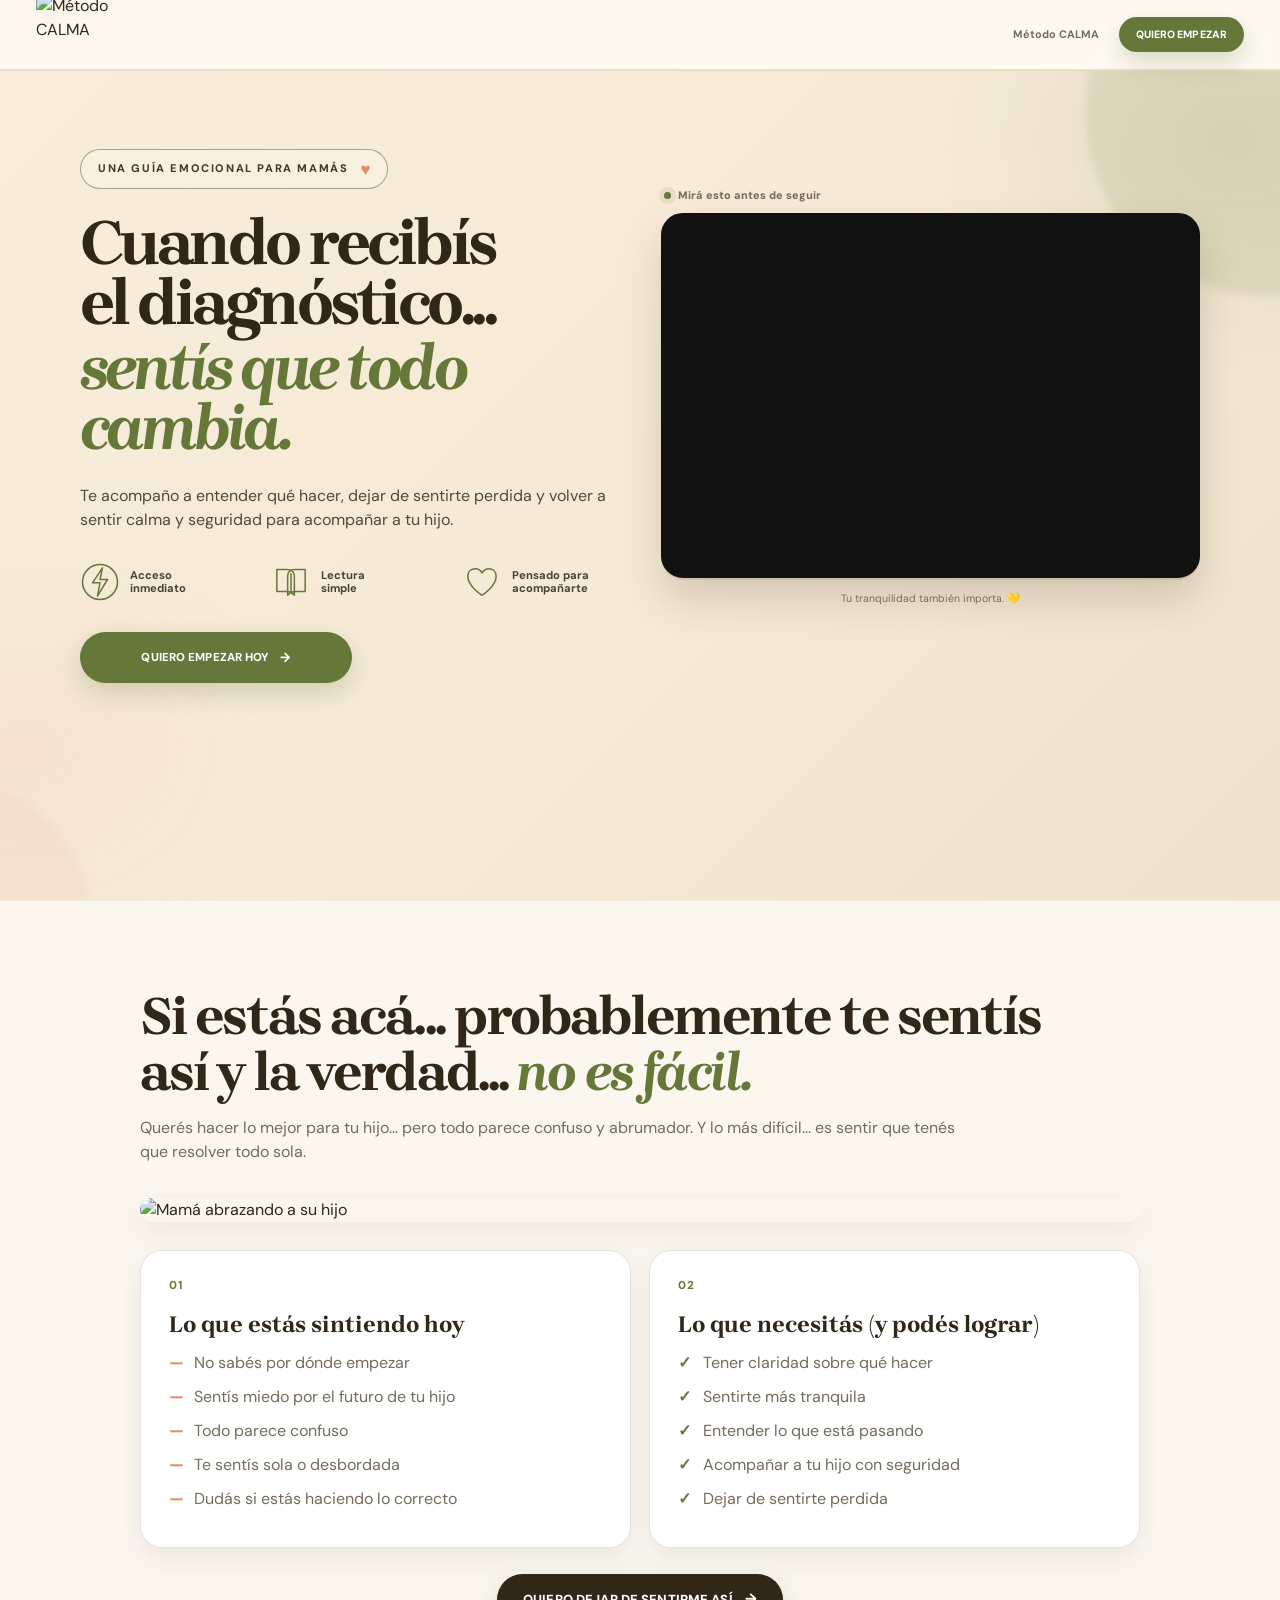
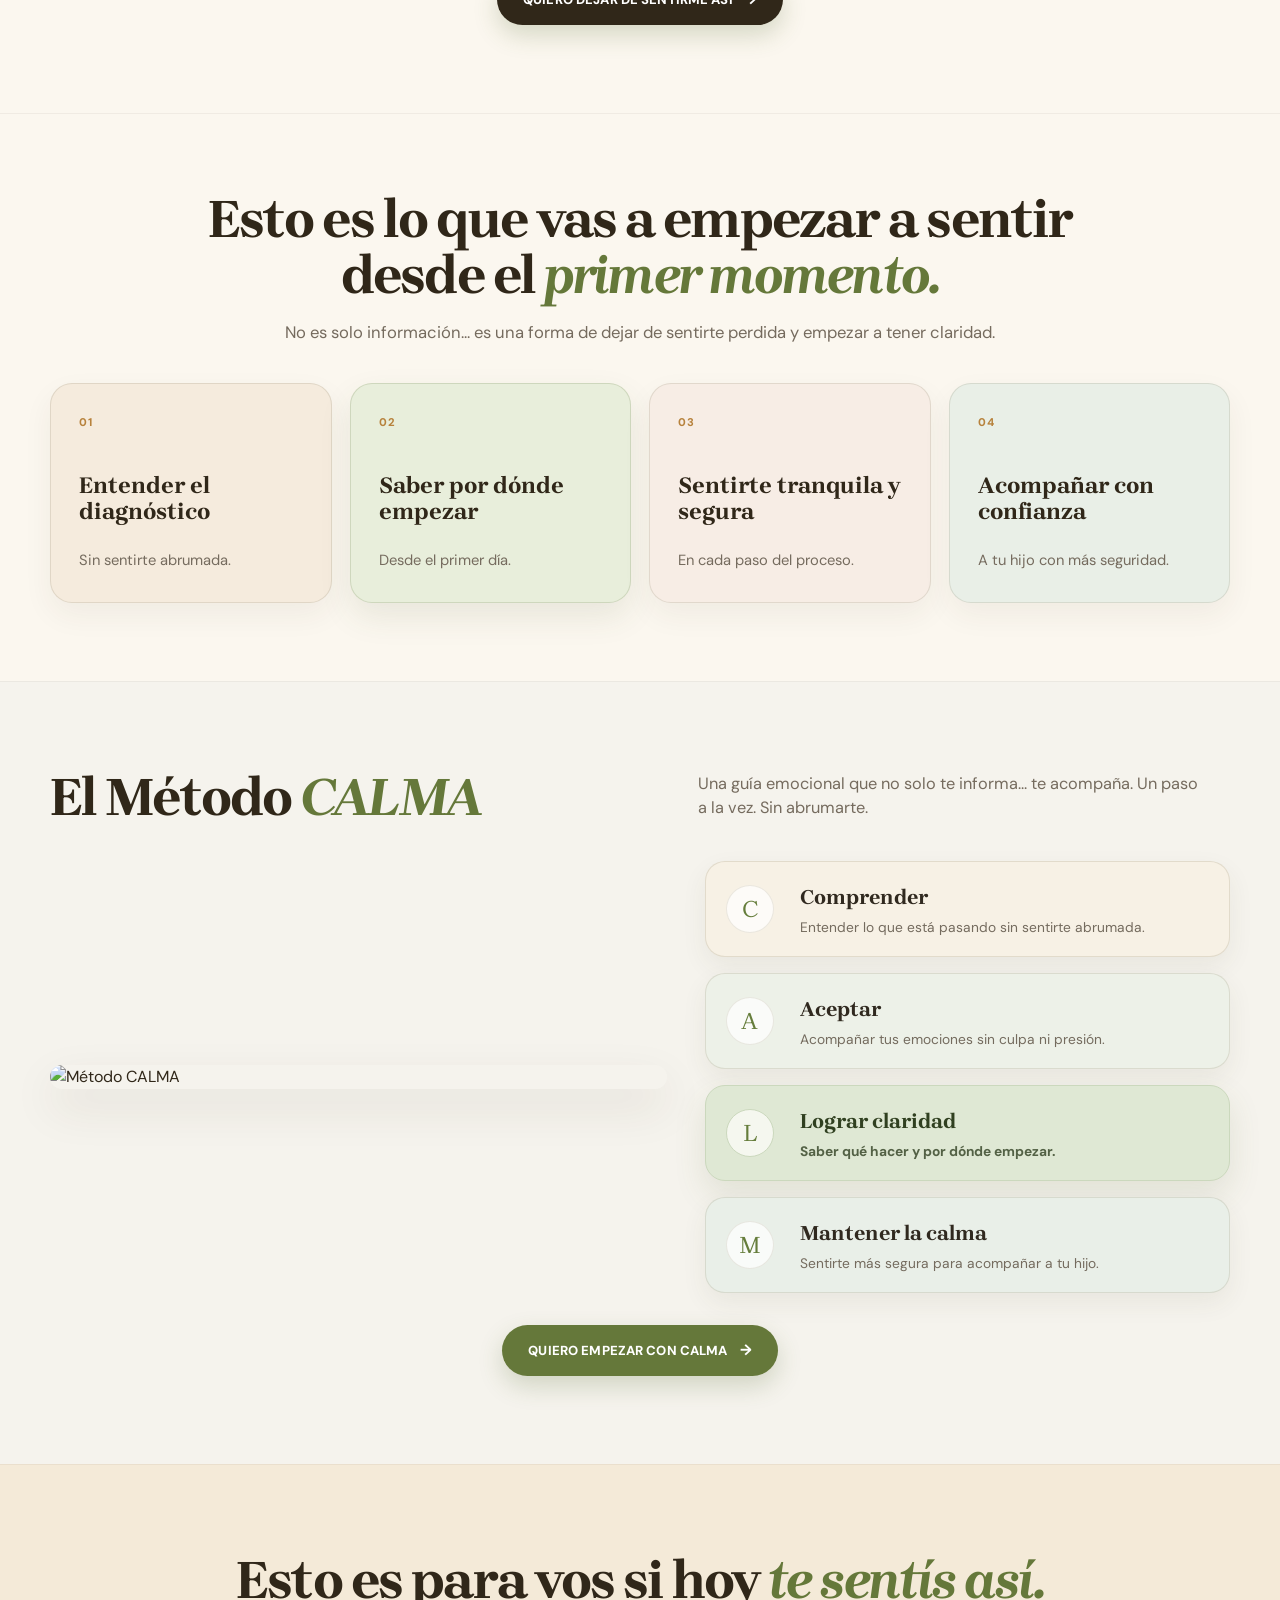
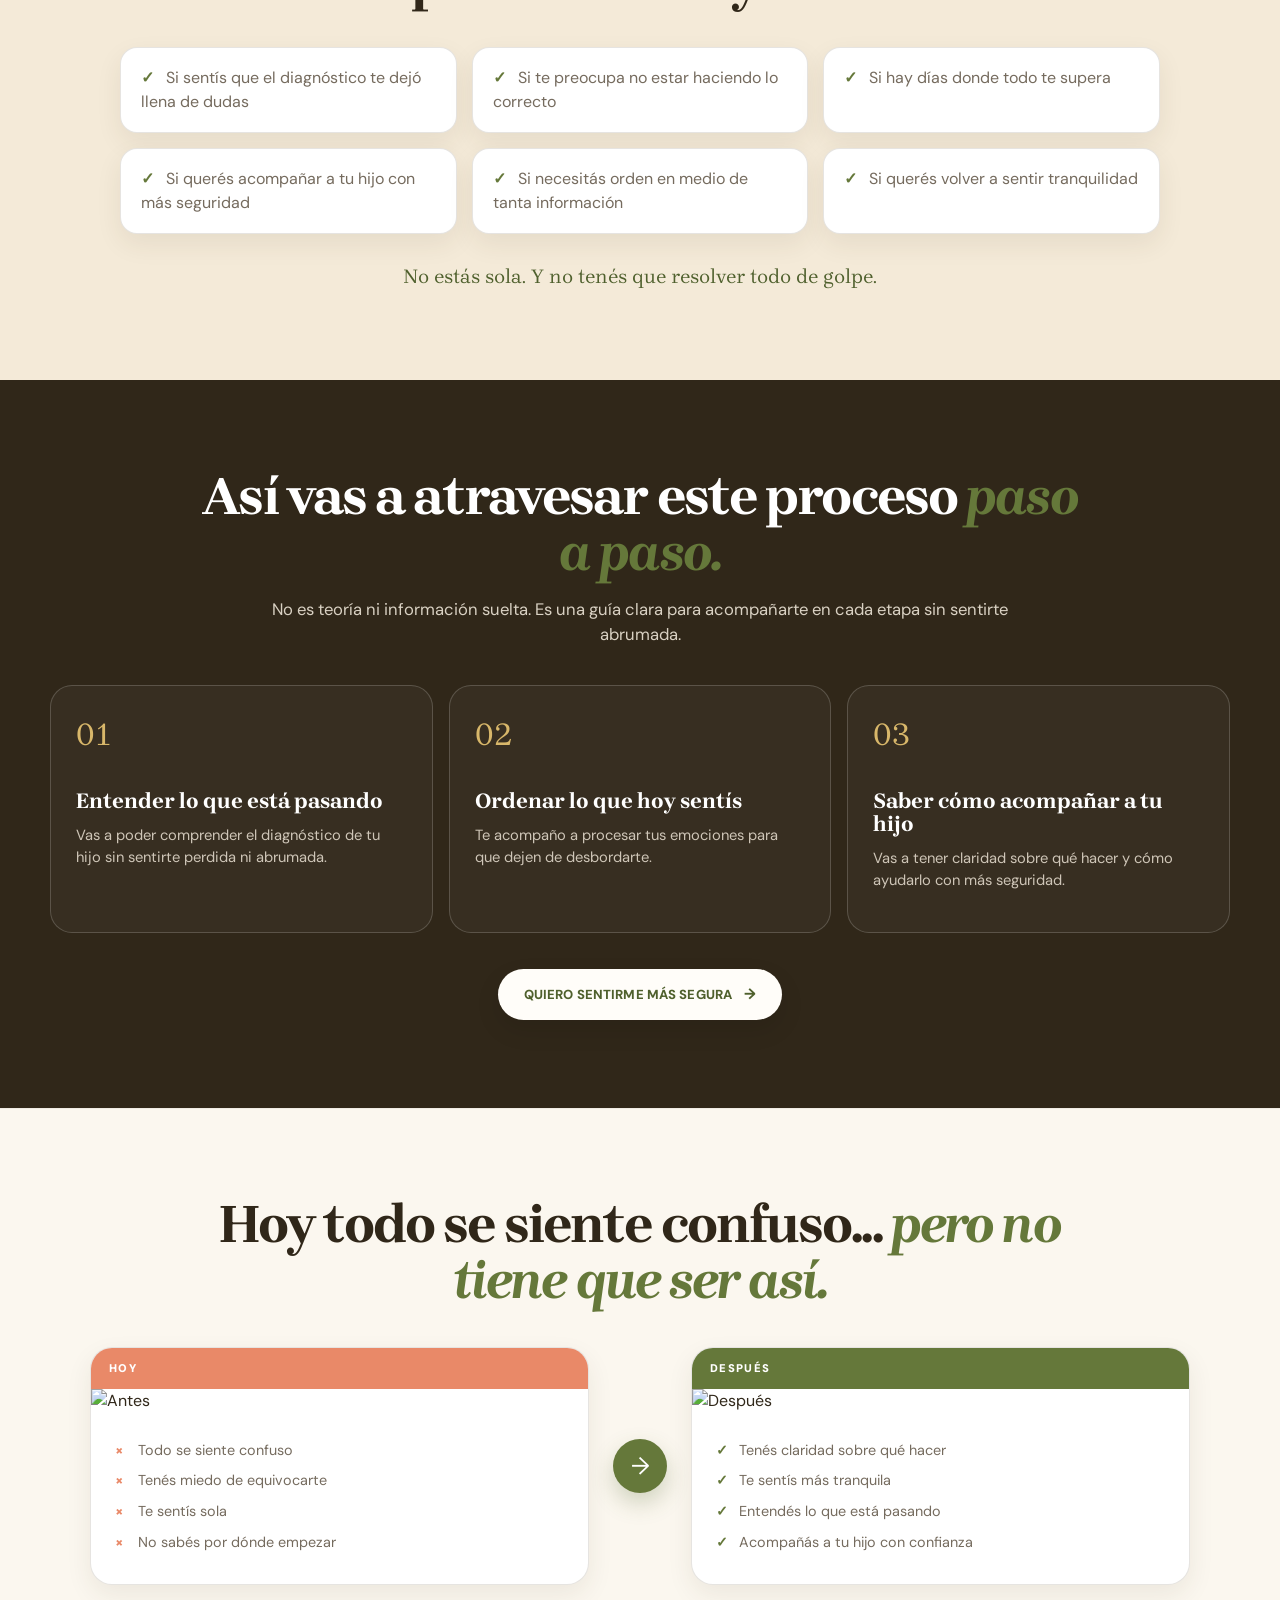
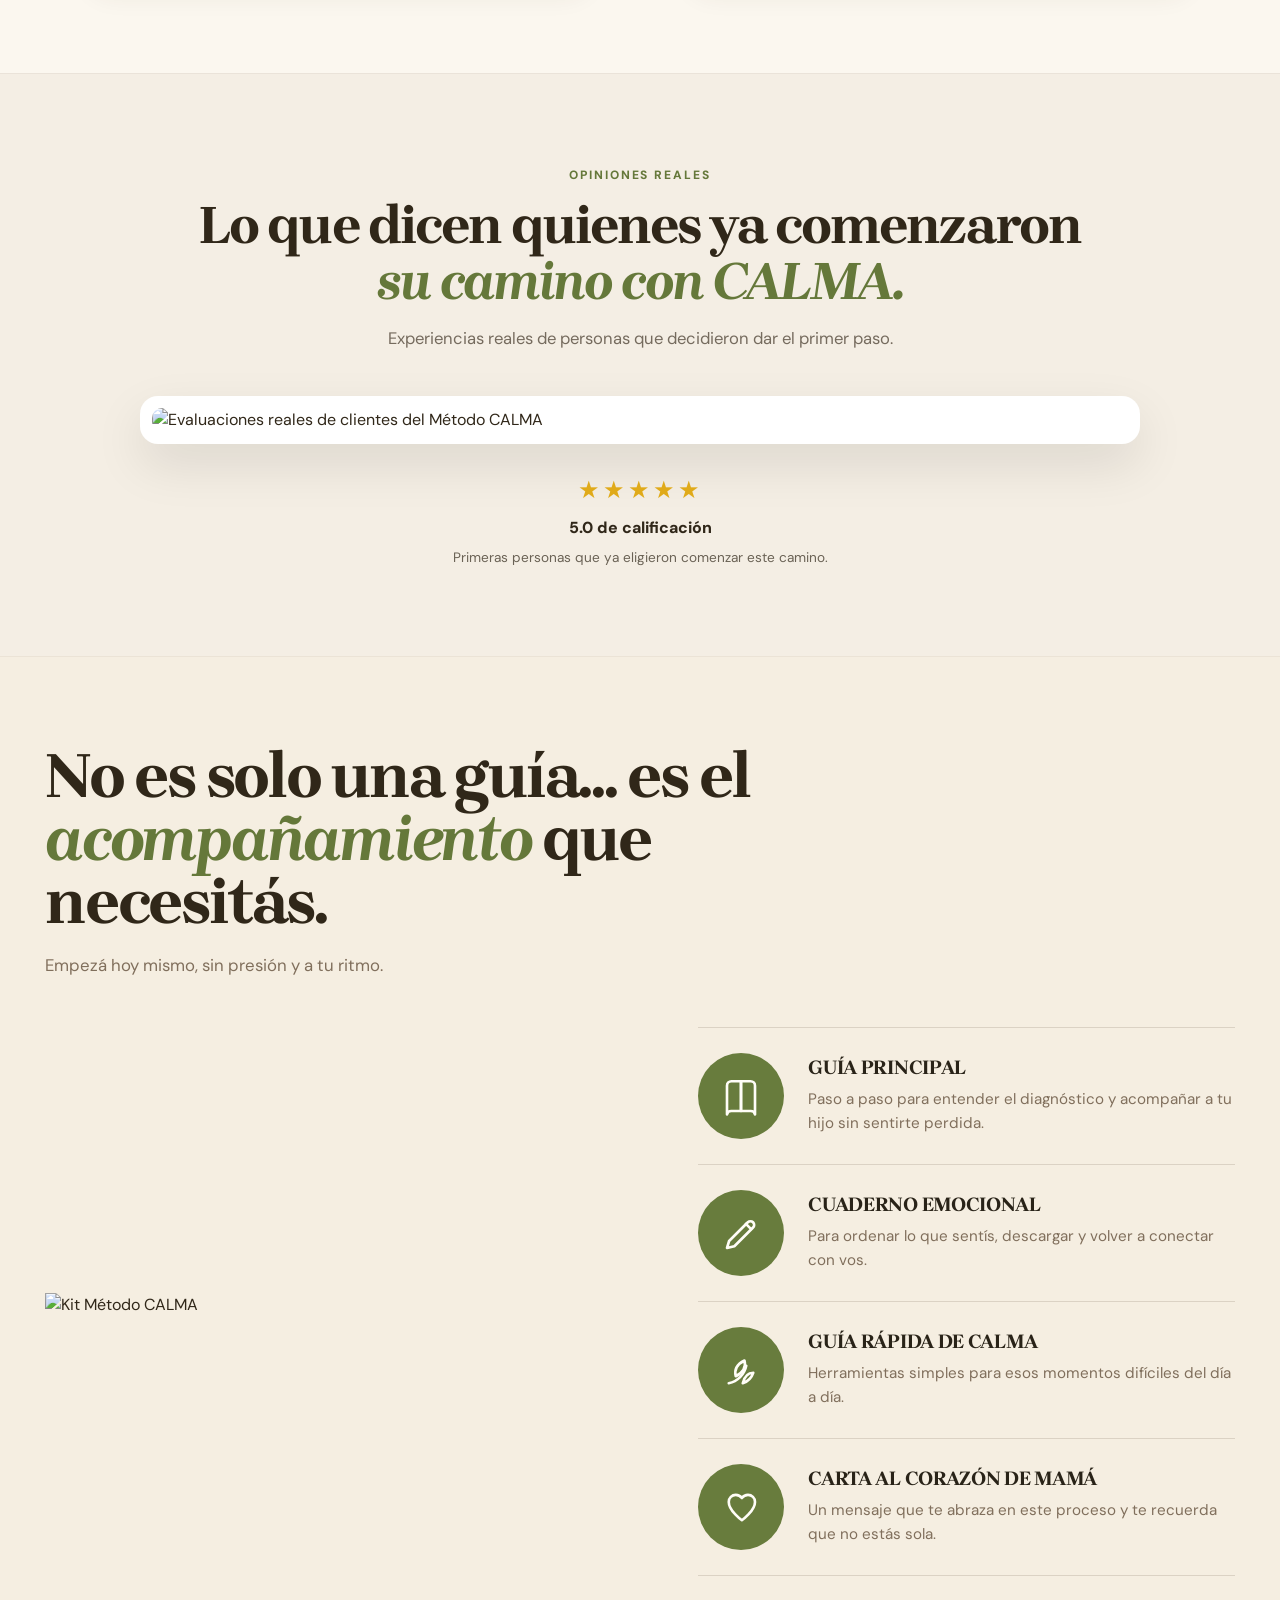
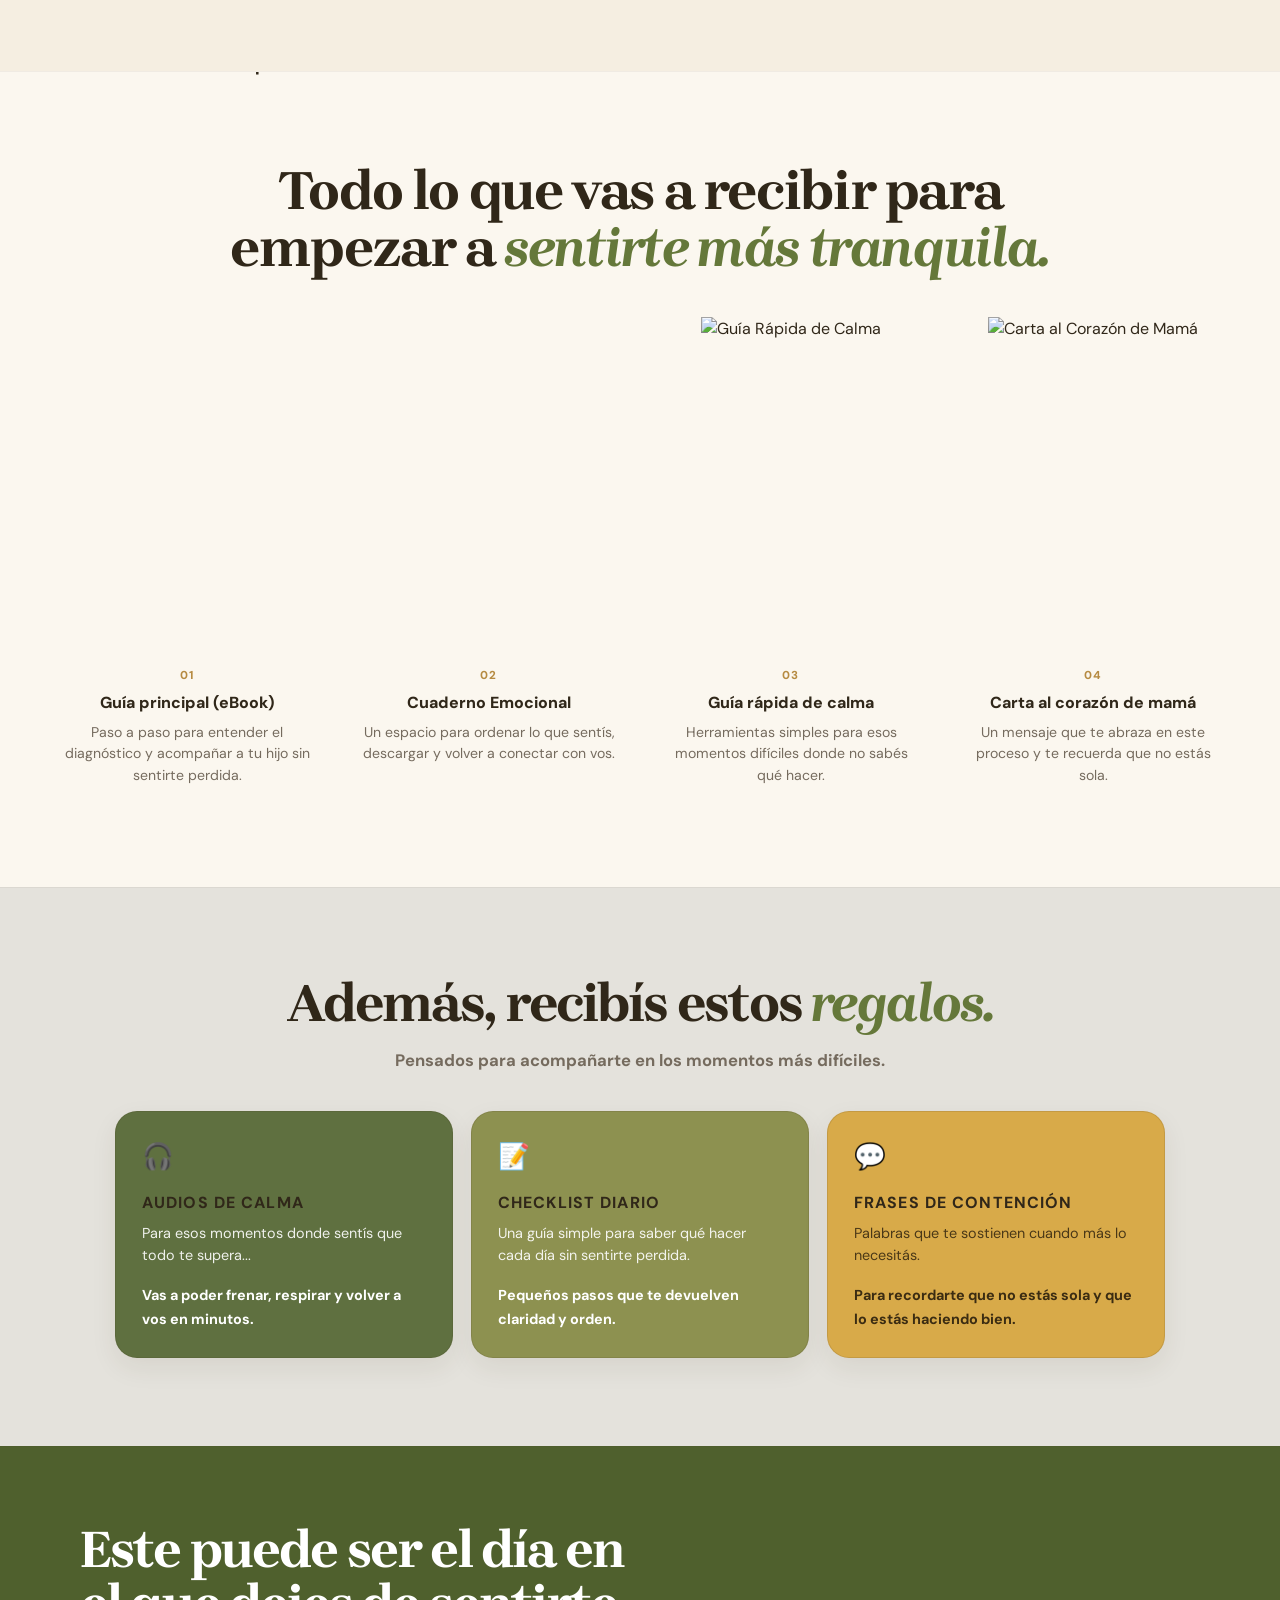
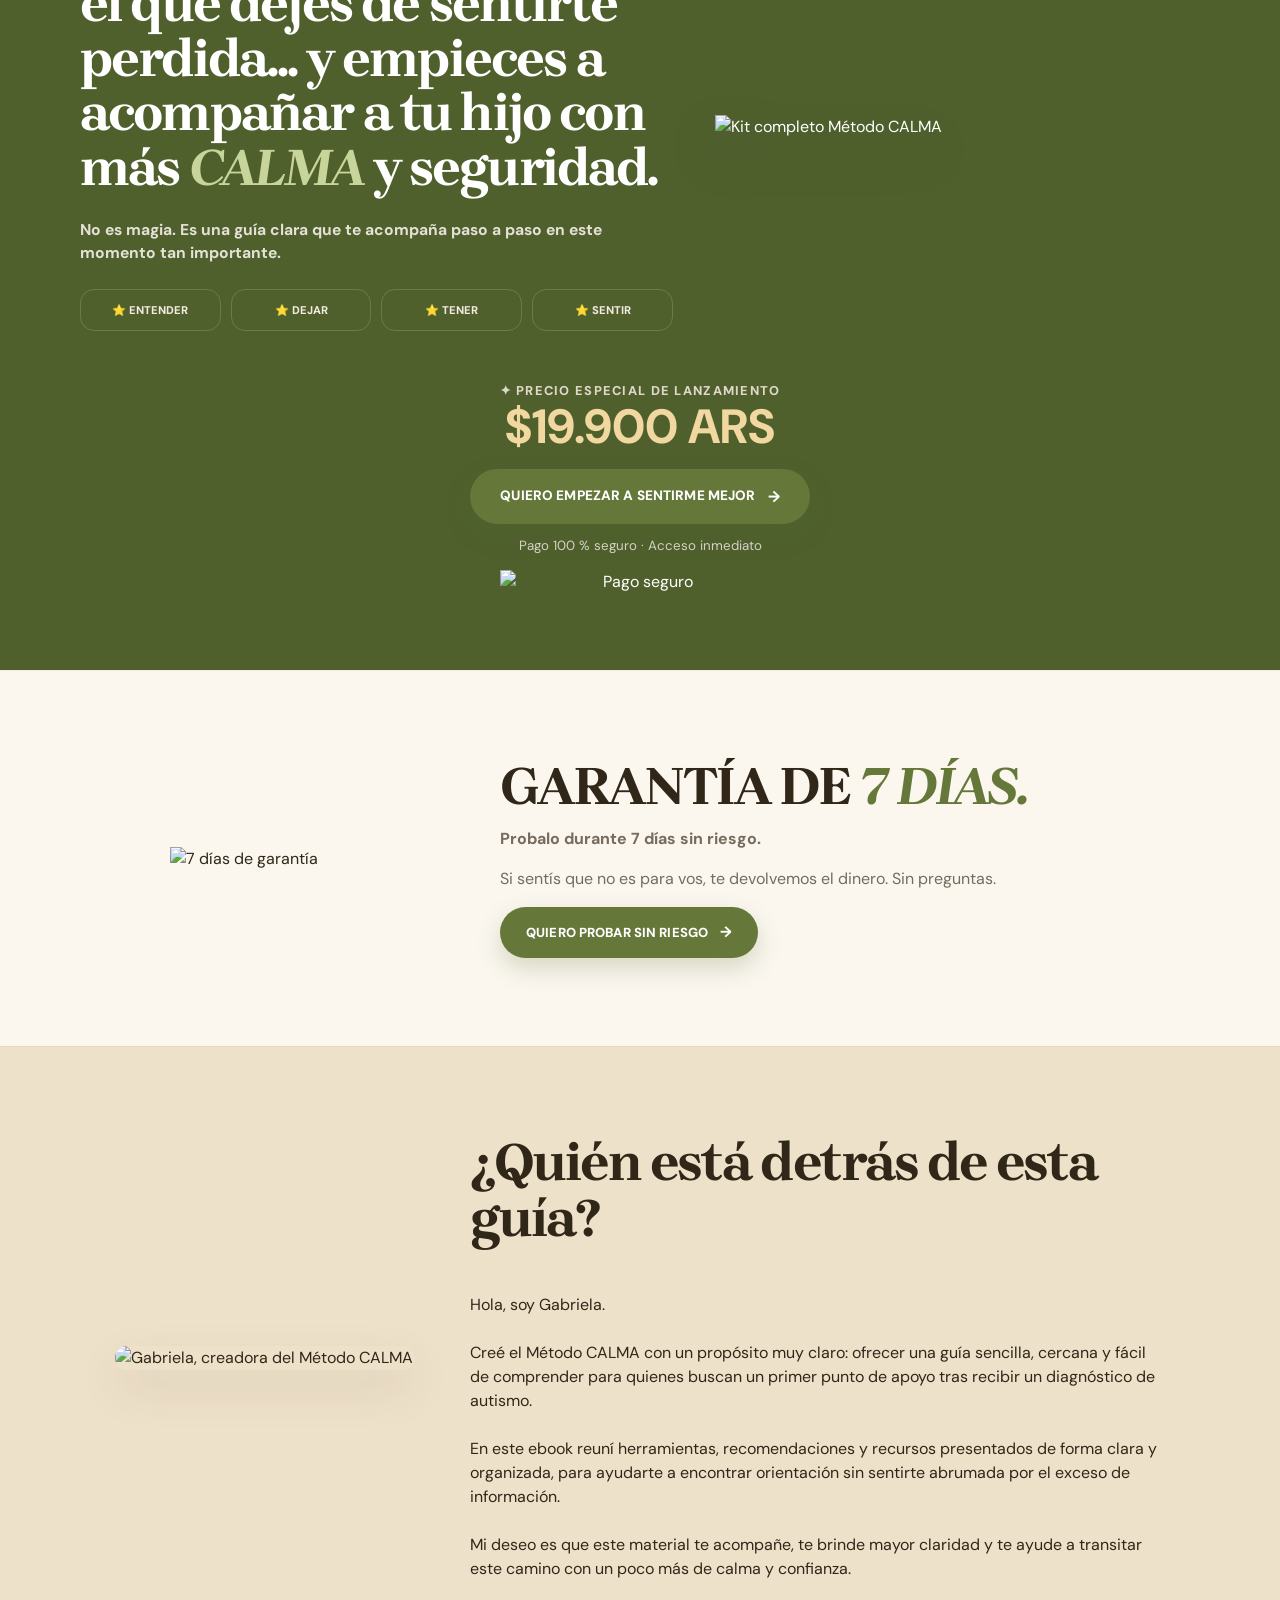
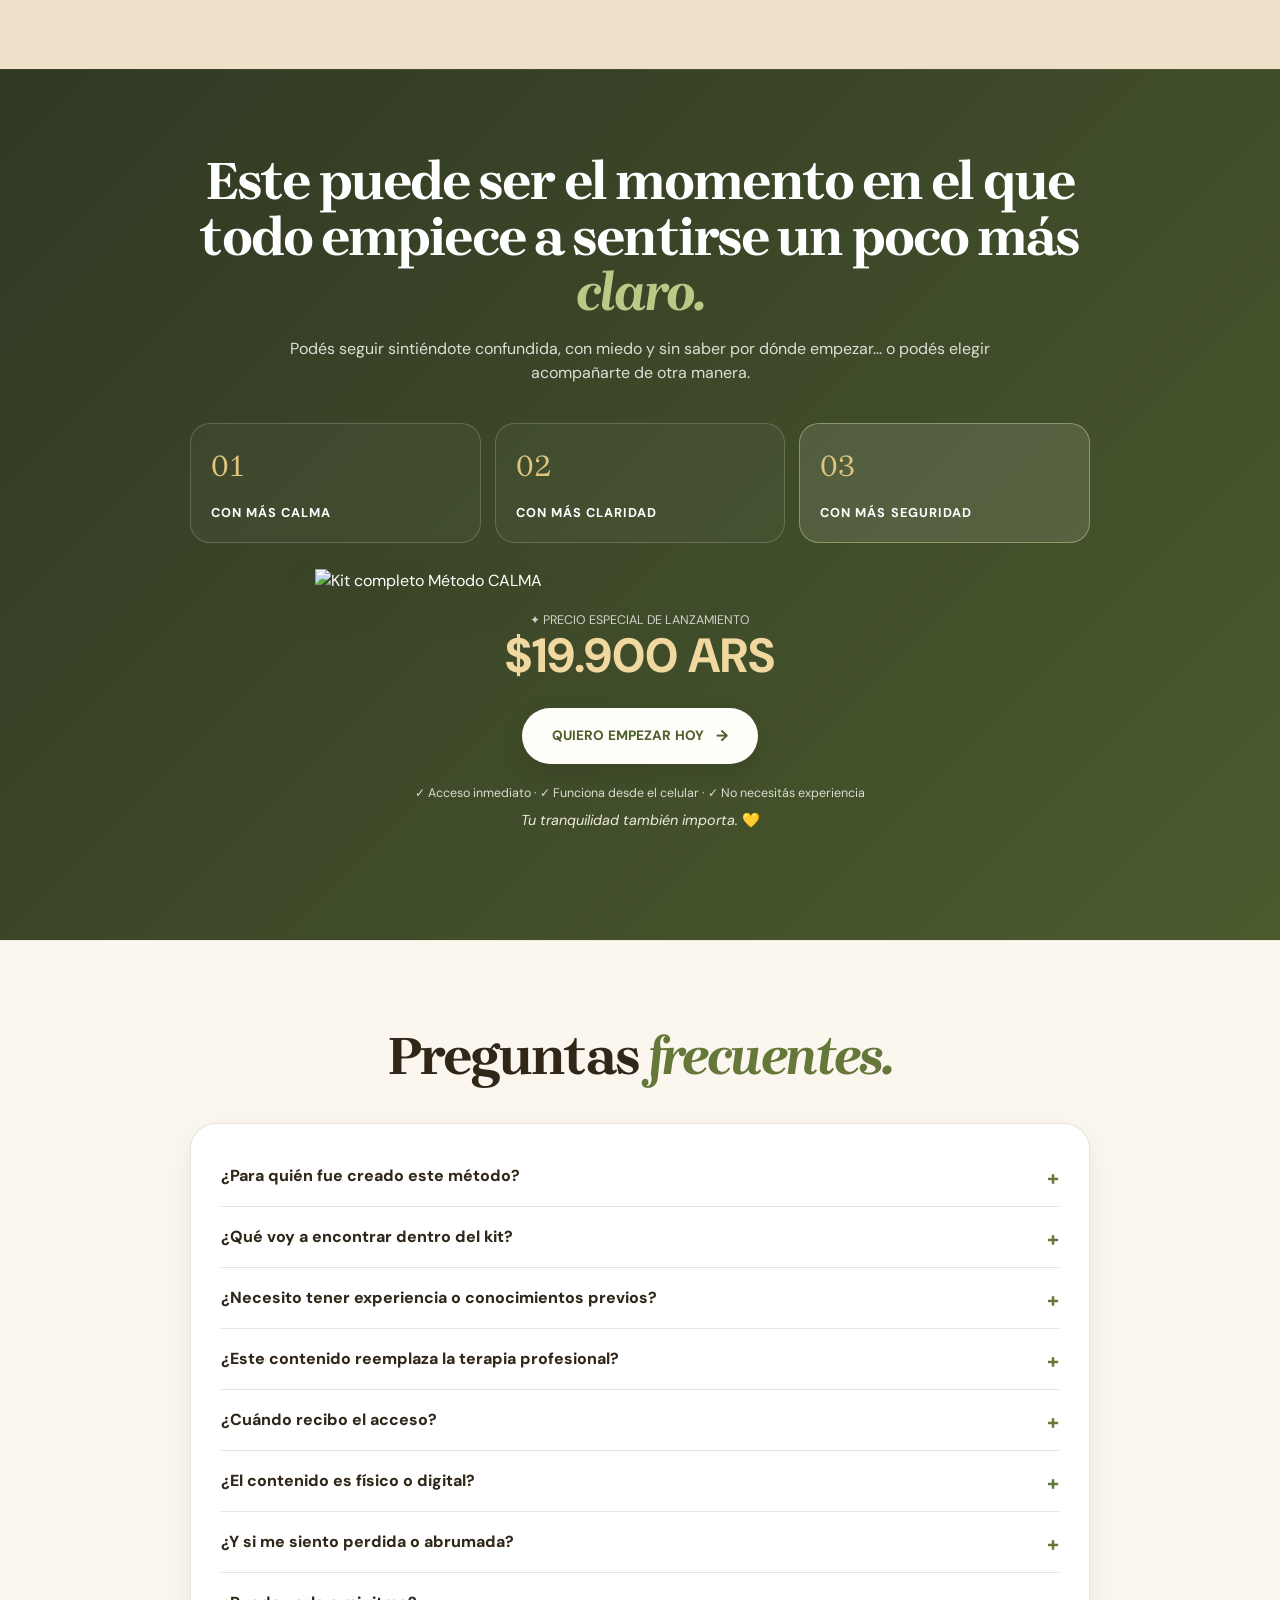
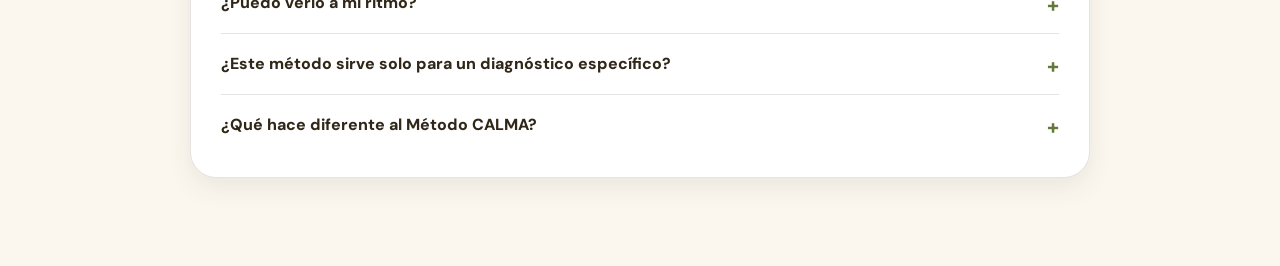
==== index.html @ 7794eeee "Add files via upload" ====
<!doctype html>
<html lang="es">
<head>
<meta charset="utf-8">
<meta name="viewport" content="width=device-width,initial-scale=1">
<title>Cuando recibís el diagnóstico... sentís que todo cambia</title>

<script>
try {
  if (localStorage.getItem('metodoCalmaCountry')) {
    document.documentElement.classList.add('market-saved');
  }
} catch (e) {}
</script>

<meta name="description" content="Una guía clara y emocional para ayudarte a entender qué hacer, acompañar a tu hijo y dejar de sentirte perdida.">
<link rel="preconnect" href="https://fonts.googleapis.com">
<link rel="preconnect" href="https://fonts.gstatic.com" crossorigin>
<link href="https://fonts.googleapis.com/css2?family=Brygada+1918:ital,wght@0,400;0,500;0,600;0,700;1,400&family=DM+Sans:wght@400;500;600;700;800&display=swap" rel="stylesheet">
<link rel="stylesheet" href="css/styles.css">
<meta name="facebook-domain-verification" content="cskvje4bgt85empkuwn9i5ybemoyxc" />
<meta name="color-scheme" content="light">
<meta name="supported-color-schemes" content="light">

<script>
!function(f,b,e,v,n,t,s)
{if(f.fbq)return;n=f.fbq=function(){n.callMethod?
n.callMethod.apply(n,arguments):n.queue.push(arguments)};
if(!f._fbq)f._fbq=n;
n.push=n;n.loaded=!0;n.version='2.0';n.queue=[];
t=b.createElement(e);t.async=!0;t.src=v;
s=b.getElementsByTagName(e)[0];s.parentNode.insertBefore(t,s)}
(window, document,'script','https://connect.facebook.net/en_US/fbevents.js');
fbq('init', '1498173521900198');
fbq('track', 'PageView');
</script>
<noscript>
<img height="1" width="1" style="display:none"
src="https://www.facebook.com/tr?id=1498173521900198&ev=PageView&noscript=1" alt="">
</noscript>

<script src="https://player.vimeo.com/api/player.js"></script>
</head>

<body>

<header class="topbar">
  <div class="shell bar-inner">
    <a href="#panel-01-portada" class="logo-link">
      <img src="assets/images/logo.png" alt="Método CALMA">
    </a>

    <div class="header-actions">
      <a class="header-market" href="#panel-01-portada">Método CALMA</a>

      <a class="btn btn-small checkout-link" href="#">
        QUIERO EMPEZAR
      </a>
    </div>
  </div>
</header>

<main>

<section id="panel-01-portada" class="panel hero-panel" data-panel="01" aria-label="Portada y video">
  <div class="hero-glow hero-glow-one"></div>
  <div class="hero-glow hero-glow-two"></div>

  <div class="hero-botanical hero-botanical-left" aria-hidden="true"></div>
  <div class="hero-botanical hero-botanical-right" aria-hidden="true"></div>

  <div class="shell hero-shell">
    <div class="hero-grid">
      <div class="hero-copy-block">
        <div class="hero-badge">UNA GUÍA EMOCIONAL PARA MAMÁS <span>♥</span></div>

        <h1>Cuando recibís<br>el diagnóstico... <em>sentís que todo cambia.</em></h1>

        <p class="hero-lead">
          Te acompaño a entender qué hacer, dejar de sentirte perdida
          y volver a sentir calma y seguridad para acompañar a tu hijo.
        </p>

        <div class="hero-features" aria-label="Beneficios">
          <div class="hero-feature">
            <span class="hero-feature-icon" aria-hidden="true">
              <svg viewBox="0 0 48 48">
                <circle cx="24" cy="24" r="21"></circle>
                <path d="M27 7 15 25h9l-3 16 12-20h-9z"></path>
              </svg>
            </span>
            <strong>Acceso<br>inmediato</strong>
          </div>

          <div class="hero-feature">
            <span class="hero-feature-icon" aria-hidden="true">
              <svg viewBox="0 0 48 48">
                <path d="M7 9h12c6 0 9 3 9 8v23c-2.5-3-5.5-4.5-9-4.5H7z"></path>
                <path d="M41 9H29c-6 0-9 3-9 8v23c2.5-3 5.5-4.5 9-4.5h12z"></path>
                <path d="M24 14v23"></path>
              </svg>
            </span>
            <strong>Lectura<br>simple</strong>
          </div>

          <div class="hero-feature">
            <span class="hero-feature-icon" aria-hidden="true">
              <svg viewBox="0 0 48 48">
                <path d="M24 40S7 29 7 17c0-5.5 3.8-9 9-9 3.7 0 6.4 2.1 8 5 1.6-2.9 4.3-5 8-5 5.2 0 9 3.5 9 9 0 12-17 23-17 23z"></path>
              </svg>
            </span>
            <strong>Pensado para<br>acompañarte</strong>
          </div>
        </div>

        <a class="btn btn-xl hero-main-cta" href="https://pay.hotmart.com/S105475830S?checkoutMode=10&amp;bid=1779497014909" target="_blank" rel="noopener">
          QUIERO EMPEZAR HOY <span>→</span>
        </a>
      </div>

      <div class="hero-video-column">
        <div class="video-label"><span class="pulse-dot"></span> Mirá esto antes de seguir</div>

        <div class="video-stage">
          <div class="video-wrap" id="calma-video-wrap">
            <iframe
            id="calma-vimeo"
            src="https://player.vimeo.com/video/1203959106?badge=0&autopause=0&player_id=0&app_id=58479&autoplay=1&muted=1&controls=1&playsinline=1"
            width="1920"
            height="1080"
            frameborder="0"
            allow="autoplay; fullscreen; picture-in-picture; clipboard-write; encrypted-media; web-share"
            referrerpolicy="strict-origin-when-cross-origin"
            title="Cuando recibís el diagnóstico... sentís que todo cambia">
          </iframe>
          </div>
        </div>

        <div class="hero-cta">
          <small>Tu tranquilidad también importa. 💛</small>
        </div>
      </div>
    </div>
  </div>

  <div class="hero-bottom-note">Deslizá para conocer el método <span>↓</span></div>
</section>

<section id="panel-02-situacion" class="panel situation-panel" data-panel="02" aria-label="Situación actual">
  <div class="shell section-shell">
    <div class="section-intro">
      <span class="section-number"></span>
      <div>
        <h2>Si estás acá... probablemente te sentís así y la verdad... <em>no es fácil.</em></h2>
        <p class="intro">Querés hacer lo mejor para tu hijo... pero todo parece confuso y abrumador. Y lo más difícil... es sentir que tenés que resolver todo sola.</p>
      </div>
    </div>
    <div class="feature-image"><img class="wide-photo" src="assets/images/image_Pippit_202606271815(1).png" alt="Mamá abrazando a su hijo"></div>
    <div class="split-cards">
      <article class="story-card story-negative">
        <div class="story-icon">01</div><h3>Lo que estás sintiendo hoy</h3>
        <ul><li>No sabés por dónde empezar</li><li>Sentís miedo por el futuro de tu hijo</li><li>Todo parece confuso</li><li>Te sentís sola o desbordada</li><li>Dudás si estás haciendo lo correcto</li></ul>
      </article>
      <article class="story-card story-positive">
        <div class="story-icon">02</div><h3>Lo que necesitás (y podés lograr)</h3>
        <ul><li>Tener claridad sobre qué hacer</li><li>Sentirte más tranquila</li><li>Entender lo que está pasando</li><li>Acompañar a tu hijo con seguridad</li><li>Dejar de sentirte perdida</li></ul>
      </article>
    </div>
    <a class="btn btn-dark" href="https://pay.hotmart.com/S105475830S?checkoutMode=10&bid=1779497014909" target="_blank" rel="noopener">QUIERO DEJAR DE SENTIRME ASÍ <span>→</span></a>
  </div>
</section>

<section id="panel-03-beneficios" class="panel benefits-panel" data-panel="03" aria-label="Beneficios inmediatos">
  <div class="shell section-shell">
    <div class="center-head">
      <h2>Esto es lo que vas a empezar a sentir desde el <em>primer momento.</em></h2>
      <p class="intro">No es solo información... es una forma de dejar de sentirte perdida y empezar a tener claridad.</p>
    </div>
    <div class="feelings-grid">
      <article class="benefit-card"><span class="benefit-index">01</span><h3>Entender el diagnóstico</h3><p>Sin sentirte abrumada.</p></article>
      <article class="benefit-card featured"><span class="benefit-index">02</span><h3>Saber por dónde empezar</h3><p>Desde el primer día.</p></article>
      <article class="benefit-card"><span class="benefit-index">03</span><h3>Sentirte tranquila y segura</h3><p>En cada paso del proceso.</p></article>
      <article class="benefit-card"><span class="benefit-index">04</span><h3>Acompañar con confianza</h3><p>A tu hijo con más seguridad.</p></article>
    </div>
  </div>
</section>

<section id="panel-04-metodo-calma" class="panel method-panel" data-panel="04" aria-label="Método CALMA">
  <div class="shell section-shell">
    <div class="method-heading">
      <div>
        <h2>El Método <em>CALMA</em></h2>
      </div>
      <p>Una guía emocional que no solo te informa... te acompaña. Un paso a la vez. Sin abrumarte.</p>
    </div>
    <div class="method-layout">
      <div class="method-visual"><img class="method-photo" src="assets/images/f8834f13-3ac8-489e-8813-bc1e7c52f89b(1).png" alt="Método CALMA"></div>
      <div class="calma-grid">
        <article class="calma-card"><span>C</span><div><strong>Comprender</strong><p>Entender lo que está pasando sin sentirte abrumada.</p></div></article>
        <article class="calma-card"><span>A</span><div><strong>Aceptar</strong><p>Acompañar tus emociones sin culpa ni presión.</p></div></article>
        <article class="calma-card featured"><span>L</span><div><strong>Lograr claridad</strong><p><b>Saber qué hacer y por dónde empezar.</b></p></div></article>
        <article class="calma-card"><span>M</span><div><strong>Mantener la calma</strong><p>Sentirte más segura para acompañar a tu hijo.</p></div></article>
      </div>
    </div>
    <div class="center-action"><a class="btn" href="https://pay.hotmart.com/S105475830S?checkoutMode=10&bid=1779497014909" target="_blank" rel="noopener">QUIERO EMPEZAR CON CALMA <span>→</span></a></div>
  </div>
</section>

<section id="panel-05-para-quien" class="panel audience-panel" data-panel="05" aria-label="Para quién es esta guía">
  <div class="shell section-shell narrow-content">
    <div class="center-head">
      <h2>Esto es para vos si hoy <em>te sentís así.</em></h2>
    </div>
    <div class="reasons-grid">
      <p><b>✓</b> Si sentís que el diagnóstico te dejó llena de dudas</p>
      <p><b>✓</b> Si te preocupa no estar haciendo lo correcto</p>
      <p><b>✓</b> Si hay días donde todo te supera</p>
      <p><b>✓</b> Si querés acompañar a tu hijo con más seguridad</p>
      <p><b>✓</b> Si necesitás orden en medio de tanta información</p>
      <p><b>✓</b> Si querés volver a sentir tranquilidad</p>
    </div>
    <p class="reassurance">No estás sola. Y no tenés que resolver todo de golpe.</p>
  </div>
</section>

<section id="panel-06-proceso" class="panel process-panel" data-panel="06" aria-label="Proceso paso a paso">
  <div class="shell section-shell">
    <div class="center-head light">
      <h2>Así vas a atravesar este proceso <em>paso a paso.</em></h2>
      <p class="intro">No es teoría ni información suelta. Es una guía clara para acompañarte en cada etapa sin sentirte abrumada.</p>
    </div>
    <div class="process-grid">
      <article><span>01</span><h3>Entender lo que está pasando</h3><p>Vas a poder comprender el diagnóstico de tu hijo sin sentirte perdida ni abrumada.</p></article>
      <article><span>02</span><h3>Ordenar lo que hoy sentís</h3><p>Te acompaño a procesar tus emociones para que dejen de desbordarte.</p></article>
      <article><span>03</span><h3>Saber cómo acompañar a tu hijo</h3><p>Vas a tener claridad sobre qué hacer y cómo ayudarlo con más seguridad.</p></article>
    </div>
    <div class="center-action"><a class="btn btn-light" href="https://pay.hotmart.com/S105475830S?checkoutMode=10&bid=1779497014909" target="_blank" rel="noopener">QUIERO SENTIRME MÁS SEGURA <span>→</span></a></div>
  </div>
</section>

<section id="panel-07-antes-despues" class="panel transformation-panel" data-panel="07" aria-label="Antes y después">
  <div class="shell section-shell">
    <div class="center-head">
      <h2>Hoy todo se siente confuso... <em>pero no tiene que ser así.</em></h2>
    </div>
    <div class="before-after">
      <article class="before-card">
        <div class="ba-label">HOY</div>
        <img src="assets/images/PAGINA WEB-DOWNSELL (1536 x 1024 px) (3).jpg" alt="Antes">
        <ul><li>Todo se siente confuso</li><li>Tenés miedo de equivocarte</li><li>Te sentís sola</li><li>No sabés por dónde empezar</li></ul>
      </article>
      <div class="ba-arrow">→</div>
      <article class="after-card">
        <div class="ba-label">DESPUÉS</div>
        <img src="assets/images/0537c935-81eb-4eed-925c-daee722ab3d7(1).png" alt="Después">
        <ul><li>Tenés claridad sobre qué hacer</li><li>Te sentís más tranquila</li><li>Entendés lo que está pasando</li><li>Acompañás a tu hijo con confianza</li></ul>
      </article>
    </div>
  </div>
</section>

<section id="panel-08-testimonios" class="panel testimonials-panel" data-panel="08" aria-label="Evaluaciones reales">

  <div class="shell section-shell">

    <div class="center-head">

      <span class="reviews-eyebrow">
        OPINIONES REALES
      </span>

      <h2>
        Lo que dicen quienes ya comenzaron
        <em>su camino con CALMA.</em>
      </h2>

      <p class="intro">
        Experiencias reales de personas que decidieron dar el primer paso.
      </p>

    </div>


    <div class="reviews-real-card">

      <img
        src="assets/images/evaluaciones-reales.jpg"
        alt="Evaluaciones reales de clientes del Método CALMA"
      >

    </div>


    <div class="reviews-bottom">

      <div class="reviews-stars">
        ★★★★★
      </div>

      <strong>
        5.0 de calificación
      </strong>

      <span>
        Primeras personas que ya eligieron comenzar este camino.
      </span>

    </div>

  </div>

</section>

<section id="panel-09-kit" class="panel kit-panel" data-panel="09" aria-label="Kit principal">

  <div class="shell section-shell">

    <div class="kit-heading">

      <h2>
        No es solo una guía... es el
        <em>acompañamiento</em>
        que necesitás.
      </h2>

      <p>
        Empezá hoy mismo, sin presión y a tu ritmo.
      </p>
    </div>


    <div class="kit-showcase">

      <!-- IMAGEN DEL KIT -->
      <div class="kit-image-box">
        <img
          class="kit-photo"
          src="assets/images/kitcarta.png"
          alt="Kit Método CALMA"
        >
      </div>


      <!-- CONTENIDO DEL KIT -->
      <div class="kit-includes">

        <div class="kit-item">
          <span class="kit-icon">
            <svg viewBox="0 0 24 24" aria-hidden="true">
              <path d="M4 5.5A2.5 2.5 0 0 1 6.5 3H12v17H6.5A2.5 2.5 0 0 0 4 22V5.5Z"/>
              <path d="M20 5.5A2.5 2.5 0 0 0 17.5 3H12v17h5.5A2.5 2.5 0 0 1 20 22V5.5Z"/>
            </svg>
          </span>

          <div>
            <h3>GUÍA PRINCIPAL</h3>
            <p>
              Paso a paso para entender el diagnóstico
              y acompañar a tu hijo sin sentirte perdida.
            </p>
          </div>
        </div>


        <div class="kit-item">
          <span class="kit-icon">
            <svg viewBox="0 0 24 24" aria-hidden="true">
              <path d="M4 20l4.2-1 10.7-10.7a2.1 2.1 0 0 0-3-3L5.2 16 4 20Z"/>
              <path d="M14.8 6.2l3 3"/>
            </svg>
          </span>

          <div>
            <h3>CUADERNO EMOCIONAL</h3>
            <p>
              Para ordenar lo que sentís,
              descargar y volver a conectar con vos.
            </p>
          </div>
        </div>


        <div class="kit-item">
          <span class="kit-icon">
            <svg viewBox="0 0 24 24" aria-hidden="true">
              <path d="M5 19c5-1 9-5 10-10"/>
              <path d="M9 15c-1-4 1-7 5-9 1 4-1 7-5 9Z"/>
              <path d="M13 19c3-1 5-3 6-6-3 0-5 2-6 6Z"/>
            </svg>
          </span>

          <div>
            <h3>GUÍA RÁPIDA DE CALMA</h3>
            <p>
              Herramientas simples para esos momentos
              difíciles del día a día.
            </p>
          </div>
        </div>


        <div class="kit-item">
          <span class="kit-icon">
            <svg viewBox="0 0 24 24" aria-hidden="true">
              <path d="M20 8.5c0-2.2-1.8-4-4-4-1.4 0-2.7.7-3.5 1.8C11.7 5.2 10.4 4.5 9 4.5c-2.2 0-4 1.8-4 4 0 5.1 7.5 10.5 7.5 10.5S20 13.6 20 8.5Z"/>
            </svg>
          </span>

          <div>
            <h3>CARTA AL CORAZÓN DE MAMÁ</h3>
            <p>
              Un mensaje que te abraza en este proceso
              y te recuerda que no estás sola.
            </p>
          </div>
        </div>

      </div>

    </div>

  </div>

</section>

<section id="panel-10-contenido" class="panel products-panel" data-panel="10" aria-label="Contenido del kit">
  <div class="shell section-shell">
    <div class="center-head">
      <h2>Todo lo que vas a recibir para empezar a <em>sentirte más tranquila.</em></h2>
    </div>
    <div class="products-grid">
      <article class="product-card"><div class="product-visual"><img src="assets/images/producto-1.png" alt="Guía Principal"></div><span>01</span><h3>Guía principal (eBook)</h3><p>Paso a paso para entender el diagnóstico y acompañar a tu hijo sin sentirte perdida.</p></article>
      <article class="product-card"><div class="product-visual"><img src="assets/images/producto-2.png" alt="Cuaderno Emocional"></div><span>02</span><h3>Cuaderno Emocional</h3><p>Un espacio para ordenar lo que sentís, descargar y volver a conectar con vos.</p></article>
      <article class="product-card"><div class="product-visual"><img src="assets/images/producto-3.png" alt="Guía Rápida de Calma"></div><span>03</span><h3>Guía rápida de calma</h3><p>Herramientas simples para esos momentos difíciles donde no sabés qué hacer.</p></article>
      <article class="product-card"><div class="product-visual"><img src="assets/images/producto-4.png" alt="Carta al Corazón de Mamá"></div><span>04</span><h3>Carta al corazón de mamá</h3><p>Un mensaje que te abraza en este proceso y te recuerda que no estás sola.</p></article>
    </div>
  </div>
</section>

<section id="panel-11-regalos" class="panel gifts-panel" data-panel="11" aria-label="Regalos adicionales">
  <div class="shell section-shell">
    <div class="center-head">
      <h2>Además, recibís estos <em>regalos.</em></h2>
      <p class="intro"><strong>Pensados para acompañarte en los momentos más difíciles.</strong></p>
    </div>
    <div class="gifts-grid">
      <article><span>🎧</span><h3>AUDIOS DE CALMA</h3><p>Para esos momentos donde sentís que todo te supera...</p><strong>Vas a poder frenar, respirar y volver a vos en minutos.</strong></article>
      <article><span>📝</span><h3>CHECKLIST DIARIO</h3><p>Una guía simple para saber qué hacer cada día sin sentirte perdida.</p><strong>Pequeños pasos que te devuelven claridad y orden.</strong></article>
      <article><span>💬</span><h3>FRASES DE CONTENCIÓN</h3><p>Palabras que te sostienen cuando más lo necesitás.</p><strong>Para recordarte que no estás sola y que lo estás haciendo bien.</strong></article>
    </div>
  </div>
</section>

<section id="panel-12-oferta" class="panel offer-panel" data-panel="12" aria-label="Oferta principal">
  <div class="shell section-shell">
    <div class="offer-card">
      <div class="offer-copy">
        <h2>Este puede ser el día en el que dejes de sentirte perdida... y empieces a acompañar a tu hijo con más <em>CALMA</em> y seguridad.</h2>
        <p class="offer-sub"><strong>No es magia. Es una guía clara que te acompaña paso a paso en este momento tan importante.</strong></p>
        <div class="benefit-strip"><span>⭐ ENTENDER</span><span>⭐ DEJAR</span><span>⭐ TENER</span><span>⭐ SENTIR</span></div>
      </div>
      <div class="offer-product"><img src="assets/images/libroskit-transparente.png" alt="Kit completo Método CALMA"></div>
      <div class="price-box">
        <p class="launch-price-label"> ✦ PRECIO ESPECIAL DE LANZAMIENTO </p> <div class="today-price"> <strong>$19.900 ARS</strong> </div>
        <a class="btn btn-xl" href="https://pay.hotmart.com/S105475830S?checkoutMode=10&bid=1779497014909" target="_blank" rel="noopener">QUIERO EMPEZAR A SENTIRME MEJOR <span>→</span></a>
        <small>Pago 100 % seguro · Acceso inmediato</small>
        <img class="payment" src="assets/images/88888(1).png" alt="Pago seguro">
      </div>
    </div>
  </div>
</section>

<section id="panel-13-garantia" class="panel guarantee-panel" data-panel="13" aria-label="Garantía de siete días">
  <div class="shell section-shell guarantee-layout">
    <div class="guarantee-mark"><img src="assets/images/garantia-7-dias.png" alt="7 días de garantía"></div>
    <div>
      <h2>GARANTÍA DE <em>7 DÍAS.</em></h2>
      <p><strong>Probalo durante 7 días sin riesgo.</strong></p>
      <p>Si sentís que no es para vos, te devolvemos el dinero. Sin preguntas.</p>
      <a class="btn" href="https://pay.hotmart.com/S105475830S?checkoutMode=10&bid=1779497014909" target="_blank" rel="noopener">QUIERO PROBAR SIN RIESGO <span>→</span></a>
    </div>
  </div>
</section>

<section id="panel-14-autora" class="panel about-panel" data-panel="14" aria-label="Quién está detrás de esta guía">
  <div class="shell about-layout">
    <figure class="about-portrait"><img src="assets/images/gabriela.png" alt="Gabriela, creadora del Método CALMA"></figure>
    <div class="about-copy">
      <h2>¿Quién está detrás de esta guía?</h2>
      <br>Hola, soy Gabriela.</br>
      <br>Creé el Método CALMA con un propósito muy claro: ofrecer una guía sencilla, cercana y fácil de comprender para quienes buscan un primer punto de apoyo tras recibir un diagnóstico de autismo.</br>
      <br>En este ebook reuní herramientas, recomendaciones y recursos presentados de forma clara y organizada, para ayudarte a encontrar orientación sin sentirte abrumada por el exceso de información.</br>
      <br>Mi deseo es que este material te acompañe, te brinde mayor claridad y te ayude a transitar este camino con un poco más de calma y confianza.</br>
    </div>
  </div>
</section>

<section id="panel-15-cierre" class="panel final-panel" data-panel="15" aria-label="Cierre y compra">
  <div class="shell section-shell final-shell">
    <div class="center-head light">
      <h2>Este puede ser el momento en el que todo empiece a sentirse un poco más <em>claro.</em></h2>
      <p class="final-offer-lead">Podés seguir sintiéndote confundida, con miedo y sin saber por dónde empezar... o podés elegir acompañarte de otra manera.</p>
    </div>
    <div class="final-choice-grid">
      <article><span>01</span><strong>CON MÁS CALMA</strong></article>
      <article><span>02</span><strong>CON MÁS CLARIDAD</strong></article>
      <article class="choice-accent"><span>03</span><strong>CON MÁS SEGURIDAD</strong></article>
    </div>
    <div class="final-kit-frame"><img src="assets/images/libroskit-transparente.png" alt="Kit completo Método CALMA"></div>
    <div class="final-price">

      <p class="launch-price-label">
        ✦ PRECIO ESPECIAL DE LANZAMIENTO
      </p>

      <div class="today-price">
       <strong>$19.900 ARS</strong>
      </div>
  
    </div>
    <a class="btn btn-xl btn-light" href="https://pay.hotmart.com/S105475830S?checkoutMode=10&bid=1779497014909" target="_blank" rel="noopener">QUIERO EMPEZAR HOY <span>→</span></a>
    <p class="final-trust-line">✓ Acceso inmediato · ✓ Funciona desde el celular · ✓ No necesitás experiencia</p>
    <p class="final-peace"><em>Tu tranquilidad también importa.</em> 💛</p>
  </div>
</section>

<section id="panel-16-faq" class="panel faq-panel" data-panel="16" aria-label="Preguntas frecuentes">
  <div class="shell section-shell narrow-content">
    <div class="center-head">
      <h2>Preguntas <em>frecuentes.</em></h2>
    </div>
    <div class="faq-card">
      <details><summary>¿Para quién fue creado este método?</summary><p>Fue creado para mamás y familias que están atravesando el impacto emocional de recibir un diagnóstico y necesitan acompañamiento, claridad y calma.</p></details>
      <details><summary>¿Qué voy a encontrar dentro del kit?</summary><p>Encontrarás herramientas emocionales, recursos prácticos y contenido pensado para acompañarte en esta nueva etapa.</p></details>
      <details><summary>¿Necesito tener experiencia o conocimientos previos?</summary><p>No. Todo está explicado de manera simple, cálida y fácil de aplicar.</p></details>
      <details><summary>¿Este contenido reemplaza la terapia profesional?</summary><p>No. Es un complemento de apoyo emocional y acompañamiento para transitar el proceso con más calma.</p></details>
      <details><summary>¿Cuándo recibo el acceso?</summary><p>El acceso al material es inmediato luego de completar la compra.</p></details>
      <details><summary>¿El contenido es físico o digital?</summary><p>Es un producto 100 % digital para que puedas acceder desde cualquier lugar.</p></details>
      <details><summary>¿Y si me siento perdida o abrumada?</summary><p>Este método fue pensado justamente para esos momentos. No estás sola en este proceso.</p></details>
      <details><summary>¿Puedo verlo a mi ritmo?</summary><p>Sí. Podés acceder al contenido cuando quieras y avanzar a tu ritmo.</p></details>
      <details><summary>¿Este método sirve solo para un diagnóstico específico?</summary><p>No. Está pensado para acompañar emocionalmente a familias atravesando distintos procesos y diagnósticos.</p></details>
      <details><summary>¿Qué hace diferente al Método CALMA?</summary><p>Su enfoque humano, emocional y real. No busca exigirte más, sino ayudarte a sentirte acompañada y comprendida.</p></details>
    </div>
  </div>
</section>

</main>

<!-- MODAL DE COMPRA -->
<div id="checkout-modal" class="checkout-overlay" aria-hidden="true">

  <div class="checkout-modal-box">

    <button
      id="checkout-modal-close"
      class="checkout-modal-close"
      type="button"
      aria-label="Cerrar">
      ×
    </button>

    <div class="checkout-modal-icon">♡</div>

    <h2>¿Desde dónde realizás tu compra?</h2>

    <p>
      Elegí la opción correspondiente para continuar
      de forma segura con tu compra.
    </p>

    <a
      class="checkout-option checkout-option-ar"
      href="https://metodo-calma-argentina.impultienda.ar/checkout/metodo-calma-embudo-principal"
      target="_blank"
      rel="noopener">

      <span class="checkout-option-flag">🇦🇷</span>

      <span>
        <strong>Soy de Argentina</strong>
        <small>Comprar en pesos argentinos</small>
      </span>

      <b>→</b>

    </a>


    <a
      class="checkout-option checkout-option-world"
      href="https://pay.hotmart.com/S105475830S?checkoutMode=10&bid=1779497014909"
      target="_blank"
      rel="noopener">

      <span class="checkout-option-flag">🌎</span>

      <span>
        <strong>Estoy fuera de Argentina</strong>
        <small>Comprar desde mi país</small>
      </span>

      <b>→</b>

    </a>

  </div>

</div>

<script src="js/main.js"></script>
</body>
</html>
---- css/styles.css ----
:root{
  --cream:#f4ead8;
  --cream-soft:#fbf7ef;
  --cream-2:#eee1cc;
  --olive:#65783a;
  --olive-dark:#4f602d;
  --olive-soft:#89995f;
  --brown:#302719;
  --muted:#756b5e;
  --peach:#e98968;
  --gold:#d4a548;
  --white:#fffdf9;
  --line:rgba(62,48,27,.13);
  --shadow:0 18px 45px rgba(65,50,27,.10);
  --shadow-soft:0 10px 26px rgba(65,50,27,.08);
  --radius:24px;
}

*{box-sizing:border-box}
html{scroll-behavior:smooth}
body{margin:0;color:var(--brown);background:var(--cream);font-family:"DM Sans",sans-serif;line-height:1.5;font-size:16px}
body.region-locked{overflow:hidden}
a{text-decoration:none;color:inherit}
button,select{font:inherit}
img{display:block;max-width:100%}
.shell{width:min(1180px,calc(100% - 48px));margin:0 auto}
.section-shell{position:relative}
.narrow-content{max-width:1040px}
.center{text-align:center}
.panel{position:relative;overflow:hidden;padding:88px 0;border-top:1px solid rgba(62,48,27,.055)}
.panel>.shell{position:relative;z-index:1}

/* =========================
   TIPOGRAFÍA / ELEMENTOS
   ========================= */
h1,h2,h3{font-family:"Brygada 1918",serif;color:var(--brown)}
h1,h2{letter-spacing:-.035em}
h1{font-size:clamp(3rem,5.4vw,5.25rem);line-height:.98;margin:0 0 24px}
h2{font-size:clamp(2.45rem,4.2vw,4rem);line-height:1.04;margin:0 0 22px}
h3{line-height:1.08}
h1 em,h2 em{font-style:italic;color:var(--olive)}
p{margin:0 0 16px}
.kicker{font-family:"DM Sans",sans-serif;font-size:.72rem;font-weight:800;letter-spacing:.16em;text-transform:uppercase;color:var(--olive);margin:0 0 12px}
.intro{max-width:780px;margin:0 auto;color:var(--muted);font-size:1.04rem}

.btn{display:inline-flex;align-items:center;justify-content:center;gap:12px;border:0;background:var(--olive);color:#fff;padding:14px 26px;border-radius:999px;font-family:"DM Sans",sans-serif;font-weight:800;font-size:.82rem;letter-spacing:.01em;box-shadow:0 10px 25px rgba(84,103,47,.22);transition:transform .2s ease,box-shadow .2s ease,background .2s ease}
.btn:hover{transform:translateY(-2px);background:var(--olive-dark);box-shadow:0 14px 30px rgba(84,103,47,.28)}
.btn span{font-size:1.15em}
.btn-small{margin:0;padding:12px 20px;font-size:.73rem}
.btn-xl{padding:16px 30px;font-size:.85rem}
.btn-light{background:var(--white);color:var(--olive-dark);box-shadow:0 10px 25px rgba(0,0,0,.10)}
.btn-dark{background:var(--brown)}

/* =========================
   SELECTOR DE MERCADO
   ========================= */
html.market-saved #region-modal{display:none!important}
.region-overlay{position:fixed;inset:0;z-index:9999;display:grid;place-items:center;padding:24px;background:rgba(39,31,20,.68);backdrop-filter:blur(10px)}
.region-overlay.is-hidden{display:none}
.region-card{width:min(470px,100%);padding:38px 34px 32px;background:var(--white);border:1px solid rgba(255,255,255,.7);border-radius:28px;box-shadow:0 30px 80px rgba(0,0,0,.28);text-align:center}
.region-mark{font-family:"Brygada 1918",serif;font-size:1.5rem;font-weight:700;color:var(--olive);letter-spacing:.08em}
.region-eyebrow{font-size:.72rem;font-weight:800;letter-spacing:.14em;text-transform:uppercase;color:var(--muted);margin:8px 0 12px}
.region-card h2{font-size:2.35rem;margin-bottom:10px}
.region-card>p:not(.region-eyebrow){color:var(--muted);margin-bottom:24px}
.region-select{width:100%;padding:14px 15px;border:1px solid var(--line);border-radius:14px;background:#fff;color:var(--brown);outline:none}
.region-card small{display:block;margin-top:14px;color:var(--muted)}
.region-buttons{
  display:flex;
  flex-direction:column;
  gap:14px;
  margin-top:24px;
}

.region-choice{
  width:100%;
  border:1px solid var(--line);
  background:#fff;
  border-radius:18px;

  padding:18px 20px;

  display:flex;
  align-items:center;
  gap:16px;

  cursor:pointer;

  text-align:left;

  transition:
    transform .2s ease,
    box-shadow .2s ease,
    border-color .2s ease,
    background .2s ease;
}

.region-choice:hover{
  transform:translateY(-2px);

  box-shadow:
    0 12px 30px rgba(60,45,24,.12);

  border-color:var(--olive);
}

.region-choice:active{
  transform:scale(.98);
}

.region-choice-ar{
  background:#fffdf9;
}

.region-choice-world{
  background:#faf8f4;
}

.region-flag{
  font-size:32px;
  line-height:1;
  flex-shrink:0;
}

.region-choice-text{
  display:flex;
  flex-direction:column;
  gap:4px;
}

.region-choice strong{
  font-family:"DM Sans",sans-serif;
  font-size:.9rem;
  font-weight:800;
  letter-spacing:.03em;
  color:var(--brown);
}

.region-choice small{
  margin:0;
  font-family:"DM Sans",sans-serif;
  font-size:.78rem;
  color:var(--muted);
}

.region-note{
  margin-top:18px!important;
  font-size:.75rem;
}

/* =========================
   HEADER
   ========================= */
.topbar{height:76px;position:relative;z-index:100;background:rgba(255,251,243,.94);border-top:3px solid #2e2c28;border-bottom:1px solid var(--line);backdrop-filter:blur(12px)}
.bar-inner{height:100%;display:flex;align-items:center;justify-content:space-between}
.logo-link{position:relative;display:flex;align-items:center;height:100%;z-index:2}
.logo-link img{width:82px;height:82px;object-fit:contain;filter:drop-shadow(0 5px 10px rgba(60,45,24,.10))}
.header-actions{display:flex;align-items:center;gap:24px;margin-left:auto}
.header-market{font-size:.76rem;font-weight:700;color:var(--muted)}
.header-change-market{border:0;background:transparent;color:var(--muted);font-size:.76rem;cursor:pointer;padding:8px 0;display:inline-flex;gap:6px;align-items:center}
.header-change-market:hover{color:var(--olive)}

/* =========================
   HERO
   ========================= */
.hero-panel{padding:54px 0 42px;background:linear-gradient(135deg,#f7ecda 0%,#f4e8d4 58%,#eee1ca 100%)}
.hero-glow{position:absolute;border-radius:50%;filter:blur(4px);pointer-events:none}
.hero-glow-one{width:360px;height:360px;right:-140px;top:-120px;background:rgba(139,157,91,.18)}
.hero-glow-two{width:300px;height:300px;left:-180px;bottom:-160px;background:rgba(231,168,116,.12)}
.hero-shell{max-width:1180px}
.hero-kicker{font-size:.68rem;font-weight:800;letter-spacing:.15em;color:var(--olive);margin-bottom:18px}
.hero-kicker span{display:inline-block;width:7px;height:7px;background:var(--olive);border-radius:50%;margin-right:8px}
.hero-grid{
  display:grid;
  grid-template-columns:minmax(0,.82fr) minmax(480px,1.18fr);
  gap:70px;
  align-items:center;
}
.hero-copy-block{
  padding:20px 0 10px;
  max-width:600px;
}
.hero-copy-block h1{
  max-width:560px !important;
  width:100%;
  padding-right:45px;
  box-sizing:border-box;
  overflow-wrap:normal;
}

.hero-copy-block h1 span,
.hero-copy-block h1 em{
  max-width:100%;
  white-space:normal !important;
}

.hero-lead{
  font-size:1.08rem;
  line-height:1.5;
  max-width:520px;
  color:#554b3d;
  margin-bottom:10px;
}
.hero-sub{font-size:.98rem;color:var(--muted);max-width:510px}
.hero-trust{display:flex;flex-wrap:wrap;gap:9px;margin-top:25px}
.hero-trust span{font-size:.72rem;font-weight:700;color:#5c6542;border:1px solid rgba(101,120,58,.28);background:rgba(255,255,255,.35);padding:8px 11px;border-radius:999px}
.hero-video-column{min-width:0}
.video-label{display:flex;align-items:center;gap:8px;font-size:.73rem;font-weight:800;color:var(--muted);margin:0 0 10px 4px}
.pulse-dot{width:8px;height:8px;background:var(--olive);border-radius:50%;box-shadow:0 0 0 6px rgba(101,120,58,.12)}
.video-wrap{
  position:relative;
  width:100%;
  aspect-ratio:16/9;
  background:#171612;
  border:4px solid #000;
  border-radius:18px;
  overflow:hidden;
  box-shadow:0 18px 45px rgba(55,42,24,.18);
}
.video-wrap iframe{
  position:absolute;
  inset:0;
  width:100%;
  height:100%;
  border:0;
}

.hero-cta{margin-top:18px;text-align:center}
.hero-cta small{display:block;margin-top:8px;color:var(--muted);font-size:.75rem}
.hero-bottom-note{text-align:center;color:#8a7f70;font-size:.72rem;margin-top:25px}
.hero-bottom-note span{color:var(--olive);font-size:1rem}

/* =========================
   SITUACIÓN
   ========================= */
.situation-panel{background:var(--cream-soft)}
.section-intro{display:grid;grid-template-columns:70px minmax(0,1fr);gap:20px;align-items:start;margin-bottom:34px}
.section-number{font-family:"Brygada 1918",serif;font-size:3.4rem;color:rgba(101,120,58,.22);line-height:1}
.section-intro h2{max-width:920px;margin:0 0 15px}
.section-intro .intro{max-width:820px;margin:0;color:var(--muted);font-size:1rem}
.feature-image{margin:0 auto 28px;max-width:1000px}
.wide-photo{width:100%;height:auto;max-height:none;object-fit:contain;border-radius:22px;box-shadow:var(--shadow-soft)}
.split-cards{display:grid;grid-template-columns:1fr 1fr;gap:18px;max-width:1000px;margin:0 auto}
.story-card{padding:26px 28px;border-radius:22px;background:#fff;border:1px solid var(--line);box-shadow:var(--shadow-soft)}
.story-card h3{font-size:1.45rem;margin:0 0 14px}
.story-icon{font-size:.72rem;font-weight:800;letter-spacing:.12em;color:var(--olive);margin-bottom:18px}
.story-card ul{padding-left:0;list-style:none;margin:0}
.story-card li{position:relative;padding-left:25px;margin:10px 0;color:var(--muted)}
.story-card li:before{content:"✓";position:absolute;left:0;color:var(--olive);font-weight:900}
.story-negative li:before{content:"—";color:var(--peach)}
.situation-panel>.shell>.btn{display:flex;width:max-content;margin:26px auto 0}

/* =========================
   BENEFICIOS — TARJETAS SUAVES
   ========================= */

.benefits-panel {
  background: var(--cream-soft);
  padding-top: 78px;
  padding-bottom: 78px;
}

.center-head {
  text-align: center;
  max-width: 980px;
  margin: 0 auto 38px;
}

.center-head h2 {
  max-width: 900px;
  margin: 0 auto 16px;
}

.center-head .intro {
  max-width: 800px;
}

/* CONTENEDOR DE LAS 4 TARJETAS */
.feelings-grid {
  display: grid;
  grid-template-columns: repeat(4, 1fr);
  gap: 18px;
  align-items: stretch;
}

/* TARJETAS */
.benefit-card {
  min-height: 220px;
  padding: 30px 28px;
  border-radius: 22px;

  border: 1px solid rgba(115, 105, 75, 0.16);

  display: flex;
  flex-direction: column;
  justify-content: space-between;
  text-align: left;

  box-shadow: 0 12px 30px rgba(70, 55, 30, 0.06);

  transition:
    transform 0.25s ease,
    box-shadow 0.25s ease;
}

/* =========================
   COLORES SUAVES
   ========================= */

/* 01 — beige cálido */
.feelings-grid .benefit-card:nth-child(1) {
  background: #F5EBDD;
}

/* 02 — verde salvia muy suave */
.feelings-grid .benefit-card:nth-child(2) {
  background: #E8EEDB;
}

/* 03 — crema rosado */
.feelings-grid .benefit-card:nth-child(3) {
  background: #F7EDE5;
}

/* 04 — verde grisáceo */
.feelings-grid .benefit-card:nth-child(4) {
  background: #E9EFE7;
}

/* =========================
   QUITAMOS EL VERDE FUERTE
   DE LA TARJETA "FEATURED"
   ========================= */

.benefit-card.featured {
  background: #E8EEDB;
  border-color: rgba(91, 113, 53, 0.18);
  color: var(--ink);

  box-shadow: 0 14px 32px rgba(70, 90, 45, 0.10);

  transform: none;
}

.benefit-card.featured:hover {
  transform: translateY(-5px);
}

/* =========================
   HOVER GENERAL
   ========================= */

.benefit-card:hover {
  transform: translateY(-5px);
  box-shadow: 0 18px 38px rgba(70, 55, 30, 0.10);
}

/* =========================
   NUMERACIÓN
   ========================= */

.benefit-index {
  font-size: 0.7rem;
  font-weight: 800;
  letter-spacing: 0.12em;
  color: #B7823C;
}

/* =========================
   TÍTULOS
   ========================= */

.benefit-card h3 {
  font-size: 1.45rem;
  line-height: 1.12;
  margin: 28px 0 10px;
  color: var(--ink);
}

/* IMPORTANTE:
   el featured ya NO pone el texto blanco */
.benefit-card.featured h3 {
  color: var(--ink);
}

/* =========================
   DESCRIPCIÓN
   ========================= */

.benefit-card p {
  color: var(--muted);
  margin: 0;
  font-size: 0.92rem;
  line-height: 1.5;
}

.benefit-card.featured p {
  color: var(--muted);
}

.benefit-card.featured .benefit-index {
  color: #B7823C;
}

/* =========================
   TABLET
   ========================= */

@media (max-width: 1000px) {
  .feelings-grid {
    grid-template-columns: repeat(2, 1fr);
  }

  .benefit-card {
    min-height: 200px;
  }
}

/* =========================
   CELULAR
   ========================= */

@media (max-width: 640px) {
  .benefits-panel {
    padding-top: 58px;
    padding-bottom: 58px;
  }

  .center-head {
    margin-bottom: 28px;
  }

  .feelings-grid {
    grid-template-columns: 1fr;
    gap: 14px;
  }

  .benefit-card {
    min-height: 175px;
    padding: 24px 22px;
    border-radius: 18px;
  }

  .benefit-card h3 {
    font-size: 1.3rem;
    margin: 22px 0 8px;
  }

  .benefit-card p {
    font-size: 0.9rem;
  }
}

/* =========================
   MÉTODO CALMA
   ========================= */
.method-panel{background:#f5f3ed}
.method-heading{display:grid;grid-template-columns:1.05fr .95fr;gap:60px;align-items:end;margin-bottom:36px}
.method-heading h2{margin:0}
.method-heading>p{color:var(--muted);font-size:1.02rem;max-width:510px;margin:0 0 5px}
.method-layout{display:grid;grid-template-columns:minmax(0,1.08fr) minmax(390px,.92fr);gap:38px;align-items:center}
.method-visual{border-radius:28px;overflow:hidden;box-shadow:var(--shadow)}
.method-photo{width:100%;height:auto;max-height:none;object-fit:contain;border-radius:0;margin:0}
.calma-grid{
  display:grid;
  grid-template-columns:1fr;
  gap:16px;
}

.calma-card{
  min-height:96px;
  display:grid;
  grid-template-columns:58px 1fr;
  align-items:center;
  gap:16px;
  border:1px solid rgba(118,104,70,.16);
  border-radius:20px;
  padding:16px 20px;
  box-shadow:0 10px 26px rgba(74,64,42,.07);
  color:#30291f;
  transition:transform .25s ease, box-shadow .25s ease;
}

/* 1 · COMPRENDER — arena suave */
.calma-card:nth-child(1){
  background:#f7f1e5;
}

/* 2 · ACEPTAR — verde salvia muy suave */
.calma-card:nth-child(2){
  background:#edf1e8;
}

/* 3 · LOGRAR CLARIDAD — lavanda/beige muy suave */
.calma-card:nth-child(3){
  background:#f1eee8;
}

/* 4 · MANTENER LA CALMA — verde grisáceo */
.calma-card:nth-child(4){
  background:#e9efe8;
}

.calma-card:hover{
  transform:translateY(-3px);
  box-shadow:0 14px 30px rgba(74,64,42,.11);
}

.calma-card>span{
  width:48px;
  height:48px;
  border-radius:50%;
  display:grid;
  place-items:center;
  background:rgba(255,255,255,.72);
  border:1px solid rgba(118,104,70,.14);
  color:#657d3b;
  font-family:"Brygada 1918",serif;
  font-size:1.5rem;
}

.calma-card strong{
  font-family:"Brygada 1918",serif;
  font-size:1.3rem;
  color:#30291f;
}

.calma-card p{
  margin:4px 0 0;
  color:#746b5e;
  font-size:.86rem;
}

/* TARJETA DESTACADA — verde salvia, no verde fuerte */
.calma-card.featured{
  background:#dfe8d4;
  border-color:#cbd8bd;
  color:#304020;
  box-shadow:0 14px 32px rgba(91,111,54,.13);
}

.calma-card.featured>span{
  background:#f5f7ef;
  color:#657d3b;
  border-color:#cbd8bd;
}

.calma-card.featured strong{
  color:#304020;
}

.calma-card.featured p{
  color:#536145;
}

.calma-card.featured p b{
  color:#536145;
}
.center-action{text-align:center;margin-top:32px}

/* =========================
   AUDIENCIA / PROCESO
   ========================= */
.audience-panel{background:var(--cream)}
.reasons-grid{display:grid;grid-template-columns:repeat(3,1fr);gap:15px;max-width:1040px;margin:30px auto 0}
.reasons-grid p{background:#fff;border:1px solid var(--line);border-radius:17px;padding:18px 20px;color:var(--muted);box-shadow:var(--shadow-soft);margin:0}
.reasons-grid b{color:var(--olive);margin-right:8px}
.reassurance{text-align:center;font-family:"Brygada 1918",serif;font-size:1.25rem;margin:28px 0 0;color:var(--olive-dark)}
.process-panel{background:var(--brown);color:#fff}
.process-panel h2,.process-panel .kicker{color:#fff}
.process-panel .kicker{opacity:.72}
.process-panel .intro{color:#d9d1c3}
.process-grid{display:grid;grid-template-columns:repeat(3,1fr);gap:16px;margin:36px 0}
.process-grid article{min-height:220px;border:1px solid rgba(255,255,255,.18);border-radius:22px;padding:25px;background:rgba(255,255,255,.035)}
.process-grid span{font-family:"Brygada 1918",serif;font-size:2rem;color:#d8b76a}
.process-grid h3{color:#fff;font-size:1.35rem;margin:30px 0 12px}
.process-grid p{color:#cfc6b8;font-size:.92rem}

/* =========================
   TRANSFORMACIÓN — FOTOS GRANDES Y COMPLETAS
   ========================= */
.transformation-panel{background:var(--cream-soft)}
.before-after{display:grid;grid-template-columns:minmax(0,1fr) 54px minmax(0,1fr);gap:24px;align-items:center;max-width:1100px;margin:0 auto}
.before-card,.after-card{background:#fff;border:1px solid var(--line);border-radius:22px;overflow:hidden;box-shadow:var(--shadow-soft)}
.ba-label{padding:12px 18px;font-size:.7rem;font-weight:900;letter-spacing:.12em;color:#fff}
.before-card .ba-label{background:var(--peach)}
.after-card .ba-label{background:var(--olive)}
.before-after article img{width:100%;height:auto;display:block;object-fit:contain;border-radius:0}
.before-after ul{list-style:none;padding:18px 24px 22px;margin:0}
.before-after li{position:relative;padding-left:23px;margin:9px 0;color:var(--muted);font-size:.9rem}
.before-card li:before{content:"×";position:absolute;left:0;color:var(--peach);font-weight:900}
.after-card li:before{content:"✓";position:absolute;left:0;color:var(--olive);font-weight:900}
.ba-arrow{width:54px;height:54px;border-radius:50%;background:var(--olive);color:#fff;display:grid;place-items:center;font-size:1.5rem;box-shadow:0 10px 22px rgba(83,102,47,.25)}

/* =========================
   TESTIMONIOS
   ========================= */
.testimonials-panel{background:#f4eee4}
.testimonials-grid{display:grid;grid-template-columns:repeat(3,1fr);gap:18px}
.testimonials-grid blockquote{margin:0;background:#fff;border:1px solid var(--line);border-radius:22px;overflow:hidden;box-shadow:var(--shadow-soft);padding:0 0 24px}
.testimonials-grid img{
  width:100%;
  height:210px;
  object-fit:cover;
  object-position:center top;
  display:block;
}
.testimonials-grid blockquote:nth-child(3) img {
  object-position: center 45%;
}
.quote-mark{font-family:"Brygada 1918",serif;font-size:4rem;color:var(--olive);line-height:.7;margin:22px 24px 10px}
.testimonials-grid p{padding:0 24px;color:var(--muted);font-size:.94rem;line-height:1.65}
.testimonials-grid footer{padding:0 24px;font-weight:800;font-size:.78rem;color:var(--brown)}
.social-proof{text-align:center;margin-top:28px;color:var(--olive);font-weight:800}

/* =========================
   KIT PRINCIPAL — VERSION PRO
   ========================= */

.kit-panel{
  background:#eee3d1;
  padding:86px 0 92px;
}

.kit-panel > .shell{
  width:min(100% - 90px, 1340px);
}

/* Título */
.kit-heading{
  max-width:780px;
  margin:0 0 42px;
}

.kit-heading .kicker{
  margin-bottom:18px;
}

.kit-heading h2{
  margin:0 0 18px;
  font-size:clamp(3rem, 4.6vw, 5rem);
  line-height:.98;
  letter-spacing:-.045em;
}

.kit-heading > p:last-child{
  margin:0;
  color:var(--muted);
  font-size:1.05rem;
  line-height:1.5;
}


/* ---------------------------------
   CONTENIDO PRINCIPAL
   --------------------------------- */

.kit-showcase{
  display:grid;

  /*
    La imagen ocupa más espacio.
    La lista queda perfectamente alineada
    a la derecha.
  */
  grid-template-columns:minmax(0, 1.08fr) minmax(430px, .92fr);

  gap:64px;
  align-items:center;

  margin:0;
}


/* ---------------------------------
   IMAGEN DEL KIT
   --------------------------------- */

.kit-image-box{
  width:100%;
  max-width:760px;

  margin:0;
  padding:0;

  background:transparent;
  border:0;
  border-radius:0;
  box-shadow:none;

  overflow:visible;

  display:flex;
  align-items:center;
  justify-content:center;
}

.kit-image-box .kit-photo{
  display:block;

  width:100%;
  max-width:760px;
  height:auto;

  margin:0;
  padding:0;

  object-fit:contain;
  object-position:center;

  border:0;
  border-radius:0;
  box-shadow:none;
}


/* ---------------------------------
   LISTA DE CONTENIDOS
   --------------------------------- */

.kit-includes{
  width:100%;
  display:flex;
  flex-direction:column;

  margin:0;
  padding:0;
}

.kit-includes > div{
  display:grid;

  /*
    Número chico + contenido.
    Evita que el texto se comprima
    como en tu captura.
  */
  grid-template-columns:42px minmax(0,1fr);

  column-gap:18px;

  align-items:start;

  padding:25px 0;

  border-bottom:1px solid rgba(82,67,45,.16);
}

.kit-includes > div:first-child{
  border-top:1px solid rgba(82,67,45,.16);
}


/* Número */

.kit-includes span{
  display:block;

  padding-top:3px;

  font-family:"DM Sans",sans-serif;
  font-size:.72rem;
  font-weight:900;

  letter-spacing:.08em;

  color:#c19037;
}


/* Título */

.kit-includes h3{
  margin:0 0 7px;

  font-family:"DM Sans",sans-serif;

  font-size:1rem;
  font-weight:800;

  line-height:1.25;
  letter-spacing:.055em;

  color:#292318;
}


/* Descripción */

.kit-includes p{
  max-width:430px;

  margin:0;

  color:var(--muted);

  font-size:.98rem;
  line-height:1.55;
}


/* ---------------------------------
   EFECTO VISUAL DE LA IMAGEN
   --------------------------------- */

.kit-image-box .kit-photo{
  transform:translateY(4px);
  transition:transform .35s ease;
}

.kit-image-box:hover .kit-photo{
  transform:translateY(-3px);
}


/* ---------------------------------
   TABLET
   --------------------------------- */

@media (max-width:1000px){

  .kit-panel{
    padding:70px 0 76px;
  }

  .kit-panel > .shell{
    width:min(100% - 50px, 900px);
  }

  .kit-showcase{
    grid-template-columns:minmax(0,1fr) minmax(320px,.9fr);
    gap:38px;
  }

  .kit-heading h2{
    font-size:clamp(2.8rem,5.5vw,4rem);
  }

  .kit-includes > div{
    grid-template-columns:34px minmax(0,1fr);
    column-gap:13px;
    padding:21px 0;
  }

}


/* ---------------------------------
   MOBILE
   --------------------------------- */

@media (max-width:700px){

  .kit-panel{
    padding:55px 0 60px;
  }

  .kit-panel > .shell{
    width:min(100% - 30px, 600px);
  }

  .kit-heading{
    max-width:none;
    margin-bottom:28px;
  }

  .kit-heading h2{
    font-size:clamp(2.35rem,10vw,3.2rem);
    line-height:1;
  }

  .kit-heading > p:last-child{
    font-size:.95rem;
  }

  .kit-showcase{
    display:flex;
    flex-direction:column;
    gap:32px;

    align-items:stretch;
  }

  .kit-image-box{
    width:100%;
    max-width:none;

    order:1;
  }

  .kit-image-box .kit-photo{
    width:100%;
    max-width:620px;
    margin:0 auto;
  }

  .kit-includes{
    order:2;
  }

  .kit-includes > div{
    grid-template-columns:34px minmax(0,1fr);
    column-gap:12px;

    padding:19px 0;
  }

  .kit-includes h3{
    font-size:.9rem;
  }

  .kit-includes p{
    font-size:.9rem;
    line-height:1.5;
  }

}


/* ---------------------------------
   MOBILE CHICO
   --------------------------------- */

@media (max-width:430px){

  .kit-panel{
    padding:46px 0 52px;
  }

  .kit-panel > .shell{
    width:calc(100% - 24px);
  }

  .kit-heading h2{
    font-size:2.25rem;
  }

  .kit-heading .kicker{
    font-size:.66rem;
  }

  .kit-includes > div{
    padding:17px 0;
  }

}

/* =========================================================
   PRODUCTOS · 4 LIBROS
   Mantiene el HTML original
   ========================================================= */

.products-panel{
  background:var(--cream-soft);
  padding:82px 0 92px;
}

.products-panel .section-shell{
  width:min(1180px, calc(100% - 50px));
  margin:0 auto;
}


/* ---------- TÍTULO ---------- */

.products-panel .center-head{
  max-width:850px;
  margin:0 auto 5px;
  text-align:center;
}

.products-panel .center-head .kicker{
  margin-bottom:18px;
}

.products-panel .center-head h2{
  margin:0;
  font-size:clamp(2.5rem,4.3vw,4.2rem);
  line-height:1.05;
  letter-spacing:-.025em;
}

.products-panel .center-head h2 em{
  color:var(--olive);
  font-style:italic;
}


/* ---------- 4 PRODUCTOS ---------- */

.products-grid{
  display:grid;
  grid-template-columns:repeat(4,minmax(0,1fr));
  gap:30px;
  align-items:start;
}


/* ---------- TARJETA ---------- */

.product-card{
  background:transparent;
  border:0;
  text-align:center;
  padding:0 8px;
  min-width:0;
}


/* ---------- IMAGEN PNG ---------- */

.product-visual{
  height:330px;

  display:flex;
  align-items:center;
  justify-content:center;

  background:transparent;
  border:0;
  border-radius:0;
  box-shadow:none;

  padding:0;
  margin:0 0 22px;

  overflow:visible;
}

.product-visual img{
  display:block;
  width:100%;
  height:100%;
  object-fit:contain;
  mix-blend-mode:normal;
}


/* ---------- TÍTULO DEL PRODUCTO ---------- */

.product-card h3{
  margin:0 0 10px;

  font-family:"DM Sans",sans-serif;

  font-size:1rem;
  font-weight:800;
  line-height:1.25;

  color:var(--brown);
}


/* ---------- TEXTO ---------- */

.product-card p{
  max-width:245px;
  margin:0 auto;

  color:var(--muted);

  font-size:.9rem;
  line-height:1.55;
}


/* =========================================================
   TABLET
   ========================================================= */

@media(max-width:1050px){

  .products-grid{
    grid-template-columns:repeat(2,minmax(0,1fr));
    gap:48px 30px;
  }

  .product-visual{
    height:310px;
  }

}


/* =========================================================
   CELULAR
   ========================================================= */

@media(max-width:600px){

  .products-panel{
    padding:58px 0 68px;
  }

  .products-panel .section-shell{
    width:calc(100% - 30px);
  }

  .products-panel .center-head{
    margin-bottom:34px;
  }

  .products-panel .center-head .kicker{
    font-size:.68rem;
    margin-bottom:15px;
  }

  .products-panel .center-head h2{
    font-size:2.35rem;
    line-height:1.04;
  }

  .products-grid{
    grid-template-columns:1fr 1fr;
    gap:38px 14px;
  }

  .product-card{
    padding:0 3px;
  }

  .product-visual{
    height:220px;
    margin-bottom:16px;
  }

  .product-card h3{
    font-size:.92rem;
    line-height:1.2;
  }

  .product-card p{
    font-size:.8rem;
    line-height:1.45;
    max-width:175px;
  }

}


/* =========================================================
   CELULAR PEQUEÑO
   ========================================================= */

@media(max-width:390px){

  .products-grid{
    gap:32px 10px;
  }

  .product-visual{
    height:195px;
  }

  .product-card h3{
    font-size:.86rem;
  }

  .product-card p{
    font-size:.75rem;
  }

}

/* =========================
   REGALOS
   ========================= */
.gifts-panel{background:#e4e2dc}
.gifts-grid{display:grid;grid-template-columns:repeat(3,1fr);gap:18px;max-width:1050px;margin:32px auto 0}
.gifts-grid article{min-height:230px;border-radius:22px;padding:26px;background:#fff;border:1px solid var(--line);box-shadow:var(--shadow-soft)}
.gifts-grid article:nth-child(1){background:#5f7040;color:#fff}.gifts-grid article:nth-child(2){background:#8d9150;color:#fff}.gifts-grid article:nth-child(3){background:#d8aa49;color:#3b2c12}
.gifts-grid span{font-size:1.6rem}.gifts-grid h3{font-family:"DM Sans",sans-serif;font-size:1rem;letter-spacing:.07em;margin:18px 0 12px}.gifts-grid p{font-size:.9rem;opacity:.9}.gifts-grid strong{font-size:.9rem}

/* =========================
   OFERTA — KIT TRANSPARENTE, SIN CAJA BLANCA
   ========================= */
.offer-panel{background:var(--olive-dark);color:#fff;padding:76px 0}
.offer-card{max-width:1120px;margin:auto;display:grid;grid-template-columns:minmax(0,1.1fr) minmax(300px,.9fr);gap:42px;align-items:center}
.offer-copy .kicker{color:#d6c88e}.offer-copy h2{color:#fff;font-size:clamp(2.45rem,4.1vw,3.9rem)}
.offer-copy h2 em{color:#c7d59a}.offer-sub{color:#e4e1d6;max-width:650px;font-size:.98rem}
.benefit-strip{display:grid;grid-template-columns:repeat(4,1fr);gap:10px;margin-top:24px}
.benefit-strip span{border:1px solid rgba(255,255,255,.16);border-radius:14px;padding:12px 10px;text-align:center;font-size:.7rem;font-weight:800;color:#f1ebdf}
.offer-product{display:flex;align-items:center;justify-content:center;min-height:320px}
.offer-product img{width:min(100%,520px);height:auto;object-fit:contain;mix-blend-mode:normal;filter:drop-shadow(0 22px 26px rgba(0,0,0,.18))}
.price-box{text-align:center;grid-column:1/-1;margin-top:6px}
.price-box p{color:#ded8ca;margin:0 0 3px;font-size:.8rem;text-transform:uppercase;letter-spacing:.1em;font-weight:800}
.price-box .old-price{text-decoration:line-through;color:#a9a59c;font-size:1.15rem;margin-bottom:5px}
.price-box .today{font-size:clamp(2.2rem,4vw,3.3rem);font-weight:900;line-height:1.1;margin:0 0 22px;color:#fff}
.price-box small{display:block;margin-top:12px;color:#d6d0c5}
.payment{width:min(100%,280px);height:auto;margin:14px auto 0;background:transparent;border-radius:0;padding:0}

/* =========================
   GARANTÍA / AUTORA
   ========================= */
.guarantee-panel{background:var(--cream-soft)}
.guarantee-layout{display:grid;grid-template-columns:300px 1fr;gap:60px;align-items:center;max-width:1000px}
.guarantee-mark img{width:240px;height:auto;margin:auto;mix-blend-mode:multiply}
.guarantee-layout h2{margin-bottom:12px}
.guarantee-layout p{color:var(--muted);max-width:650px}
.about-panel{background:#eee1ca}
.about-layout{display:grid;grid-template-columns:300px minmax(0,1fr);gap:55px;align-items:center;max-width:1050px}
.about-portrait{margin:0;width:300px;overflow:hidden;border-radius:28px;box-shadow:var(--shadow)}
.about-portrait img{width:100%;height:auto;object-fit:contain}
.about-copy h2{margin-bottom:22px}.about-copy p{color:var(--muted);font-size:1rem;line-height:1.65}

/* =========================
   CIERRE
   ========================= */
.final-panel{background:linear-gradient(135deg,#303823,#4b5b2e);color:#fff;padding:84px 0 92px}
.final-panel h2{color:#fff;max-width:920px}.final-panel h2 em{color:#b9ca87}.final-offer-lead{max-width:800px;margin:0 auto;color:#dedfd7;font-size:1rem}
.final-choice-grid{display:grid;grid-template-columns:repeat(3,1fr);gap:14px;max-width:900px;margin:36px auto 26px}
.final-choice-grid article{min-height:120px;padding:20px;border:1px solid rgba(255,255,255,.18);border-radius:20px;background:rgba(255,255,255,.035);display:flex;flex-direction:column;justify-content:space-between;text-align:left}
.final-choice-grid article.choice-accent{background:rgba(255,255,255,.10);border-color:rgba(205,222,158,.45)}
.final-choice-grid span{font-family:"Brygada 1918",serif;font-size:1.9rem;color:#dfc57c}.final-choice-grid strong{font-size:.8rem;letter-spacing:.08em}
.final-kit-frame{width:min(600px,100%);margin:18px auto 28px;padding:0;background:transparent;border:0;border-radius:0;box-shadow:none;display:flex;justify-content:center}
.final-price{
  text-align:center;
  display:flex;
  flex-direction:column;
  align-items:center;
  gap:0;
}

.launch-price-label{
  margin:0;
  padding:0;
  font-size:.78rem;
  color:#d2d3cb;
  line-height:1.2;
}

.today-price{
  margin:0;
  padding:0;
  line-height:1;
}

.today-price strong{
  display:block;
  margin:0;
  font-size:clamp(2rem,4vw,3rem);
  color:#f1d7a0;
}
.final-kit-frame img{width:100%;height:auto;object-fit:contain;border-radius:0;filter:drop-shadow(0 18px 22px rgba(0,0,0,.14))}
.final-panel>.shell>.btn{
  display:flex;
  width:max-content;
  margin:36px auto 0;
}
.final-trust-line{text-align:center;color:#d9ddd2;font-size:.78rem;margin:20px 0 8px}.final-peace{text-align:center;color:#f1eadf;font-size:.9rem}

/* =========================
   FAQ
   ========================= */
.faq-panel{background:var(--cream-soft)}
.faq-card{max-width:900px;margin:0 auto;background:#fff;border:1px solid var(--line);border-radius:26px;padding:22px 30px;box-shadow:var(--shadow-soft)}
.faq-card details{border-bottom:1px solid var(--line);padding:18px 0}.faq-card details:last-child{border-bottom:0}
.faq-card summary{cursor:pointer;list-style:none;font-weight:800;position:relative;padding-right:32px}.faq-card summary::-webkit-details-marker{display:none}
.faq-card summary:after{content:"+";position:absolute;right:0;top:-2px;color:var(--olive);font-size:1.3rem}.faq-card details[open] summary:after{content:"−"}
.faq-card details p{color:var(--muted);margin:10px 0 0;max-width:760px}

/* =========================
   REVEALS
   ========================= */
body.js-ready [data-reveal]{opacity:0;transform:translate3d(0,24px,0);transition:opacity .7s cubic-bezier(.22,.61,.36,1),transform .7s cubic-bezier(.22,.61,.36,1);transition-delay:var(--reveal-delay,0ms)}
body.js-ready [data-reveal].is-visible{opacity:1;transform:none}
body.js-ready #panel-01-portada [data-reveal]{opacity:1;transform:none}

/* =========================
   RESPONSIVE
   ========================= */
@media(max-width:980px){
  .hero-grid{grid-template-columns:1fr;gap:30px}.hero-copy-block{text-align:center;padding:0}.hero-copy-block h1,.hero-lead,.hero-sub{margin-left:auto;margin-right:auto}.hero-trust{justify-content:center}
  .hero-video-column{max-width:780px;width:100%;margin:auto}
  .feelings-grid,.products-grid{grid-template-columns:repeat(2,1fr)}
  .method-heading{grid-template-columns:1fr;gap:12px}.method-heading>p{max-width:700px}
  .method-layout,.kit-showcase{grid-template-columns:1fr}.method-visual{max-width:760px;margin:auto}.calma-grid{max-width:760px;margin:0 auto}
  .before-after{grid-template-columns:1fr 54px 1fr}.testimonials-grid{grid-template-columns:1fr}.offer-card{grid-template-columns:1fr}.offer-product{grid-row:2}.price-box{grid-column:1;grid-row:3}.guarantee-layout{grid-template-columns:1fr;text-align:center}.guarantee-layout p{margin-left:auto;margin-right:auto}.about-layout{grid-template-columns:240px 1fr}.about-portrait{width:240px}
}

@media(max-width:700px){
  .shell{width:min(100% - 28px,1180px)}.panel{padding:62px 0}
  .topbar{height:68px}.logo-link img{width:72px;height:72px}.header-actions{gap:10px}.header-market{display:none}.header-change-market{font-size:.68rem}.btn-small{padding:10px 13px;font-size:.67rem}
  .hero-panel{padding:38px 0 34px}.hero-kicker{font-size:.59rem}.hero-grid{gap:24px}.hero-copy-block h1{font-size:clamp(2.55rem,11vw,3.6rem)}.hero-lead{font-size:1rem}.video-wrap{border-radius:15px}
  .section-intro{grid-template-columns:1fr}.section-number{display:none}
  .feelings-grid,.reasons-grid,.process-grid,.gifts-grid,.products-grid,.final-choice-grid{grid-template-columns:1fr}
  .benefit-card{min-height:180px}.benefit-card.featured{transform:none}.benefit-card.featured:hover{transform:translateY(-3px)}
  .method-layout{gap:24px}.calma-card{grid-template-columns:48px 1fr;padding:14px}.calma-card>span{width:42px;height:42px}
  .before-after{grid-template-columns:1fr;gap:16px}.ba-arrow{margin:auto;transform:rotate(90deg)}
  .kit-heading h2{font-size:2.5rem}.kit-showcase{gap:28px}.kit-includes>div{grid-template-columns:42px 1fr}
  .product-visual{height:270px}
  .benefit-strip{grid-template-columns:1fr 1fr}.price-box .today{font-size:2.2rem}
  .offer-panel{padding:58px 0}.offer-copy{text-align:center}.offer-product{min-height:260px}.offer-product img{width:min(100%,430px)}
  .about-layout{grid-template-columns:1fr}.about-portrait{width:min(280px,100%);margin:auto}.about-copy{text-align:center}
  .final-choice-grid article{text-align:center}.final-panel>.shell>.btn{width:100%}
  .faq-card{padding:14px 20px}
}

@media(max-width:480px){
  h2{font-size:2.25rem}
  .intro{font-size:.94rem}
  .hero-trust span{font-size:.66rem}

  /* MOSTRAR CAMBIAR PAÍS EN CELULAR */
  .header-change-market{
    display:inline-flex !important;
    font-size:.62rem;
    padding:8px 0;
    gap:5px;
    align-items:center;
    white-space:nowrap;
  }

  .logo-link img{
    width:68px;
    height:68px;
  }

  .btn-small{
    font-size:.62rem;
    padding:9px 12px;
  }
  .region-card{padding:30px 22px}.region-card h2{font-size:2rem}
  .benefit-card{padding:24px}.product-visual{height:245px}.offer-product{min-height:220px}.benefit-strip{grid-template-columns:1fr 1fr}.final-trust-line{line-height:1.6}
}

@media(prefers-reduced-motion:reduce){html{scroll-behavior:auto}body.js-ready [data-reveal]{opacity:1!important;transform:none!important;transition:none!important}.btn,.benefit-card{transition:none}}


/* =========================================================
   PANEL 09 · TODO EN UN SOLO LUGAR
   ========================================================= */

#panel-09-kit.kit-panel {
  background: #f5eee1;
  padding: 88px 0 95px;
}


/* =========================================================
   ENCABEZADO
   ========================================================= */

#panel-09-kit .kit-heading {
  width: 100%;
  max-width: 820px;
  margin: 0 0 48px;
}

#panel-09-kit .kit-heading .kicker {
  margin-bottom: 18px;
}

#panel-09-kit .kit-heading h2 {
  max-width: 820px;
  margin: 0 0 20px;

  font-family: "Brygada 1918", serif;
  font-size: clamp(3rem, 5vw, 4.5rem);
  line-height: .98;
  letter-spacing: -.035em;
}

#panel-09-kit .kit-heading h2 em {
  color: var(--olive);
  font-style: italic;
}

#panel-09-kit .kit-heading > p:last-child {
  margin: 0;
  color: #806f5c;
  font-size: 1.05rem;
  line-height: 1.5;
}


/* =========================================================
   IMAGEN + LISTA
   ========================================================= */

#panel-09-kit .kit-showcase {
  display: grid;
  grid-template-columns: minmax(0, 1.05fr) minmax(430px, .95fr);

  align-items: center;

  gap: 60px;

  width: 100%;
}


/* =========================================================
   IMAGEN DEL KIT
   ========================================================= */

#panel-09-kit .kit-image-box {
  width: 100%;
  max-width: 720px;

  display: flex;
  align-items: center;
  justify-content: center;

  margin: 0 auto;
}

#panel-09-kit .kit-photo {
  display: block;

  width: 100%;
  max-width: 720px;

  height: auto;

  object-fit: contain;
}


/* =========================================================
   LISTA DERECHA
   ========================================================= */

#panel-09-kit .kit-includes {
  width: 100%;
  max-width: 560px;

  display: flex;
  flex-direction: column;
}


/* Cada elemento */

#panel-09-kit .kit-item {
  display: grid;

  grid-template-columns: 86px minmax(0, 1fr);

  column-gap: 24px;

  align-items: center;

  padding: 25px 0;

  border-bottom: 1px solid rgba(82, 67, 45, .16);
}

#panel-09-kit .kit-item:first-child {
  border-top: 1px solid rgba(82, 67, 45, .16);
}


/* =========================================================
   CÍRCULOS VERDES
   ========================================================= */

#panel-09-kit .kit-icon {
  width: 86px;
  height: 86px;

  border-radius: 50%;

  background: #687c3d;

  display: flex;
  align-items: center;
  justify-content: center;

  flex-shrink: 0;
}


/* Iconos SVG */

#panel-09-kit .kit-icon svg {
  width: 42px;
  height: 42px;

  fill: none;
  stroke: #fffdf8;

  stroke-width: 1.5;

  stroke-linecap: round;
  stroke-linejoin: round;
}


/* =========================================================
   TÍTULOS
   ========================================================= */

#panel-09-kit .kit-item h3 {
  margin: 0 0 9px;

  font-family: "Brygada 1918", serif;

  font-size: 1.25rem;

  line-height: 1.15;

  letter-spacing: -.015em;

  color: #292318;
}


/* =========================================================
   DESCRIPCIONES
   ========================================================= */

#panel-09-kit .kit-item p {
  max-width: 430px;

  margin: 0;

  color: #806f5c;

  font-size: .95rem;

  line-height: 1.55;
}


/* =========================================================
   TABLET
   ========================================================= */

@media (max-width: 1000px) {

  #panel-09-kit.kit-panel {
    padding: 70px 0 78px;
  }

  #panel-09-kit .kit-showcase {
    grid-template-columns: 1fr 1fr;
    gap: 38px;
  }

  #panel-09-kit .kit-item {
    grid-template-columns: 62px minmax(0, 1fr);
    column-gap: 16px;
  }

  #panel-09-kit .kit-icon {
    width: 62px;
    height: 62px;
  }

  #panel-09-kit .kit-icon svg {
    width: 32px;
    height: 32px;
  }

}


/* =========================================================
   MOBILE
   ========================================================= */

@media (max-width: 700px) {

  #panel-09-kit.kit-panel {
    padding: 58px 0 65px;
  }

  #panel-09-kit .kit-heading {
    margin-bottom: 32px;
  }

  #panel-09-kit .kit-heading h2 {
    font-size: clamp(2.4rem, 10vw, 3.2rem);
  }

  #panel-09-kit .kit-showcase {
    display: flex;
    flex-direction: column;
    gap: 38px;
  }

  #panel-09-kit .kit-image-box {
    order: 1;
  }

  #panel-09-kit .kit-includes {
    order: 2;
  }

  #panel-09-kit .kit-item {
    grid-template-columns: 52px minmax(0, 1fr);
    column-gap: 14px;

    padding: 20px 0;
  }

  #panel-09-kit .kit-icon {
    width: 52px;
    height: 52px;
  }

  #panel-09-kit .kit-icon svg {
    width: 27px;
    height: 27px;
  }

  #panel-09-kit .kit-item h3 {
    font-size: 1.05rem;
  }

  #panel-09-kit .kit-item p {
    font-size: .9rem;
  }

}


/* =========================================================
   MOBILE CHICO
   ========================================================= */

@media (max-width: 430px) {

  #panel-09-kit.kit-panel {
    padding: 48px 0 55px;
  }

  #panel-09-kit .kit-item {
    grid-template-columns: 46px minmax(0, 1fr);
    column-gap: 12px;
  }

  #panel-09-kit .kit-icon {
    width: 46px;
    height: 46px;
  }

  #panel-09-kit .kit-icon svg {
    width: 24px;
    height: 24px;
  }

}




/* =========================================================
   HERO 01 — COMPOSICIÓN FINAL
   Basado en la referencia visual entregada.
   Solo modifica el panel 01 y sus elementos decorativos.
   ========================================================= */

#panel-01-portada.hero-panel{
  position:relative;
  isolation:isolate;
  min-height:calc(100vh - 70px);
  padding:58px 0 54px;
  overflow:hidden;
  background:
    radial-gradient(430px 330px at 96% 8%, rgba(137,153,95,.15), transparent 72%),
    radial-gradient(380px 300px at 2% 82%, rgba(233,137,104,.07), transparent 72%),
    linear-gradient(135deg,#f8edda 0%,#f6ead7 54%,#efe2ca 100%);
}

#panel-01-portada .hero-shell{
  position:relative;
  z-index:5;
  width:min(1340px,calc(100% - 72px));
  max-width:1340px;
}

#panel-01-portada .hero-grid{
  display:grid;
  grid-template-columns:minmax(0,1fr) minmax(560px,1.04fr);
  gap:34px;
  align-items:center;
}

#panel-01-portada .hero-copy-block{
  position:relative;
  z-index:10;
  padding:6px 0 0;
}

#panel-01-portada .hero-badge{
  display:inline-flex;
  align-items:center;
  gap:12px;
  min-height:39px;
  padding:7px 14px 7px 17px;
  margin:0 0 24px;
  border:1px solid rgba(112,96,64,.55);
  border-radius:999px;
  background:rgba(255,250,240,.28);
  color:#403b31;
  font-size:.70rem;
  font-weight:800;
  letter-spacing:.14em;
  line-height:1;
  white-space:nowrap;
}

#panel-01-portada .hero-badge span{
  color:#e98968;
  font-size:1.05rem;
  line-height:1;
}

#panel-01-portada .hero-copy-block h1{
  max-width:660px;
  margin:0 0 24px;
  font-size:clamp(3.35rem,4.55vw,4.95rem);
  line-height:.98;
  letter-spacing:-.052em;
}

#panel-01-portada .hero-copy-block h1 em{
  display:block;
  margin-top:3px;
  color:var(--olive);
  font-style:italic;
  white-space:nowrap;
}

#panel-01-portada .hero-lead{
  max-width:610px;
  margin:0 0 27px;
  color:#51493d;
  font-size:1rem;
  line-height:1.5;
}

#panel-01-portada .hero-features{
  display:grid;
  grid-template-columns:repeat(3,minmax(0,1fr));
  gap:20px;
  max-width:600px;
  margin:0 0 27px;
}

#panel-01-portada .hero-feature{
  display:flex;
  align-items:center;
  gap:9px;
  min-width:0;
}

#panel-01-portada .hero-feature-icon{
  flex:0 0 39px;
  width:39px;
  height:39px;
  display:grid;
  place-items:center;
}

#panel-01-portada .hero-feature-icon svg{
  width:39px;
  height:39px;
  fill:none;
  stroke:var(--olive);
  stroke-width:1.8;
  stroke-linecap:round;
  stroke-linejoin:round;
}

#panel-01-portada .hero-feature strong{
  color:#454238;
  font-size:.70rem;
  line-height:1.18;
}

#panel-01-portada .hero-main-cta{
  width:270px;
  min-width:270px;
  min-height:50px;
  padding:14px 22px;
  font-size:.72rem;
  letter-spacing:.01em;
}

#panel-01-portada .hero-video-column{
  position:relative;
  z-index:4;
  min-width:0;
  overflow:visible;
}

#panel-01-portada .video-label{
  position:relative;
  z-index:12;
  display:flex;
  align-items:center;
  gap:7px;
  margin:0 0 9px 2px;
  color:var(--muted);
  font-size:.67rem;
  font-weight:800;
}

#panel-01-portada .pulse-dot{
  width:7px;
  height:7px;
  background:var(--olive);
  border-radius:50%;
  box-shadow:0 0 0 5px rgba(101,120,58,.12);
}

#panel-01-portada .video-stage{
  position:relative;
  z-index:6;
  overflow:visible;
}

#panel-01-portada .video-wrap{
  position:relative;
  z-index:8;
  width:100%;
  aspect-ratio:1.48 / 1;
  border:4px solid #111111;
  border-radius:22px;
  overflow:hidden;
  background:#111111;
  box-shadow:
    0 22px 42px rgba(55,42,24,.17),
    0 2px 0 rgba(93,78,51,.10);
}

#panel-01-portada .video-wrap iframe{
  position:absolute;
  inset:0;
  z-index:9;
  width:100%;
  height:100%;
  opacity:0;
  visibility:hidden;
  transition:opacity .2s ease,visibility .2s ease;
}

#panel-01-portada .video-wrap.video-is-playing iframe{
  opacity:1;
  visibility:visible;
}

#panel-01-portada .video-poster{
  position:absolute;
  inset:0;
  z-index:11;
  width:100%;
  height:100%;
  padding:0;
  border:0;
  cursor:pointer;
  overflow:hidden;
  background:#d7cbb9;
}

#panel-01-portada .video-poster img{
  width:100%;
  height:100%;
  object-fit:cover;
  object-position:center 45%;
  transition:transform .45s ease,filter .25s ease;
}

#panel-01-portada .video-poster:hover img{
  transform:scale(1.018);
  filter:brightness(.98);
}

#panel-01-portada .video-poster.is-hidden{
  opacity:0;
  visibility:hidden;
  pointer-events:none;
}

#panel-01-portada .video-play{
  position:absolute;
  left:50%;
  top:50%;
  transform:translate(-50%,-50%);
  width:64px;
  height:64px;
  display:grid;
  place-items:center;
  padding-left:4px;
  border-radius:50%;
  background:rgba(40,31,24,.78);
  color:#fff;
  font-size:23px;
  box-shadow:0 10px 28px rgba(0,0,0,.20);
}

#panel-01-portada .hero-cta{
  position:relative;
  z-index:10;
  margin-top:12px;
  text-align:center;
}

#panel-01-portada .hero-cta small{
  display:block;
  margin-top:7px;
  color:var(--muted);
  font-size:.65rem;
}

#panel-01-portada .hero-bottom-note{display:none}

/*
   RAMAS DECORATIVAS:
   salen desde atrás del marco del video.
   La capa 2 queda detrás del video (z-index 8),
   pero delante del fondo del panel.
*/
#panel-01-portada .hero-video-column::before,
#panel-01-portada .hero-video-column::after{
  content:"";
  position:absolute;
  z-index:2;
  pointer-events:none;
  background-repeat:no-repeat;
  background-size:contain;
  opacity:.80;
  filter:saturate(.72) contrast(.96);
}

#panel-01-portada .hero-video-column::before{
  width:112px;
  height:300px;
  left:-73px;
  top:57%;
  transform:translateY(-50%) rotate(-8deg);
  background-image:url('../assets/images/rama-decorativa-izquierda.png');
  background-position:center;
}

#panel-01-portada .hero-video-column::after{
  width:116px;
  height:315px;
  right:-72px;
  top:57%;
  transform:translateY(-50%) rotate(5deg);
  background-image:url('../assets/images/rama-decorativa.png');
  background-position:center;
}

/* Círculo orgánico de fondo, muy sutil. */
#panel-01-portada .hero-glow-one{
  width:370px;
  height:370px;
  right:-175px;
  top:-145px;
  background:rgba(137,153,95,.17);
}
#panel-01-portada .hero-glow-two{
  width:280px;
  height:280px;
  left:-190px;
  bottom:-160px;
  background:rgba(233,137,104,.07);
}

/* Header de la referencia */
.topbar{
  height:70px;
  border-top:0;
}
.topbar .bar-inner{
  width:min(1340px,calc(100% - 72px));
}
.logo-link img{
  width:82px;
  height:82px;
}
.header-actions{gap:20px}
.header-market,.header-change-market{font-size:.68rem}
.btn-small{padding:10px 17px;font-size:.66rem}

@media (max-width:1200px) and (min-width:981px){
  #panel-01-portada.hero-panel{padding-top:48px}
  #panel-01-portada .hero-shell,
  .topbar .bar-inner{width:min(1120px,calc(100% - 60px))}
  #panel-01-portada .hero-grid{
    grid-template-columns:minmax(0,.95fr) minmax(470px,1.05fr);
    gap:30px;
  }
  #panel-01-portada .hero-copy-block h1{
    font-size:clamp(3rem,4.5vw,4.35rem);
  }
  #panel-01-portada .hero-copy-block h1 em{white-space:normal}
  #panel-01-portada .hero-video-column::before{
    left:-61px;width:92px;height:255px;
  }
  #panel-01-portada .hero-video-column::after{
    right:-60px;width:96px;height:270px;
  }
}

@media (max-width:980px){
  #panel-01-portada.hero-panel{
    min-height:auto;
    padding:48px 0 52px;
  }
  #panel-01-portada .hero-shell,
  .topbar .bar-inner{width:min(100% - 36px,760px)}
  #panel-01-portada .hero-grid{
    grid-template-columns:1fr;
    gap:34px;
  }
  #panel-01-portada .hero-copy-block{text-align:center}
  #panel-01-portada .hero-badge{margin-left:auto;margin-right:auto}
  #panel-01-portada .hero-copy-block h1,
  #panel-01-portada .hero-lead{margin-left:auto;margin-right:auto}
  #panel-01-portada .hero-features{margin-left:auto;margin-right:auto}
  #panel-01-portada .hero-main-cta{margin-left:auto;margin-right:auto}
  #panel-01-portada .hero-video-column{max-width:760px;margin:auto;width:100%}
  #panel-01-portada .hero-video-column::before{
    width:86px;height:230px;left:-43px;top:58%;
  }
  #panel-01-portada .hero-video-column::after{
    width:90px;height:240px;right:-43px;top:58%;
  }
}

@media (max-width:700px){
  .topbar{height:62px}
  .logo-link img{width:68px;height:68px}
  .header-actions{gap:8px}
  .header-market{display:none}
  .btn-small{padding:8px 11px;font-size:.58rem}
  #panel-01-portada.hero-panel{padding:38px 0 42px}
  #panel-01-portada .hero-shell{width:calc(100% - 28px)}
  #panel-01-portada .hero-grid{gap:28px}
  #panel-01-portada .hero-badge{
    max-width:100%;
    font-size:.57rem;
    letter-spacing:.08em;
    padding:6px 10px;
  }
  #panel-01-portada .hero-copy-block h1{
    font-size:clamp(2.55rem,11.5vw,3.7rem);
    line-height:.98;
  }
  #panel-01-portada .hero-copy-block h1 em{white-space:normal}
  #panel-01-portada .hero-lead{font-size:.94rem}
  #panel-01-portada .hero-features{
    grid-template-columns:1fr;
    max-width:270px;
    gap:11px;
    text-align:left;
  }
  #panel-01-portada .hero-main-cta{width:100%;max-width:280px}
  #panel-01-portada .video-wrap{
  border:3px solid #111111;
  border-radius:17px;
  aspect-ratio:1.42/1;
}
  #panel-01-portada .video-play{width:54px;height:54px;font-size:19px}
  #panel-01-portada .hero-video-column::before{
    width:65px;height:175px;left:-30px;opacity:.62;
  }
  #panel-01-portada .hero-video-column::after{
    width:70px;height:185px;right:-30px;opacity:.64;
  }
}

@media (max-width:430px){
  #panel-01-portada .hero-features{max-width:245px}
  #panel-01-portada .hero-feature-icon{flex-basis:35px;width:35px;height:35px}
  #panel-01-portada .hero-feature-icon svg{width:35px;height:35px}
  #panel-01-portada .hero-feature strong{font-size:.64rem}
}


/* ==========================================================
   MÉTODO CALMA — HERO FINAL DESKTOP
   Este bloque SOLO modifica el panel 01.
   No modifica links, Pixel, Vimeo ni los paneles siguientes.
   ========================================================== */

@media (min-width: 981px){

  #panel-01-portada.hero-panel{
    min-height:calc(100vh - 70px);
    padding:120px 0 58px;
    display:flex;
    flex-direction:column;
    justify-content:flex-start;
  }

  #panel-01-portada .hero-shell{
    width:min(1335px,calc(100% - 80px));
    max-width:1335px;
    margin:0 auto;
  }

  #panel-01-portada .hero-grid{
    display:grid;
    grid-template-columns:minmax(0,640px) minmax(0,650px);
    column-gap:45px;
    align-items:start;
  }

  #panel-01-portada .hero-copy-block{
    width:100%;
    max-width:640px;
    padding:0;
    position:relative;
    z-index:20;
  }

  #panel-01-portada .hero-badge{
    margin:0 0 24px;
    min-height:40px;
    padding:8px 15px 8px 17px;
    font-size:.69rem;
    letter-spacing:.145em;
  }

  #panel-01-portada .hero-copy-block h1{
    width:100%;
    max-width:640px;
    margin:0 0 25px;
    font-size:clamp(4rem,4.65vw,4.75rem);
    line-height:.94;
    letter-spacing:-.055em;
  }

  #panel-01-portada .hero-copy-block h1 em{
    display:block;
    margin-top:5px;
    white-space:nowrap;
    color:var(--olive);
  }

  #panel-01-portada .hero-lead{
    max-width:570px;
    margin:0 0 30px;
    font-size:1rem;
    line-height:1.52;
  }

  #panel-01-portada .hero-features{
    width:100%;
    max-width:590px;
    grid-template-columns:repeat(3,minmax(0,1fr));
    gap:22px;
    margin:0 0 30px;
  }

  #panel-01-portada .hero-feature{
    gap:10px;
  }

  #panel-01-portada .hero-feature-icon{
    flex-basis:40px;
    width:40px;
    height:40px;
  }

  #panel-01-portada .hero-feature-icon svg{
    width:40px;
    height:40px;
  }

  #panel-01-portada .hero-feature strong{
    font-size:.70rem;
    line-height:1.18;
  }

  #panel-01-portada .hero-main-cta{
    width:272px;
    min-width:272px;
    min-height:51px;
    padding:14px 23px;
    font-size:.72rem;
  }

  #panel-01-portada .hero-video-column{
    width:100%;
    max-width:650px;
    margin-top:58px;
    position:relative;
    z-index:5;
  }

  #panel-01-portada .video-label{
    margin:0 0 10px 3px;
    font-size:.68rem;
  }

  #panel-01-portada .video-stage{
    position:relative;
    width:100%;
    overflow:visible;
  }

  #panel-01-portada .video-wrap{
  position:relative;
  z-index:8;
  width:100%;
  aspect-ratio:1.48 / 1;
  border:4px solid #111111;
  border-radius:22px;
  overflow:hidden;
  background:#111111;
  box-shadow:
    0 22px 42px rgba(55,42,24,.17),
    0 2px 0 rgba(93,78,51,.10);
}

  /* Las ramas nacen desde atrás del marco del video.
     Quedan por debajo del video y no pisan el texto. */
  #panel-01-portada .hero-video-column::before,
  #panel-01-portada .hero-video-column::after{
    content:"";
    position:absolute;
    z-index:1;
    pointer-events:none;
    background-repeat:no-repeat;
    background-size:contain;
    opacity:.78;
    filter:saturate(.70) contrast(.94);
  }

  #panel-01-portada .hero-video-column::before{
    width:105px;
    height:310px;
    left:-48px;
    top:54%;
    transform:translateY(-50%) rotate(-5deg);
    background-image:url('../assets/images/rama-decorativa-izquierda.png');
    background-position:center;
  }

  #panel-01-portada .hero-video-column::after{
    width:112px;
    height:325px;
    right:-48px;
    top:54%;
    transform:translateY(-50%) rotate(4deg);
    background-image:url('../assets/images/rama-decorativa.png');
    background-position:center;
  }

  #panel-01-portada .hero-cta{
    margin-top:13px;
  }

  #panel-01-portada .hero-cta small{
    margin-top:7px;
    font-size:.66rem;
  }

  #panel-01-portada .hero-bottom-note{
    display:none;
  }
}

/* Desktop más chico: conserva la misma composición sin aplastar el hero. */
@media (min-width:981px) and (max-width:1280px){
  #panel-01-portada.hero-panel{
    padding-top:78px;
  }

  #panel-01-portada .hero-shell{
    width:min(1120px,calc(100% - 56px));
  }

  #panel-01-portada .hero-grid{
    grid-template-columns:minmax(0,1fr) minmax(450px,.98fr);
    column-gap:30px;
  }

  #panel-01-portada .hero-copy-block h1{
    font-size:clamp(3.35rem,5vw,4.15rem);
  }

  #panel-01-portada .hero-copy-block h1 em{
    white-space:normal;
  }

  #panel-01-portada .hero-video-column{
    margin-top:38px;
  }

  #panel-01-portada .hero-video-column::before{
    left:-42px;
    width:82px;
    height:245px;
  }

  #panel-01-portada .hero-video-column::after{
    right:-42px;
    width:88px;
    height:255px;
  }
}

/* Tablet / mobile: NO usa las reglas de escritorio anteriores. */
@media (max-width:980px){
  #panel-01-portada.hero-panel{
    min-height:auto;
  }

  #panel-01-portada .hero-copy-block h1 em{
    white-space:normal;
  }
}


/* =========================================================
   PANEL 10 · LIBROS
   ========================================================= */

#panel-10-contenido.products-panel {
  background: #fbf7ef;
  padding: 90px 0 100px;
}

#panel-10-contenido .center-head {
  text-align: center;
  max-width: 900px;
  margin: 0 auto 0;
}

#panel-10-contenido .products-grid {
  padding-top: 40px;
  display: grid;
  grid-template-columns: repeat(4, 1fr);
  gap: 28px;
  align-items: start;
}

#panel-10-contenido .product-card {
  text-align: center;
  background: transparent;
  border: 0;
  padding: 0 10px;
}


/* Caja idéntica para las cuatro imágenes */

#panel-10-contenido .product-visual {
  width: 100%;
  height: 330px;
  display: flex;
  align-items: flex-end;
  justify-content: center;
  margin-bottom: 20px;
  background: transparent;
  border: 0;
  box-shadow: none;
  overflow: visible;
}


/* Todas las imágenes se comportan igual */

#panel-10-contenido .product-visual {
  width: 100%;
  height: 330px;
  display: flex;
  align-items: flex-end;
  justify-content: center;
  margin-bottom: 20px;
  background: transparent;
  border: 0;
  box-shadow: none;
  overflow: visible;
}

#panel-10-contenido .product-visual img {
  width: auto;
  height: 330px;
  max-width: 100%;
  object-fit: contain;
  object-position: center bottom;
  display: block;
  mix-blend-mode: multiply;
}

/* Ajuste visual de los libros 1 y 2 */
#panel-10-contenido .product-card:nth-child(1) .product-visual img,
#panel-10-contenido .product-card:nth-child(2) .product-visual img {
  transform: scale(1.85);
  transform-origin: center bottom;
}
/* Número */

#panel-10-contenido .product-card > span {
  display: block;

  margin-bottom: 8px;

  font-size: .72rem;
  font-weight: 800;

  color: #b68b42;

  letter-spacing: .12em;
}


/* Título */

#panel-10-contenido .product-card h3 {
  margin: 0 0 9px;

  font-family: "DM Sans", sans-serif;

  font-size: 1rem;
  font-weight: 800;

  line-height: 1.25;
}


/* Descripción */

#panel-10-contenido .product-card p {
  max-width: 260px;

  margin: 0 auto;

  color: var(--muted);

  font-size: .88rem;
  line-height: 1.55;
}


/* =========================================================
   PANEL 10 · TABLET
   ========================================================= */

@media (max-width: 980px) {

  #panel-10-contenido .products-grid {
    grid-template-columns: repeat(2, 1fr);
    row-gap: 45px;
  }

}


/* =========================================================
   PANEL 10 · MOBILE
   ========================================================= */

@media (max-width: 700px) {

  /* Ajuste móvil: compensa el espacio transparente de los PNG 1 y 2 */
  #panel-10-contenido .product-card:nth-child(1) .product-visual img,
  #panel-10-contenido .product-card:nth-child(2) .product-visual img {
    transform: scale(1.55);
  }

  #panel-10-contenido.products-panel {
    padding: 65px 0 75px;
  }

  #panel-10-contenido .products-grid {
    grid-template-columns: 1fr;
    gap: 45px;
  }

  #panel-10-contenido .product-visual {
    height: 330px;
  }

}

/* ACERCAR LOS LIBROS AL TÍTULO - PANEL 9 */

#panel-9-contenido {
    padding-bottom: 40px;
}

#panel-9-contenido .products-grid {
    margin-top: 20px;
}

/* =========================================================
   MÉTODO CALMA — PORTADA MOBILE DEFINITIVA
   Orden:
   GUÍA → TÍTULO → VIDEO → BENEFICIOS → BOTÓN
   ========================================================= */

@media (max-width: 768px){

  /* CONTENEDOR */
  #panel-01-portada .hero-grid{
    display:flex !important;
    flex-direction:column !important;
    gap:0 !important;
  }

  /*
     Sacamos la caja intermedia para que los elementos
     puedan ordenarse directamente dentro del hero.
  */
  #panel-01-portada .hero-copy-block{
    display:contents !important;
  }


  /* =========================================
     1. GUÍA EMOCIONAL
     ========================================= */

  #panel-01-portada .hero-badge{
    order:1 !important;

    display:inline-flex !important;
    align-items:center !important;
    justify-content:center !important;

    width:max-content !important;
    max-width:calc(100% - 20px) !important;

    margin:0 auto 24px !important;

    font-size:.68rem !important;
    letter-spacing:.10em !important;

    padding:8px 14px !important;
  }


  /* =========================================
     2. TÍTULO
     ========================================= */

  #panel-01-portada .hero-copy-block h1{
    order:2 !important;

    width:100% !important;
    max-width:100% !important;

    margin:0 auto 28px !important;
    padding:0 !important;

    text-align:center !important;

    font-size:clamp(2.55rem,11.5vw,3.55rem) !important;
    line-height:.97 !important;
    letter-spacing:-.045em !important;
  }

  #panel-01-portada .hero-copy-block h1 em{
    display:block !important;
    margin-top:5px !important;
    white-space:normal !important;
  }


  /* =========================================
     3. VIDEO
     ========================================= */

  #panel-01-portada .hero-video-column{
    order:3 !important;

    width:100% !important;
    max-width:100% !important;

    margin:0 auto 30px !important;

    position:relative !important;
  }

  #panel-01-portada .video-label{
    margin:0 0 9px 3px !important;

    font-size:.68rem !important;
    text-align:left !important;
  }

  #panel-01-portada .video-wrap{
    width:100% !important;

    aspect-ratio:1.42 / 1 !important;

    border:3px solid #111111 !important;
    border-radius:18px !important;

    overflow:hidden !important;

    background:#111111 !important;
  }


  /* =========================================
     4. BENEFICIOS
     LOS 3 EN UNA SOLA FILA
     ICONO + TEXTO JUNTOS
     ========================================= */

  #panel-01-portada .hero-features{
    order:4 !important;

    display:grid !important;

    grid-template-columns:repeat(3,minmax(0,1fr)) !important;

    width:100% !important;
    max-width:100% !important;

    gap:8px !important;

    margin:0 auto 30px !important;

    align-items:center !important;
    justify-items:stretch !important;
  }

  #panel-01-portada .hero-feature{
    display:flex !important;

    flex-direction:row !important;

    align-items:center !important;
    justify-content:center !important;

    width:100% !important;
    min-width:0 !important;

    gap:6px !important;

    text-align:left !important;
  }

  #panel-01-portada .hero-feature-icon{
    flex:0 0 36px !important;

    width:36px !important;
    height:36px !important;
  }

  #panel-01-portada .hero-feature-icon svg{
    width:36px !important;
    height:36px !important;
  }

  #panel-01-portada .hero-feature strong{
    display:block !important;

    font-size:.66rem !important;
    line-height:1.12 !important;

    text-align:left !important;

    white-space:normal !important;
  }


  /* =========================================
     5. BOTÓN
     ========================================= */

  #panel-01-portada .hero-main-cta{
    order:5 !important;

    display:flex !important;

    width:100% !important;
    max-width:100% !important;

    min-width:0 !important;

    margin:0 auto !important;

    min-height:58px !important;

    padding:16px 20px !important;

    font-size:.78rem !important;
  }


  /* =========================================
     TEXTO DESCRIPTIVO
     
     En mobile lo ocultamos para que la portada
     quede limpia:
     
     GUÍA
     TÍTULO
     VIDEO
     BENEFICIOS
     BOTÓN
     ========================================= */

  #panel-01-portada .hero-lead{
    display:none !important;
  }

}


/* =========================================================
   CELULARES PEQUEÑOS
   ========================================================= */

@media (max-width:430px){

  #panel-01-portada .hero-shell{
    width:calc(100% - 24px) !important;
  }

  #panel-01-portada .hero-badge{
    font-size:.64rem !important;
    padding:8px 12px !important;
  }

  #panel-01-portada .hero-copy-block h1{
    font-size:clamp(2.35rem,11vw,3.1rem) !important;
  }

  #panel-01-portada .hero-features{
    grid-template-columns:repeat(3,minmax(0,1fr)) !important;
    gap:4px !important;
  }

  #panel-01-portada .hero-feature{
    gap:4px !important;
  }

  #panel-01-portada .hero-feature-icon{
    flex:0 0 32px !important;
    width:32px !important;
    height:32px !important;
  }

  #panel-01-portada .hero-feature-icon svg{
    width:32px !important;
    height:32px !important;
  }

  #panel-01-portada .hero-feature strong{
    font-size:.60rem !important;
    line-height:1.1 !important;
  }

  #panel-01-portada .hero-main-cta{
    min-height:56px !important;
    font-size:.76rem !important;
  }

}

/* =========================================================
   BOTÓN CAMBIAR PAÍS — MOBILE
   ========================================================= */

@media (max-width: 768px){

  .country-selector,
  .country-switcher,
  .country-selector-mobile,
  #country-selector,
  [class*="country"]{
    display:flex !important;
    visibility:visible !important;
    opacity:1 !important;
  }

}

@media (max-width: 768px){

  #panel-01-portada .hero-features{
    margin-bottom:18px !important;
  }

  #panel-01-portada .hero-feature{
    gap:4px !important;
  }

  #panel-01-portada .hero-feature-icon{
    flex:0 0 34px !important;
    width:34px !important;
    height:34px !important;
  }

  #panel-01-portada .hero-feature-icon svg{
    width:34px !important;
    height:34px !important;
  }

  #panel-01-portada .hero-feature strong{
    font-size:.64rem !important;
    line-height:1.1 !important;
  }

  #panel-01-portada .hero-main-cta{
    margin-top:0 !important;
    margin-bottom:0 !important;
  }

}

/* =========================================================
   MOBILE — AJUSTE FINAL HEADER
   Mostrar "Cambiar país" en celulares
   ========================================================= */

@media (max-width: 480px){

  .header-actions{
    display:flex !important;
    align-items:center !important;
    gap:8px !important;
  }

  .header-market{
    display:inline-flex !important;
    font-size:.58rem !important;
    white-space:nowrap !important;
  }

  .header-change-market{
    display:inline-flex !important;
    font-size:.58rem !important;
    padding:6px 0 !important;
    white-space:nowrap !important;
  }

  .btn-small{
    padding:9px 11px !important;
    font-size:.58rem !important;
    white-space:nowrap !important;
  }

}

/* =========================================================
   HEADER MOBILE — AJUSTE FINAL
   Método CALMA + Cambiar país + CTA
   ========================================================= */

@media (max-width: 700px){

  .topbar{
    height:68px !important;
  }

  .topbar .bar-inner{
    width:calc(100% - 28px) !important;
  }

  .logo-link img{
    width:68px !important;
    height:68px !important;
  }

  .header-actions{
    display:flex !important;
    align-items:center !important;
    gap:8px !important;
    margin-left:auto !important;
  }

  .header-market{
    display:inline-flex !important;
    font-size:.68rem !important;
    white-space:nowrap !important;
  }

  .header-change-market{
    display:inline-flex !important;
    align-items:center !important;
    gap:4px !important;
    padding:6px 0 !important;
    font-size:.64rem !important;
    white-space:nowrap !important;
  }

  .header-change-market span{
    font-size:.7rem !important;
  }

  .btn-small{
    display:inline-flex !important;
    align-items:center !important;
    justify-content:center !important;
    white-space:nowrap !important;
    padding:9px 11px !important;
    font-size:.58rem !important;
  }
}


/* Celulares muy chicos */
@media (max-width:430px){

  .header-actions{
    gap:6px !important;
  }

  .header-market{
    font-size:.61rem !important;
  }

  .header-change-market{
    font-size:.58rem !important;
  }

  .btn-small{
    padding:8px 9px !important;
    font-size:.55rem !important;
  }
}
/* =========================================================
   SITUACIÓN — MOBILE MÁS COMPACTO
   ========================================================= */

@media (max-width: 800px){

  .split-cards{
    grid-template-columns:1fr 1fr;
    gap:12px;
  }

  .story-card{
    padding:20px 18px;
    border-radius:20px;
  }

  .story-card h3{
    font-size:1.25rem;
    line-height:1.08;
    margin-bottom:12px;
  }

  .story-card li{
    padding-left:19px;
    margin:7px 0;
    font-size:.86rem;
    line-height:1.4;
  }

  .story-card li:before{
    font-size:.9rem;
  }

  .situation-panel>.shell>.btn{
    margin-top:22px;
  }
}
/* =========================================================
   BENEFICIOS — MOBILE MÁS COMPACTO
   ========================================================= */

@media (max-width: 700px){

  .benefit-card{
    min-height:0 !important;
    padding:24px 22px !important;
  }

  .benefit-card h3{
    font-size:1.35rem !important;
    line-height:1.12 !important;
    margin-bottom:10px !important;
  }

  .benefit-card p{
    font-size:.92rem !important;
    line-height:1.4 !important;
    margin-bottom:0 !important;
  }

  .benefit-card .section-number{
    margin-bottom:20px !important;
  }

}

/* ==========================================================
   BOTÓN DE SONIDO — VIDEO PRINCIPAL
   ========================================================== */

#calma-video-wrap{
  position:relative;
}

#calma-sound-button{
  position:absolute;
  left:18px;
  bottom:18px;
  z-index:20;

  border:1px solid rgba(255,255,255,.35);
  border-radius:999px;

  background:rgba(40,40,30,.82);
  color:#fff;

  padding:10px 16px;

  font-family:inherit;
  font-size:.72rem;
  font-weight:700;
  letter-spacing:.03em;

  cursor:pointer;

  box-shadow:0 6px 18px rgba(0,0,0,.18);

  backdrop-filter:blur(6px);
  -webkit-backdrop-filter:blur(6px);

  transition:
    transform .2s ease,
    background .2s ease,
    opacity .2s ease;
}

#calma-sound-button:hover{
  transform:translateY(-2px);
  background:rgba(40,40,30,.94);
}

#calma-sound-button:active{
  transform:translateY(0);
}

/* CELULAR */

@media (max-width:700px){

  #calma-sound-button{
    left:12px;
    bottom:12px;

    padding:9px 13px;

    font-size:.64rem;
  }

}
/* =========================================
   SITUACIÓN — TÍTULO CENTRADO EN CELULAR
   ========================================= */

@media (max-width: 768px) {

  #panel-02-situacion .section-intro {
    display: flex !important;
    flex-direction: column !important;
    align-items: center !important;
    width: 100% !important;
    text-align: center !important;
  }

  #panel-02-situacion .section-intro > div {
    display: block !important;
    width: 100% !important;
    max-width: 100% !important;
    margin: 0 auto !important;
    text-align: center !important;
  }

  #panel-02-situacion .section-intro h2 {
    display: block !important;
    width: 100% !important;
    max-width: 100% !important;
    margin: 0 auto !important;
    padding: 0 !important;
    text-align: center !important;
  }

  #panel-02-situacion .section-intro h2 em {
    display: inline !important;
    text-align: center !important;
  }

}
@media (max-width: 768px) {

  #panel-03-metodo .section-intro {
    text-align: center !important;
  }

  #panel-03-metodo .section-intro h2 {
    text-align: center !important;
    margin-left: auto !important;
    margin-right: auto !important;
  }

  #panel-03-metodo .section-intro .intro {
    text-align: center !important;
    margin-left: auto !important;
    margin-right: auto !important;
  }

}

@media (max-width: 768px) {

  #panel-04-metodo-calma .method-heading {
    display: flex !important;
    flex-direction: column !important;
    align-items: center !important;
    width: 100% !important;
    text-align: center !important;
  }

  #panel-04-metodo-calma .method-heading > div {
    width: 100% !important;
    max-width: 100% !important;
    text-align: center !important;
  }

  #panel-04-metodo-calma .method-heading h2 {
    width: 100% !important;
    margin-left: auto !important;
    margin-right: auto !important;
    text-align: center !important;
  }

  #panel-04-metodo-calma .method-heading > p {
    width: 100% !important;
    max-width: 650px !important;
    margin-left: auto !important;
    margin-right: auto !important;
    text-align: center !important;
  }

}

@media (max-width: 768px) {

  #panel-09-kit .kit-heading h2 {
    width: 100% !important;
    max-width: 100% !important;
    margin: 0 auto 24px !important;
    padding: 0 !important;
    text-align: center !important;
  }

  #panel-09-kit .kit-heading h2 em {
    display: inline !important;
  }

  #panel-09-kit .kit-heading p {
    width: 100% !important;
    max-width: 100% !important;
    margin: 0 auto !important;
    text-align: center !important;
  }

}

/* =========================
   MODAL DE CHECKOUT
========================= */

.checkout-overlay {
  position: fixed;
  inset: 0;

  display: none;
  align-items: center;
  justify-content: center;

  padding: 20px;

  background: rgba(20, 25, 18, 0.65);
  backdrop-filter: blur(5px);

  opacity: 0;

  transition: opacity 0.25s ease;

  z-index: 99999;
}

.checkout-overlay.is-open {
  display: flex;
  opacity: 1;
}


.checkout-overlay.is-open {
  opacity: 1;
  visibility: visible;
}


.checkout-modal-box {
  position: relative;

  width: 100%;
  max-width: 480px;

  padding: 38px 30px 30px;

  background: #f8f5ee;

  border-radius: 24px;

  box-shadow:
    0 25px 80px rgba(0,0,0,.25);

  transform: translateY(15px);

  transition: transform 0.25s ease;

  text-align: center;
}


.checkout-overlay.is-open .checkout-modal-box {
  transform: translateY(0);
}


.checkout-modal-close {
  position: absolute;

  top: 12px;
  right: 18px;

  border: none;
  background: transparent;

  font-size: 32px;

  line-height: 1;

  color: #555;

  cursor: pointer;
}


.checkout-modal-icon {
  font-size: 30px;

  color: #68753b;

  margin-bottom: 10px;
}


.checkout-modal-box h2 {
  margin: 0 0 12px;

  font-family: "Brygada 1918", serif;

  font-size: 30px;

  line-height: 1.15;

  color: #2e3521;
}


.checkout-modal-box > p {
  margin: 0 0 25px;

  color: #626262;

  font-size: 15px;

  line-height: 1.5;
}


.checkout-option {
  display: flex;

  align-items: center;

  gap: 14px;

  width: 100%;

  padding: 17px 18px;

  margin-top: 12px;

  border-radius: 15px;

  text-decoration: none;

  text-align: left;

  transition:
    transform .2s ease,
    box-shadow .2s ease;

  box-sizing: border-box;
}


.checkout-option:hover {
  transform: translateY(-2px);

  box-shadow: 0 10px 25px rgba(0,0,0,.12);
}


.checkout-option-flag {
  font-size: 30px;

  flex-shrink: 0;
}


.checkout-option span:nth-child(2) {
  display: flex;

  flex-direction: column;

  flex: 1;
}


.checkout-option strong {
  font-size: 16px;

  margin-bottom: 3px;
}


.checkout-option small {
  font-size: 13px;

  opacity: .8;
}


.checkout-option b {
  font-size: 22px;

  font-weight: 400;
}


/* ARGENTINA */

.checkout-option-ar {
  background: #e7eef5;

  color: #244d73;

  border: 1px solid #c8d9e8;
}


/* EXTERIOR */

.checkout-option-world {
  background: #68753b;

  color: white;

  border: 1px solid #68753b;
}


.checkout-option-world small {
  color: rgba(255,255,255,.8);
}


/* MOBILE */

@media (max-width: 480px) {

  .checkout-modal-box {
    padding: 34px 20px 22px;

    border-radius: 20px;
  }

  .checkout-modal-box h2 {
    font-size: 25px;
  }

}

/* =====================================================
   AJUSTE FINAL DE LAS DOS SECCIONES DE COMPRA
   ===================================================== */


/* =========================
   OFERTA PRINCIPAL
========================= */

.offer-product{
  min-height:auto;
}

.offer-product img{
  width:min(100%, 560px);
  max-height:420px;
}


/* Precio */

.price-box{
  margin-top:10px;
}

.price-box .launch-price-label{
  margin-bottom:4px;
}

.price-box .today-price{
  margin-bottom:18px;
}


/* =========================
   OFERTA FINAL
========================= */

.final-kit-frame{
  width:min(650px, 100%);
  margin:10px auto 20px;
}

.final-kit-frame img{
  width:100%;
  max-height:430px;
  object-fit:contain;
}


/* Precio final */

.final-price{
  margin-top:0;
}

.final-price .launch-price-label{
  margin-bottom:4px;
}

.final-price .today-price{
  margin-bottom:0;
}


/* Botón final */

.final-panel > .shell > .btn{
  margin-top:28px;
}


/* =====================================================
   CELULAR
   ===================================================== */

@media (max-width:700px){

  /* OFERTA PRINCIPAL */

  .offer-card{
    grid-template-columns:1fr;
    gap:24px;
  }

  .offer-copy{
    text-align:left;
  }

  .offer-product{
    order:2;
    min-height:auto;
  }

  .offer-product img{
    width:100%;
    max-width:500px;
    max-height:none;
  }

  .price-box{
    order:3;
    grid-column:auto;
    margin-top:0;
  }


  /* OFERTA FINAL */

  .final-choice-grid{
    grid-template-columns:1fr;
    gap:10px;
    margin:28px auto 20px;
  }

  .final-choice-grid article{
    min-height:80px;
  }

  .final-kit-frame{
    width:100%;
    max-width:520px;
    margin:8px auto 18px;
  }

  .final-kit-frame img{
    width:100%;
    max-height:none;
  }

  .final-panel > .shell > .btn{
    width:100%;
    max-width:360px;
    justify-content:center;
    margin:24px auto 0;
  }

  
}


/* =====================================================
   CELULARES CHICOS
   ===================================================== */

@media (max-width:430px){

  .offer-product img{
    width:110%;
    max-width:none;
    margin-left:-5%;
  }

  .final-kit-frame{
    width:110%;
    margin-left:-5%;
  }

}

/* =====================================
   EVALUACIONES REALES
===================================== */

.reviews-eyebrow {
  display: inline-block;
  margin-bottom: 14px;

  font-size: 0.75rem;
  font-weight: 800;
  letter-spacing: 0.16em;

  color: var(--olive);
}


.reviews-real-card {
  max-width: 1000px;

  margin: 45px auto 0;

  padding: 12px;

  background: #ffffff;

  border-radius: 18px;

  box-shadow:
    0 20px 50px rgba(0, 0, 0, 0.10);

  overflow: hidden;
}


.reviews-real-card img {
  display: block;

  width: 100%;
  height: auto;

  border-radius: 10px;
}


.reviews-bottom {
  margin-top: 28px;

  display: flex;

  flex-direction: column;

  align-items: center;

  gap: 8px;

  text-align: center;

  color: var(--ink);
}


.reviews-stars {
  font-size: 1.5rem;

  letter-spacing: 3px;

  color: #e0aa19;
}


.reviews-bottom strong {
  font-size: 1rem;

  font-weight: 800;
}


.reviews-bottom span {
  font-size: 0.85rem;

  opacity: 0.7;
}
/* =====================================
   EVALUACIONES REALES - CELULAR
===================================== */

@media (max-width: 700px) {

  .reviews-real-card {
    margin-top: 28px;
    padding: 6px;
    border-radius: 12px;
  }

  .reviews-real-card img {
    border-radius: 8px;
  }

  .reviews-bottom {
    margin-top: 22px;
  }

  .reviews-stars {
    font-size: 1.25rem;
  }

}
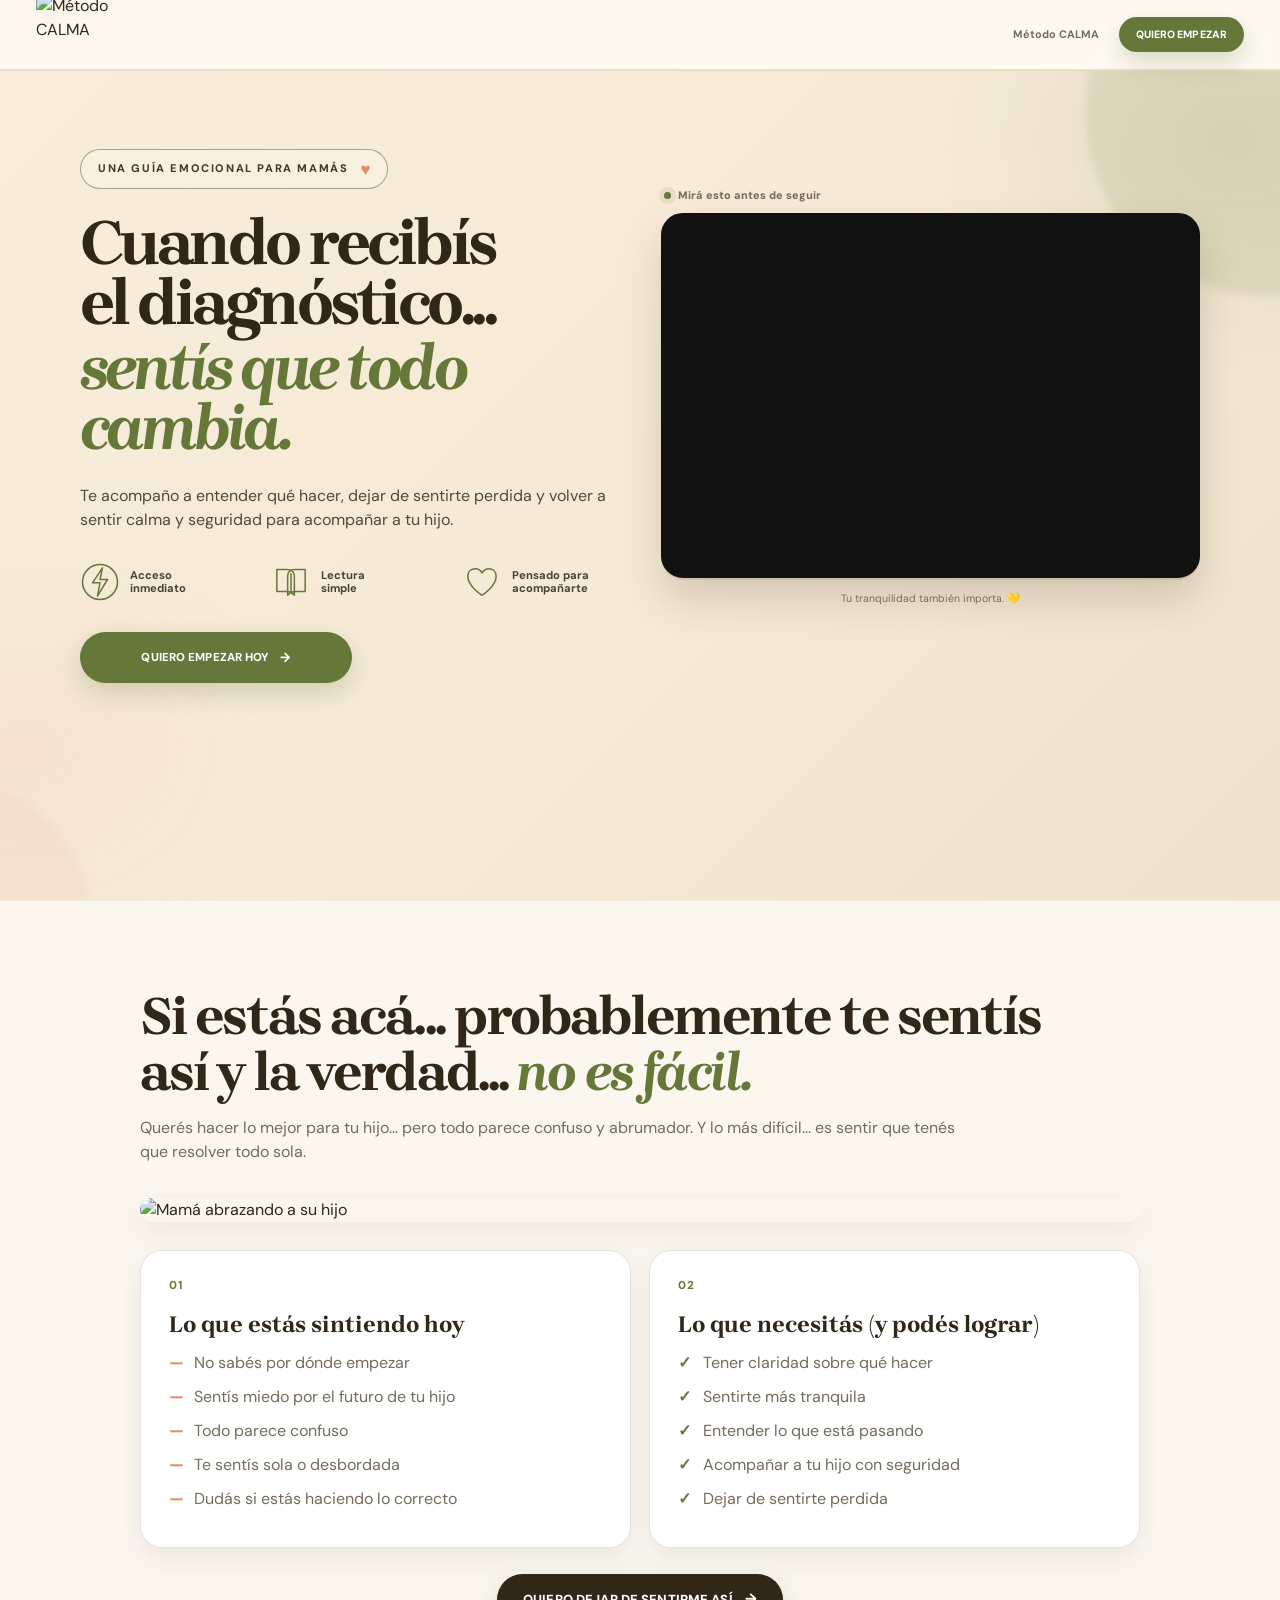
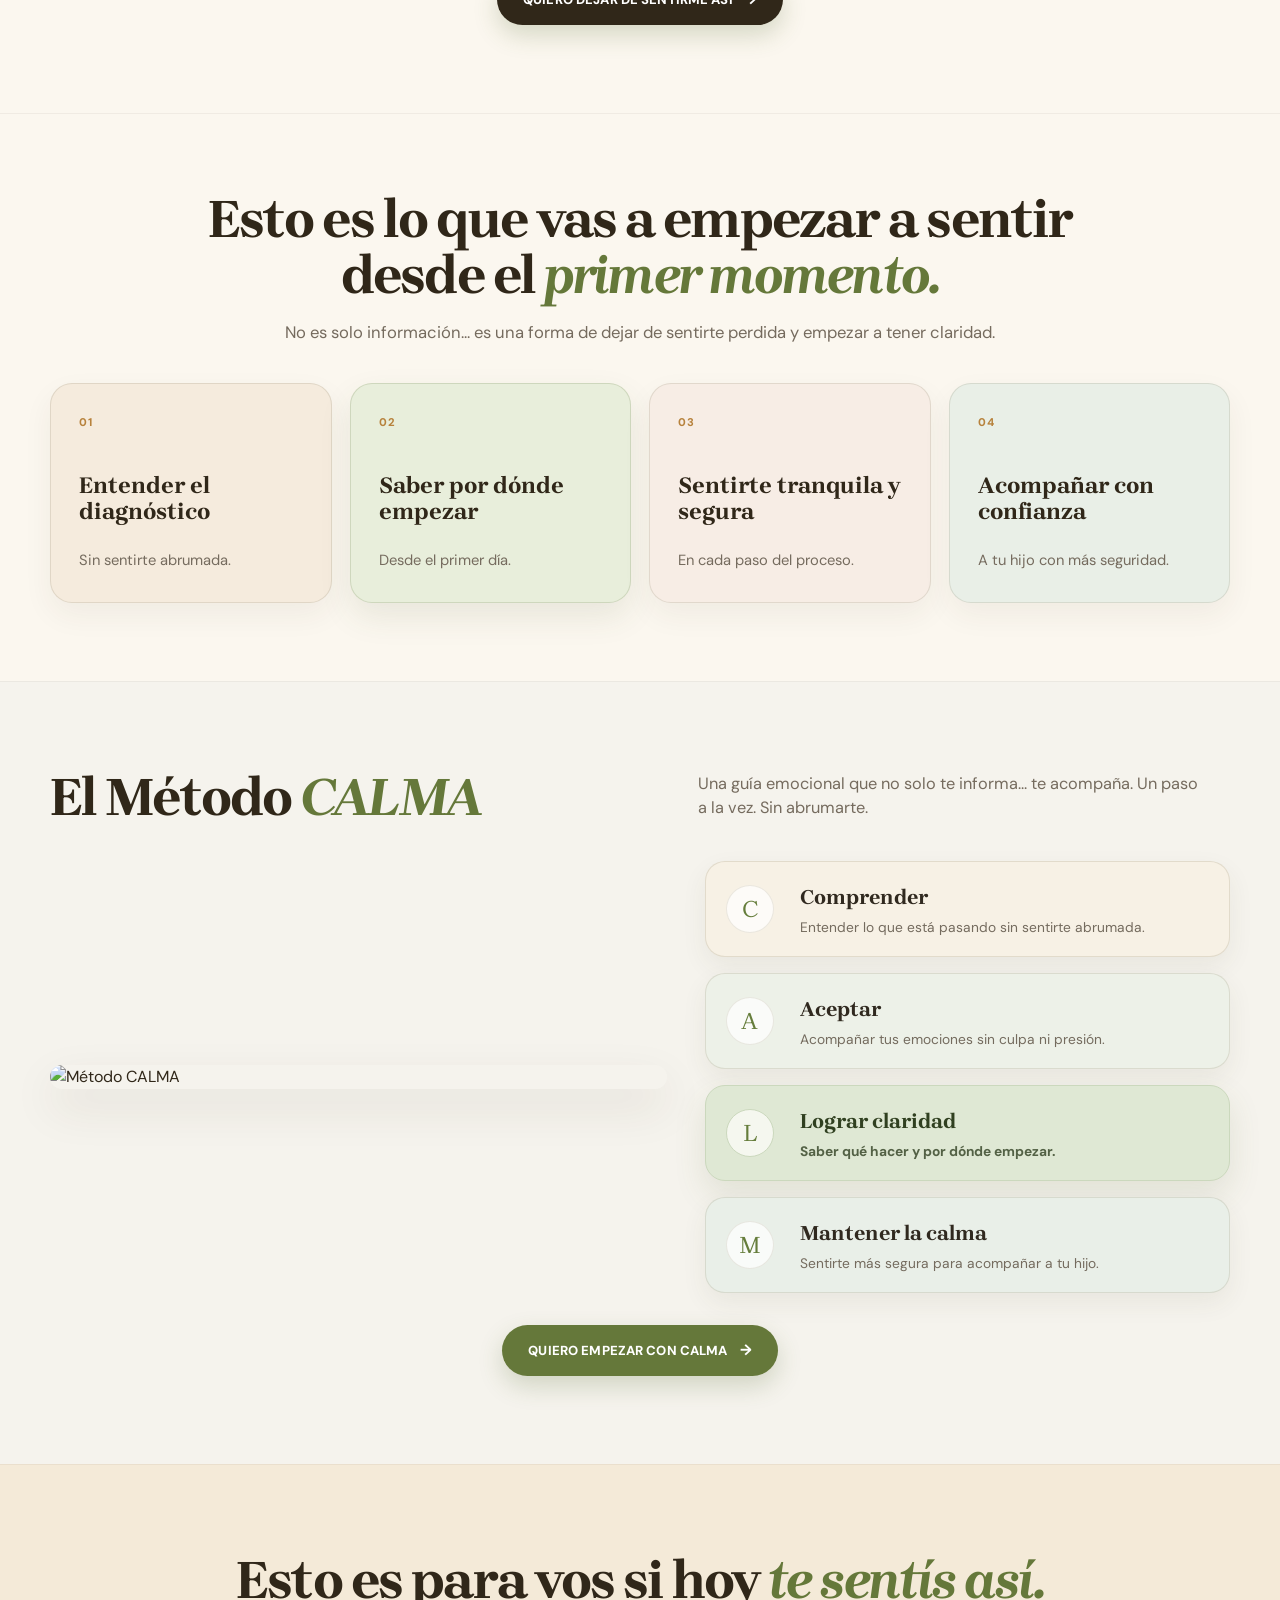
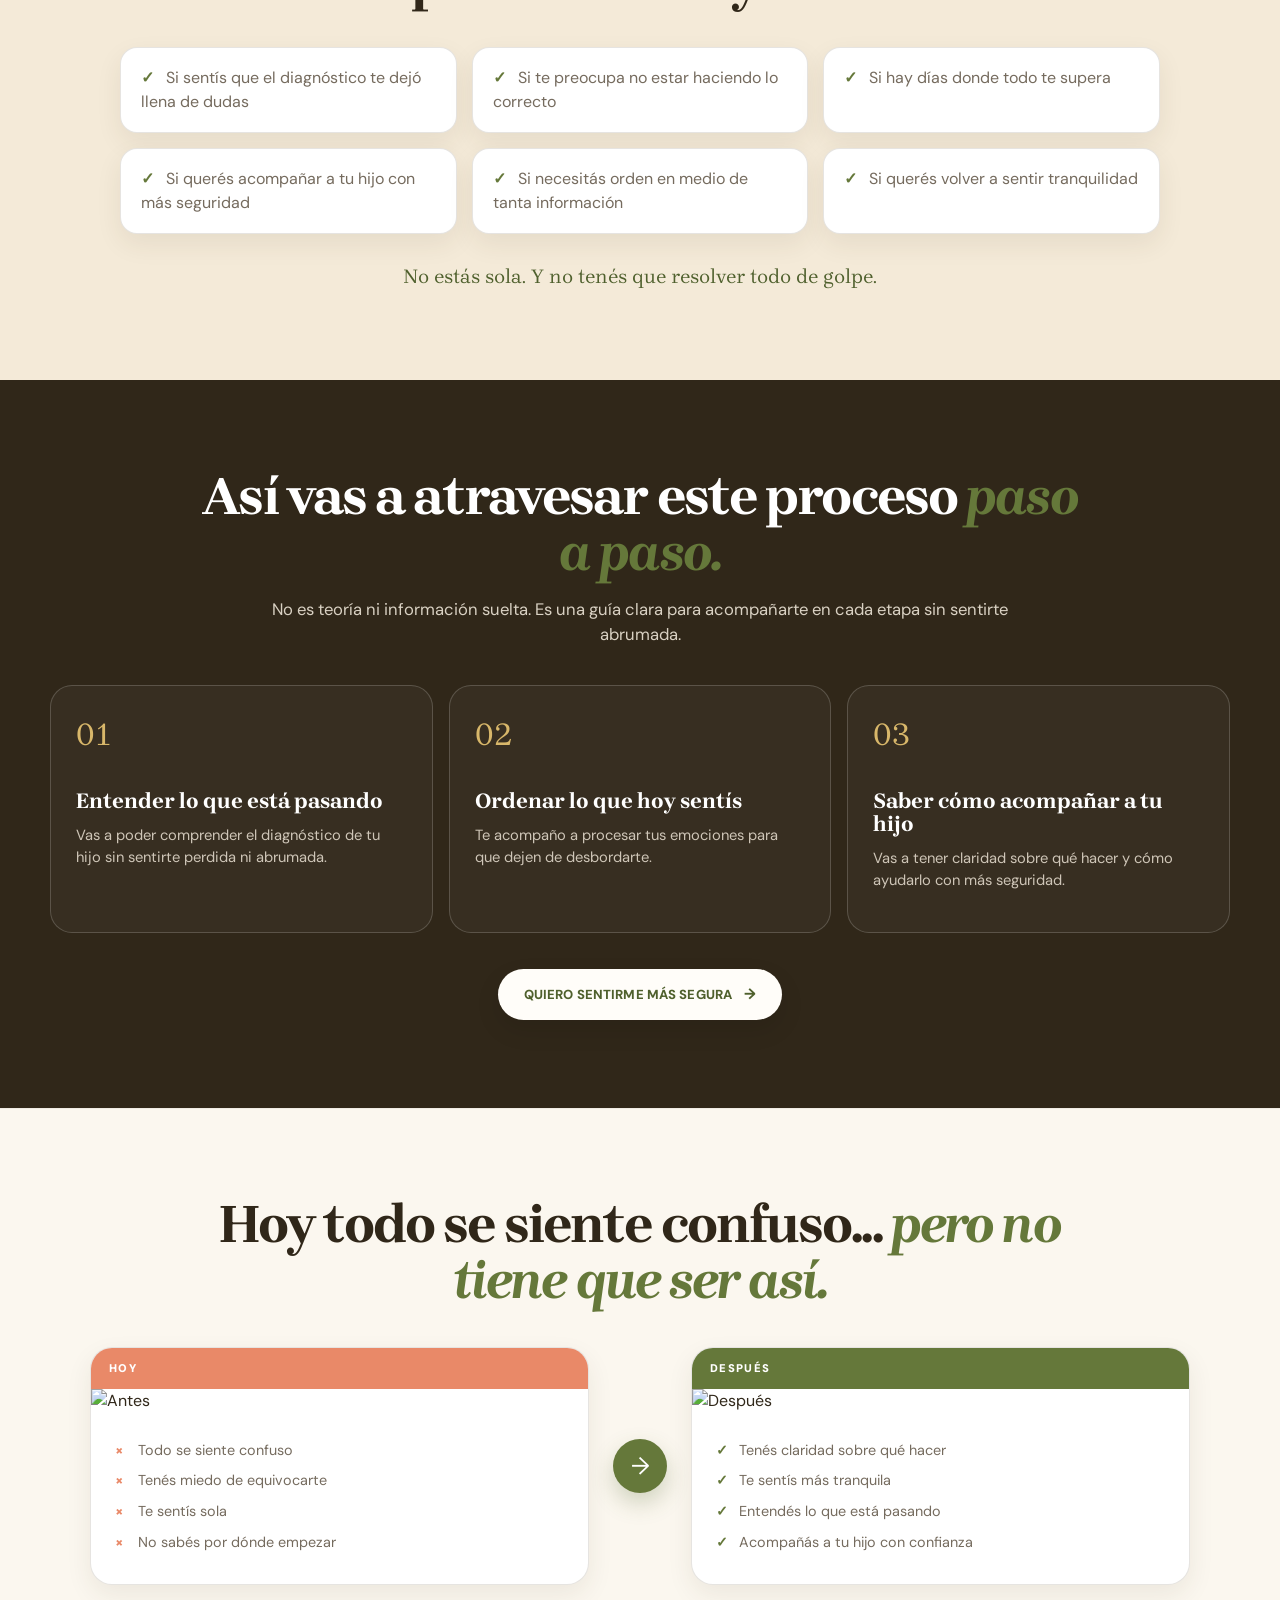
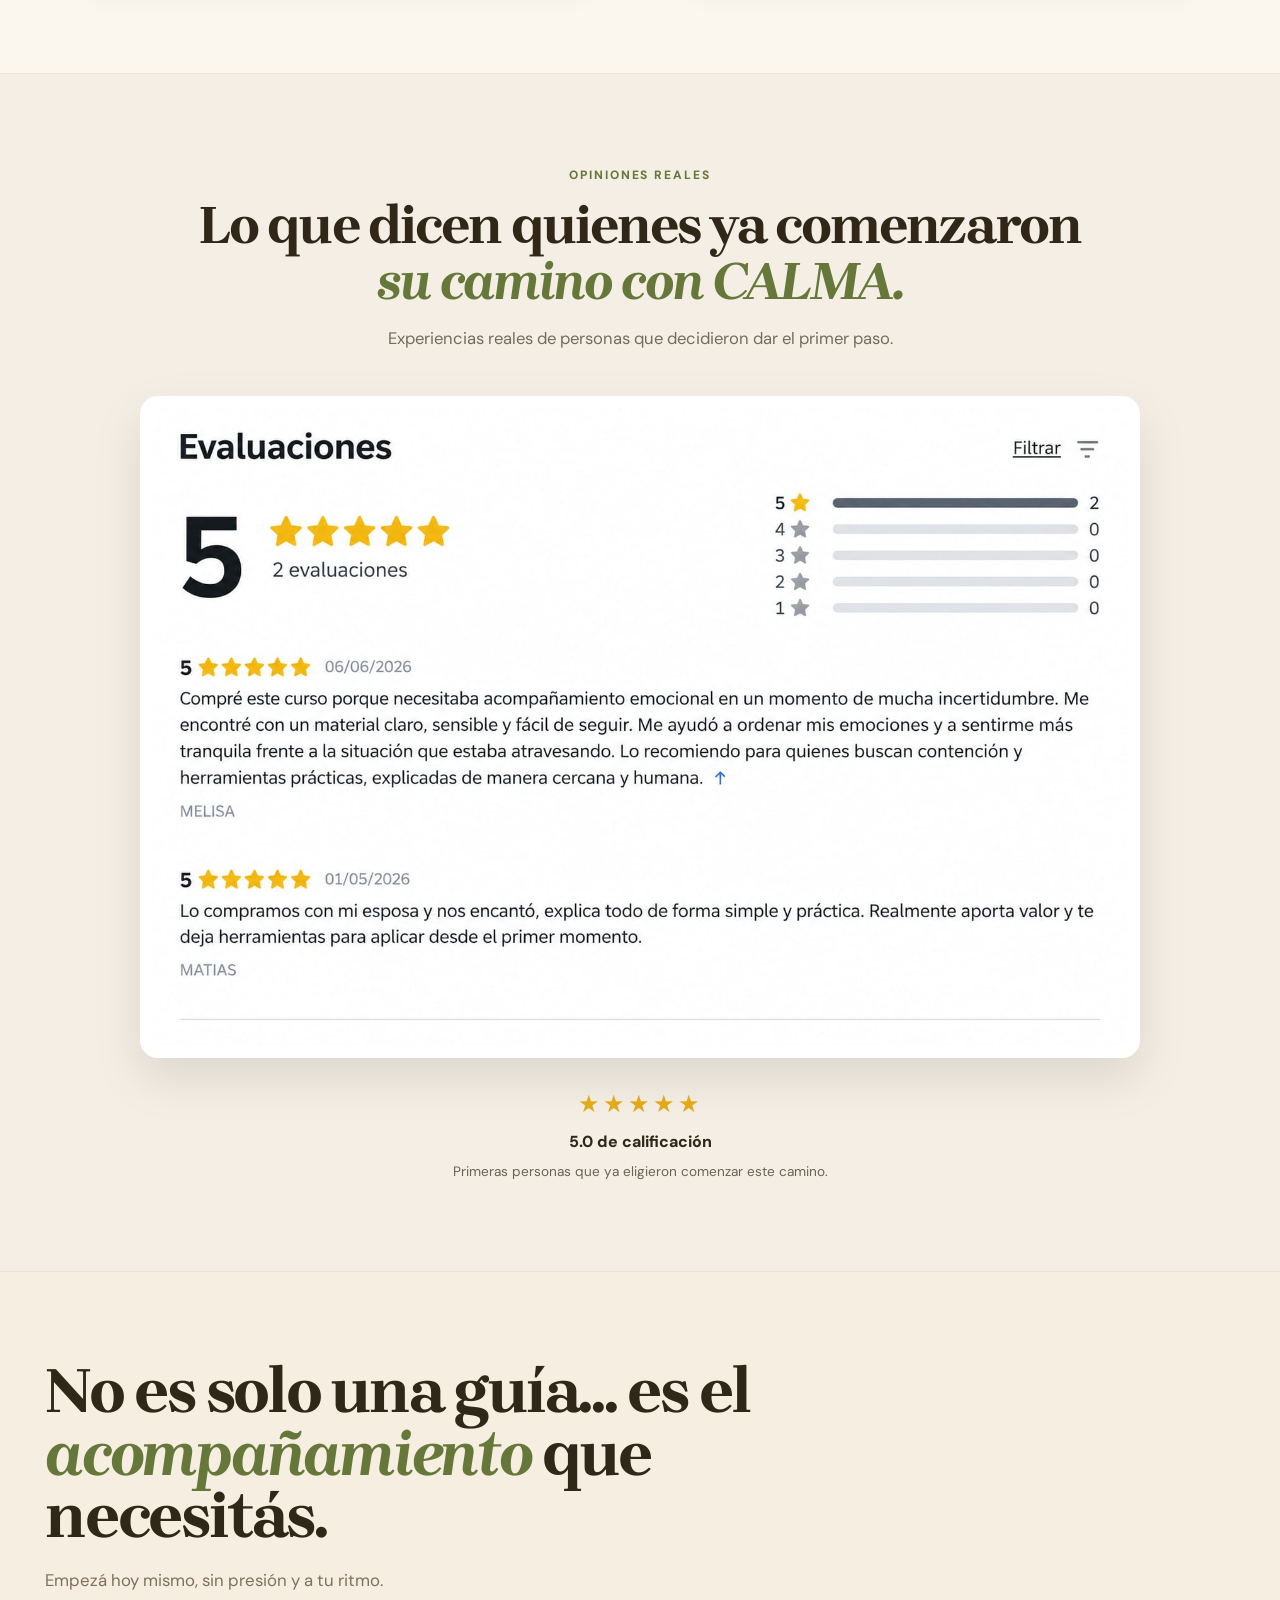
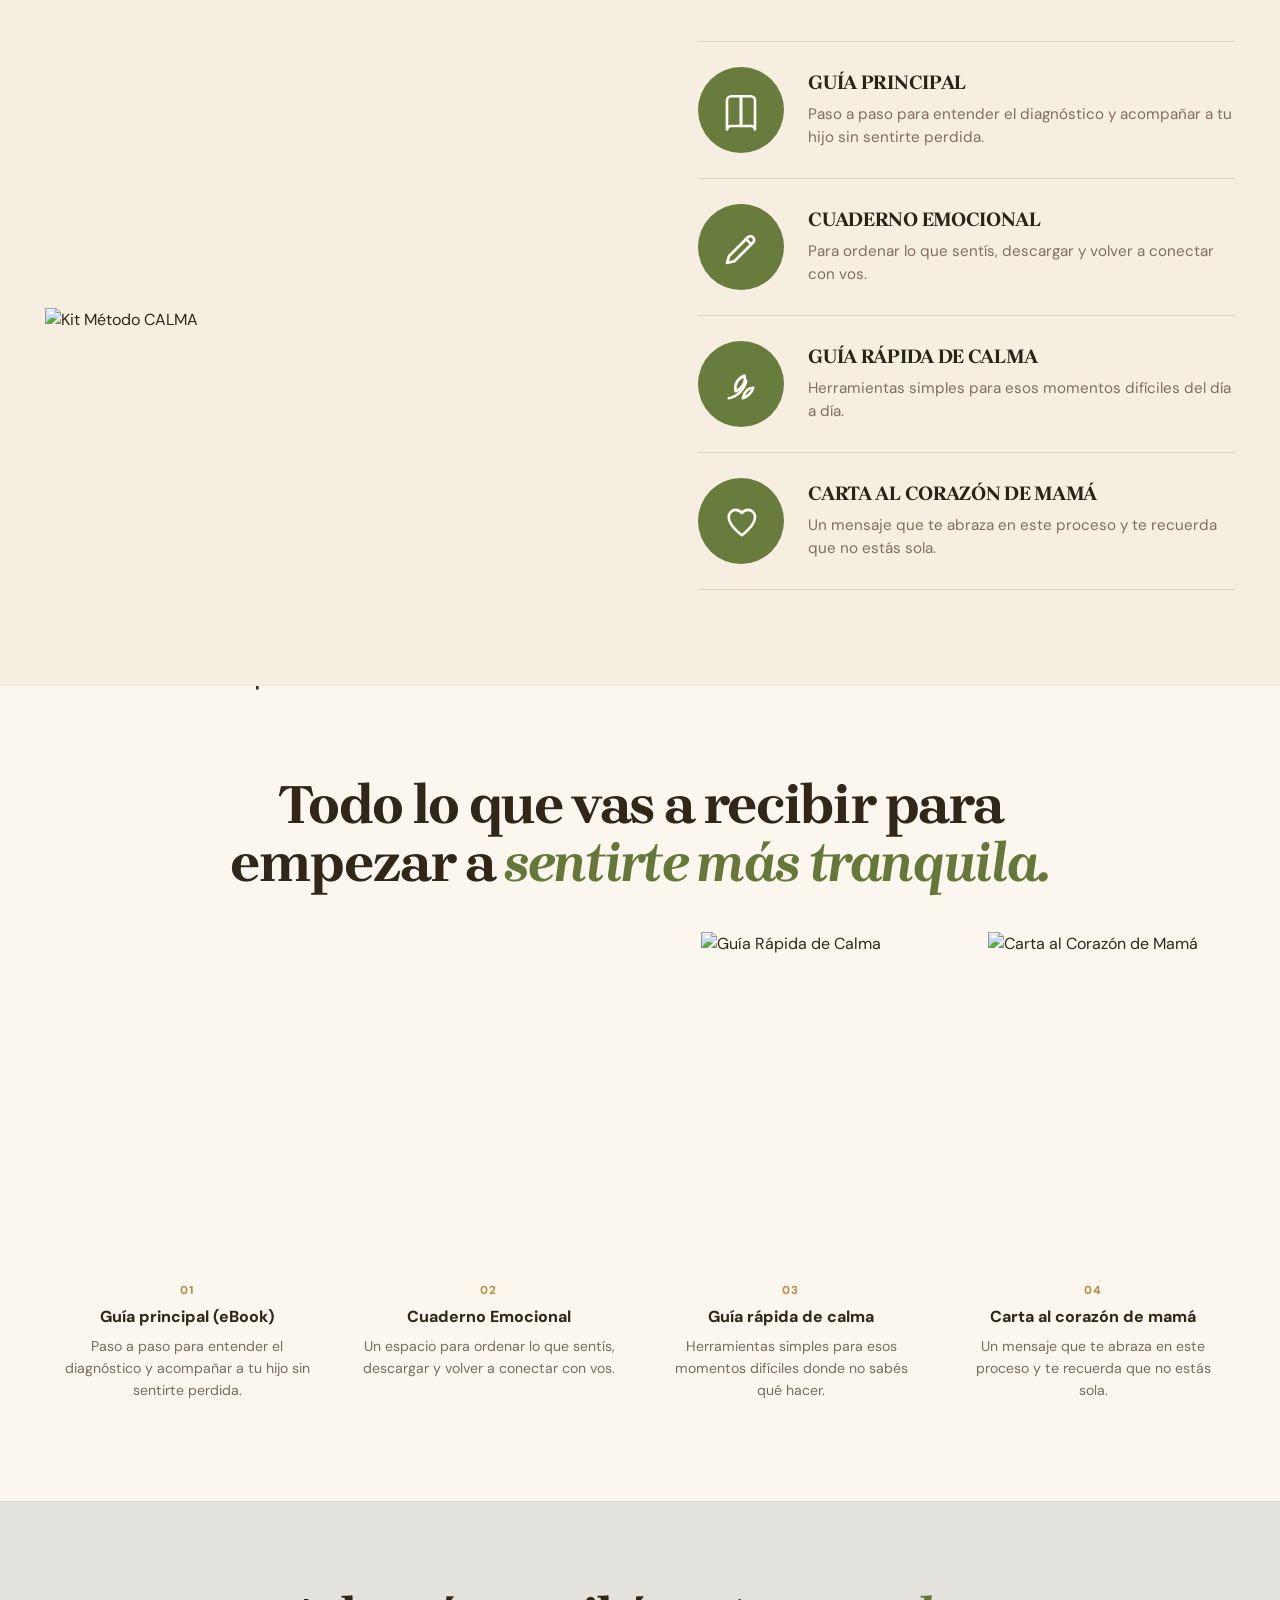
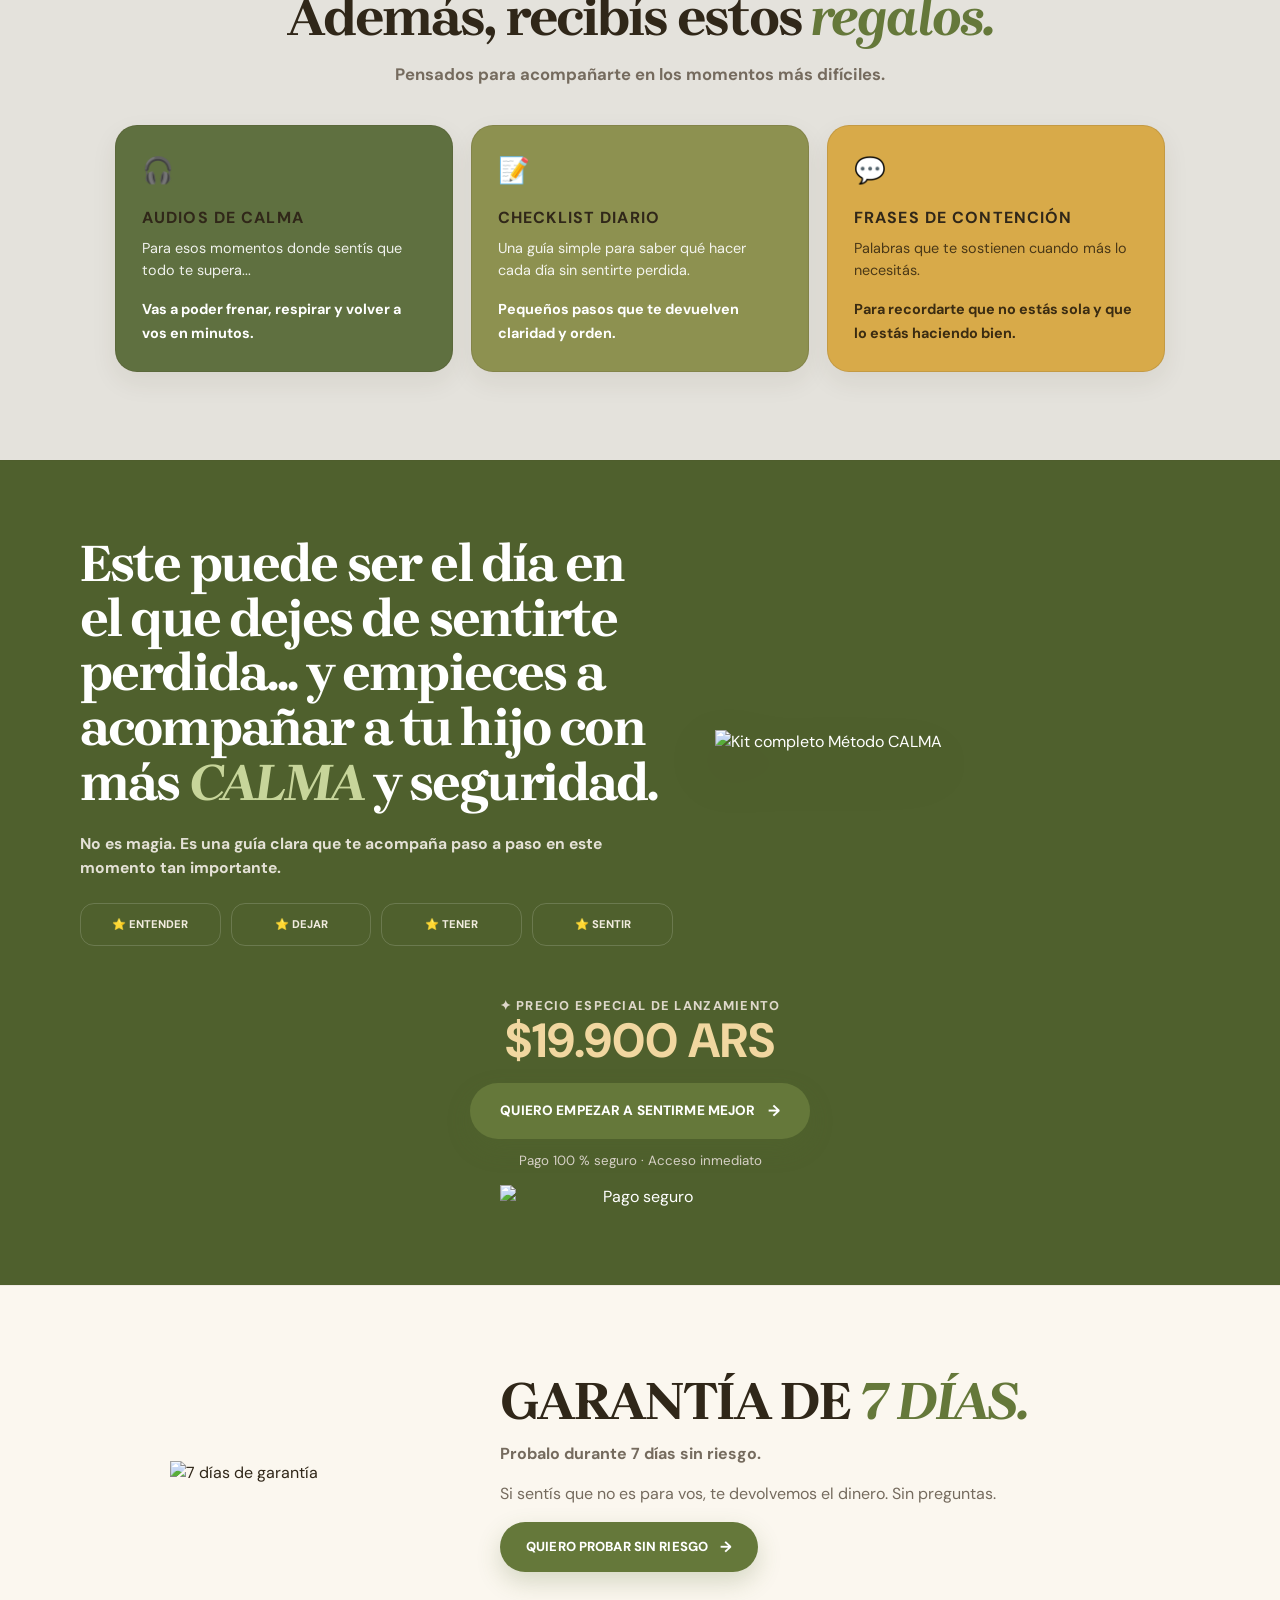
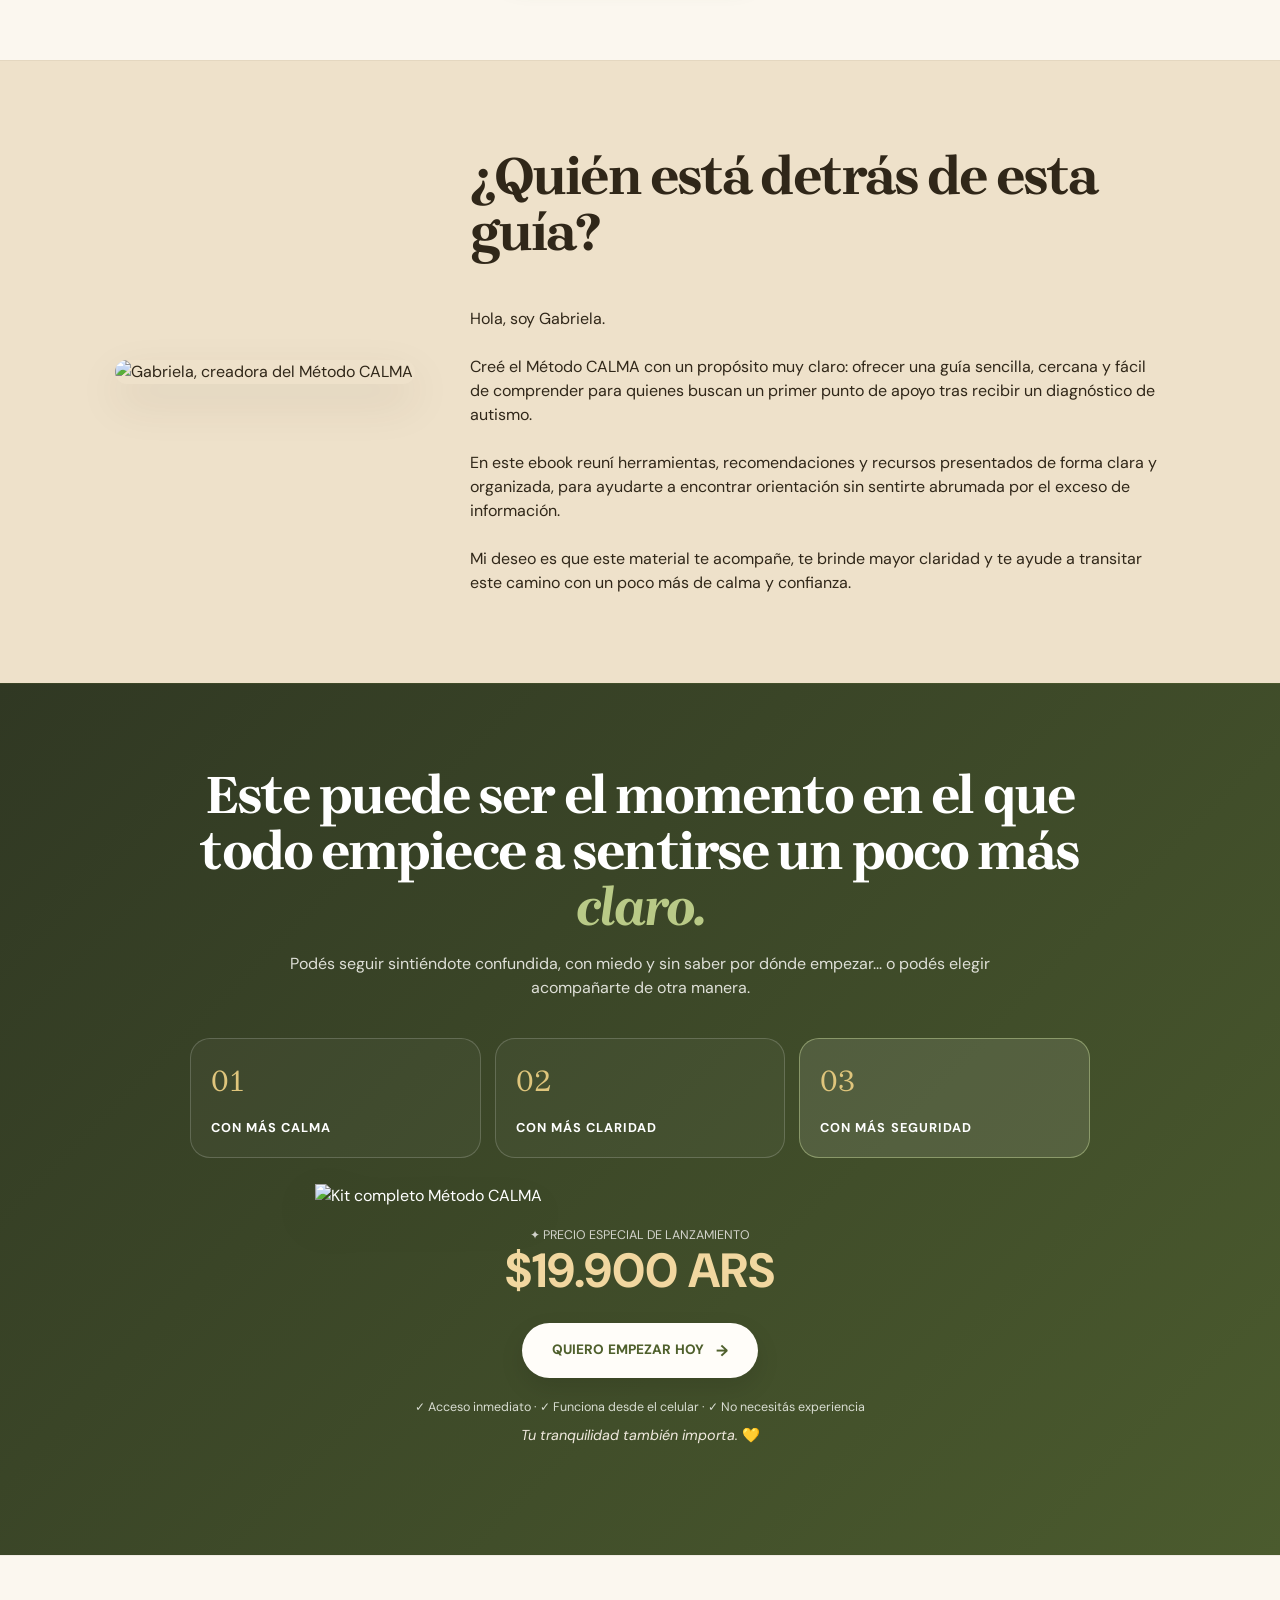
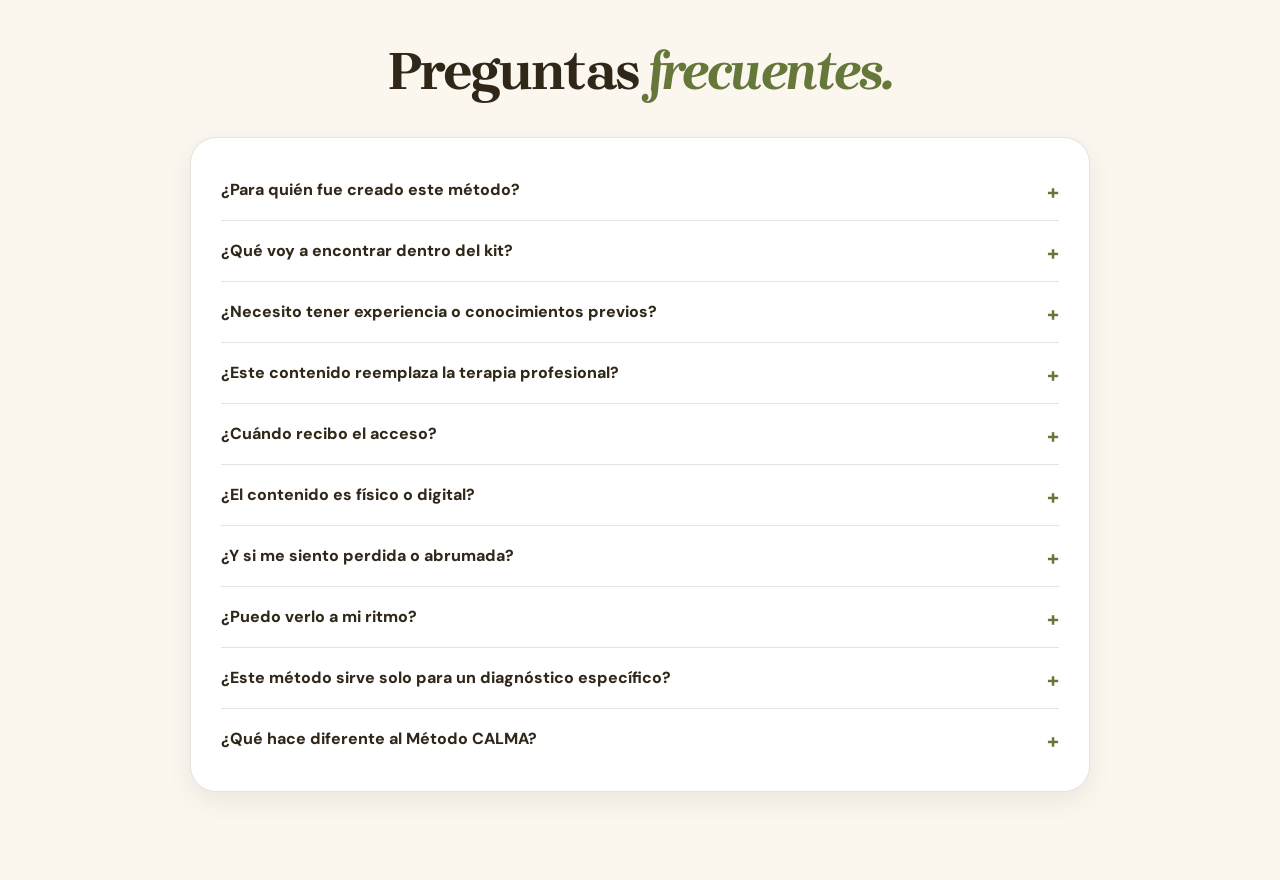
==== commit 50d1448e: "Add files via upload" ====
--- a/index.html
+++ b/index.html
@@ -5,13 +5,6 @@
 <meta name="viewport" content="width=device-width,initial-scale=1">
 <title>Cuando recibís el diagnóstico... sentís que todo cambia</title>
 
-<script>
-try {
-  if (localStorage.getItem('metodoCalmaCountry')) {
-    document.documentElement.classList.add('market-saved');
-  }
-} catch (e) {}
-</script>
 
 <meta name="description" content="Una guía clara y emocional para ayudarte a entender qué hacer, acompañar a tu hijo y dejar de sentirte perdida.">
 <link rel="preconnect" href="https://fonts.googleapis.com">
@@ -53,9 +46,9 @@
     <div class="header-actions">
       <a class="header-market" href="#panel-01-portada">Método CALMA</a>
 
-      <a class="btn btn-small checkout-link" href="#">
-        QUIERO EMPEZAR
-      </a>
+      <a class="btn btn-small" href="https://metodo-calma-argentina.impultienda.ar/checkout/metodo-calma-embudo-principal" target="_blank" rel="noopener">
+  QUIERO EMPEZAR
+</a>
     </div>
   </div>
 </header>
@@ -113,7 +106,7 @@
           </div>
         </div>
 
-        <a class="btn btn-xl hero-main-cta" href="https://pay.hotmart.com/S105475830S?checkoutMode=10&amp;bid=1779497014909" target="_blank" rel="noopener">
+        <a class="btn btn-xl hero-main-cta" href="https://metodo-calma-argentina.impultienda.ar/checkout/metodo-calma-embudo-principal" target="_blank" rel="noopener">
           QUIERO EMPEZAR HOY <span>→</span>
         </a>
       </div>
@@ -166,7 +159,7 @@
         <ul><li>Tener claridad sobre qué hacer</li><li>Sentirte más tranquila</li><li>Entender lo que está pasando</li><li>Acompañar a tu hijo con seguridad</li><li>Dejar de sentirte perdida</li></ul>
       </article>
     </div>
-    <a class="btn btn-dark" href="https://pay.hotmart.com/S105475830S?checkoutMode=10&bid=1779497014909" target="_blank" rel="noopener">QUIERO DEJAR DE SENTIRME ASÍ <span>→</span></a>
+    <a class="btn btn-dark" href="https://metodo-calma-argentina.impultienda.ar/checkout/metodo-calma-embudo-principal" target="_blank" rel="noopener">QUIERO DEJAR DE SENTIRME ASÍ <span>→</span></a>
   </div>
 </section>
 
@@ -202,7 +195,7 @@
         <article class="calma-card"><span>M</span><div><strong>Mantener la calma</strong><p>Sentirte más segura para acompañar a tu hijo.</p></div></article>
       </div>
     </div>
-    <div class="center-action"><a class="btn" href="https://pay.hotmart.com/S105475830S?checkoutMode=10&bid=1779497014909" target="_blank" rel="noopener">QUIERO EMPEZAR CON CALMA <span>→</span></a></div>
+    <div class="center-action"><a class="btn" href="https://metodo-calma-argentina.impultienda.ar/checkout/metodo-calma-embudo-principal" target="_blank" rel="noopener">QUIERO EMPEZAR CON CALMA <span>→</span></a></div>
   </div>
 </section>
 
@@ -234,7 +227,7 @@
       <article><span>02</span><h3>Ordenar lo que hoy sentís</h3><p>Te acompaño a procesar tus emociones para que dejen de desbordarte.</p></article>
       <article><span>03</span><h3>Saber cómo acompañar a tu hijo</h3><p>Vas a tener claridad sobre qué hacer y cómo ayudarlo con más seguridad.</p></article>
     </div>
-    <div class="center-action"><a class="btn btn-light" href="https://pay.hotmart.com/S105475830S?checkoutMode=10&bid=1779497014909" target="_blank" rel="noopener">QUIERO SENTIRME MÁS SEGURA <span>→</span></a></div>
+    <div class="center-action"><a class="btn btn-light" href="https://metodo-calma-argentina.impultienda.ar/checkout/metodo-calma-embudo-principal" target="_blank" rel="noopener">QUIERO SENTIRME MÁS SEGURA <span>→</span></a></div>
   </div>
 </section>
 
@@ -462,7 +455,7 @@
       <div class="offer-product"><img src="assets/images/libroskit-transparente.png" alt="Kit completo Método CALMA"></div>
       <div class="price-box">
         <p class="launch-price-label"> ✦ PRECIO ESPECIAL DE LANZAMIENTO </p> <div class="today-price"> <strong>$19.900 ARS</strong> </div>
-        <a class="btn btn-xl" href="https://pay.hotmart.com/S105475830S?checkoutMode=10&bid=1779497014909" target="_blank" rel="noopener">QUIERO EMPEZAR A SENTIRME MEJOR <span>→</span></a>
+        <a class="btn btn-xl" href="https://metodo-calma-argentina.impultienda.ar/checkout/metodo-calma-embudo-principal" target="_blank" rel="noopener">QUIERO EMPEZAR A SENTIRME MEJOR <span>→</span></a>
         <small>Pago 100 % seguro · Acceso inmediato</small>
         <img class="payment" src="assets/images/88888(1).png" alt="Pago seguro">
       </div>
@@ -477,7 +470,7 @@
       <h2>GARANTÍA DE <em>7 DÍAS.</em></h2>
       <p><strong>Probalo durante 7 días sin riesgo.</strong></p>
       <p>Si sentís que no es para vos, te devolvemos el dinero. Sin preguntas.</p>
-      <a class="btn" href="https://pay.hotmart.com/S105475830S?checkoutMode=10&bid=1779497014909" target="_blank" rel="noopener">QUIERO PROBAR SIN RIESGO <span>→</span></a>
+      <a class="btn" href="https://metodo-calma-argentina.impultienda.ar/checkout/metodo-calma-embudo-principal" target="_blank" rel="noopener">QUIERO PROBAR SIN RIESGO <span>→</span></a>
     </div>
   </div>
 </section>
@@ -518,7 +511,7 @@
       </div>
   
     </div>
-    <a class="btn btn-xl btn-light" href="https://pay.hotmart.com/S105475830S?checkoutMode=10&bid=1779497014909" target="_blank" rel="noopener">QUIERO EMPEZAR HOY <span>→</span></a>
+    <a class="btn btn-xl btn-light" href="https://metodo-calma-argentina.impultienda.ar/checkout/metodo-calma-embudo-principal" target="_blank" rel="noopener">QUIERO EMPEZAR HOY <span>→</span></a>
     <p class="final-trust-line">✓ Acceso inmediato · ✓ Funciona desde el celular · ✓ No necesitás experiencia</p>
     <p class="final-peace"><em>Tu tranquilidad también importa.</em> 💛</p>
   </div>
@@ -546,67 +539,6 @@
 
 </main>
 
-<!-- MODAL DE COMPRA -->
-<div id="checkout-modal" class="checkout-overlay" aria-hidden="true">
-
-  <div class="checkout-modal-box">
-
-    <button
-      id="checkout-modal-close"
-      class="checkout-modal-close"
-      type="button"
-      aria-label="Cerrar">
-      ×
-    </button>
-
-    <div class="checkout-modal-icon">♡</div>
-
-    <h2>¿Desde dónde realizás tu compra?</h2>
-
-    <p>
-      Elegí la opción correspondiente para continuar
-      de forma segura con tu compra.
-    </p>
-
-    <a
-      class="checkout-option checkout-option-ar"
-      href="https://metodo-calma-argentina.impultienda.ar/checkout/metodo-calma-embudo-principal"
-      target="_blank"
-      rel="noopener">
-
-      <span class="checkout-option-flag">🇦🇷</span>
-
-      <span>
-        <strong>Soy de Argentina</strong>
-        <small>Comprar en pesos argentinos</small>
-      </span>
-
-      <b>→</b>
-
-    </a>
-
-
-    <a
-      class="checkout-option checkout-option-world"
-      href="https://pay.hotmart.com/S105475830S?checkoutMode=10&bid=1779497014909"
-      target="_blank"
-      rel="noopener">
-
-      <span class="checkout-option-flag">🌎</span>
-
-      <span>
-        <strong>Estoy fuera de Argentina</strong>
-        <small>Comprar desde mi país</small>
-      </span>
-
-      <b>→</b>
-
-    </a>
-
-  </div>
-
-</div>
-
 <script src="js/main.js"></script>
 </body>
 </html>
--- a/css/styles.css
+++ b/css/styles.css
@@ -51,101 +51,6 @@
 .btn-light{background:var(--white);color:var(--olive-dark);box-shadow:0 10px 25px rgba(0,0,0,.10)}
 .btn-dark{background:var(--brown)}
 
-/* =========================
-   SELECTOR DE MERCADO
-   ========================= */
-html.market-saved #region-modal{display:none!important}
-.region-overlay{position:fixed;inset:0;z-index:9999;display:grid;place-items:center;padding:24px;background:rgba(39,31,20,.68);backdrop-filter:blur(10px)}
-.region-overlay.is-hidden{display:none}
-.region-card{width:min(470px,100%);padding:38px 34px 32px;background:var(--white);border:1px solid rgba(255,255,255,.7);border-radius:28px;box-shadow:0 30px 80px rgba(0,0,0,.28);text-align:center}
-.region-mark{font-family:"Brygada 1918",serif;font-size:1.5rem;font-weight:700;color:var(--olive);letter-spacing:.08em}
-.region-eyebrow{font-size:.72rem;font-weight:800;letter-spacing:.14em;text-transform:uppercase;color:var(--muted);margin:8px 0 12px}
-.region-card h2{font-size:2.35rem;margin-bottom:10px}
-.region-card>p:not(.region-eyebrow){color:var(--muted);margin-bottom:24px}
-.region-select{width:100%;padding:14px 15px;border:1px solid var(--line);border-radius:14px;background:#fff;color:var(--brown);outline:none}
-.region-card small{display:block;margin-top:14px;color:var(--muted)}
-.region-buttons{
-  display:flex;
-  flex-direction:column;
-  gap:14px;
-  margin-top:24px;
-}
-
-.region-choice{
-  width:100%;
-  border:1px solid var(--line);
-  background:#fff;
-  border-radius:18px;
-
-  padding:18px 20px;
-
-  display:flex;
-  align-items:center;
-  gap:16px;
-
-  cursor:pointer;
-
-  text-align:left;
-
-  transition:
-    transform .2s ease,
-    box-shadow .2s ease,
-    border-color .2s ease,
-    background .2s ease;
-}
-
-.region-choice:hover{
-  transform:translateY(-2px);
-
-  box-shadow:
-    0 12px 30px rgba(60,45,24,.12);
-
-  border-color:var(--olive);
-}
-
-.region-choice:active{
-  transform:scale(.98);
-}
-
-.region-choice-ar{
-  background:#fffdf9;
-}
-
-.region-choice-world{
-  background:#faf8f4;
-}
-
-.region-flag{
-  font-size:32px;
-  line-height:1;
-  flex-shrink:0;
-}
-
-.region-choice-text{
-  display:flex;
-  flex-direction:column;
-  gap:4px;
-}
-
-.region-choice strong{
-  font-family:"DM Sans",sans-serif;
-  font-size:.9rem;
-  font-weight:800;
-  letter-spacing:.03em;
-  color:var(--brown);
-}
-
-.region-choice small{
-  margin:0;
-  font-family:"DM Sans",sans-serif;
-  font-size:.78rem;
-  color:var(--muted);
-}
-
-.region-note{
-  margin-top:18px!important;
-  font-size:.75rem;
-}
 
 /* =========================
    HEADER
@@ -3156,235 +3061,6 @@
 
 }
 
-/* =========================
-   MODAL DE CHECKOUT
-========================= */
-
-.checkout-overlay {
-  position: fixed;
-  inset: 0;
-
-  display: none;
-  align-items: center;
-  justify-content: center;
-
-  padding: 20px;
-
-  background: rgba(20, 25, 18, 0.65);
-  backdrop-filter: blur(5px);
-
-  opacity: 0;
-
-  transition: opacity 0.25s ease;
-
-  z-index: 99999;
-}
-
-.checkout-overlay.is-open {
-  display: flex;
-  opacity: 1;
-}
-
-
-.checkout-overlay.is-open {
-  opacity: 1;
-  visibility: visible;
-}
-
-
-.checkout-modal-box {
-  position: relative;
-
-  width: 100%;
-  max-width: 480px;
-
-  padding: 38px 30px 30px;
-
-  background: #f8f5ee;
-
-  border-radius: 24px;
-
-  box-shadow:
-    0 25px 80px rgba(0,0,0,.25);
-
-  transform: translateY(15px);
-
-  transition: transform 0.25s ease;
-
-  text-align: center;
-}
-
-
-.checkout-overlay.is-open .checkout-modal-box {
-  transform: translateY(0);
-}
-
-
-.checkout-modal-close {
-  position: absolute;
-
-  top: 12px;
-  right: 18px;
-
-  border: none;
-  background: transparent;
-
-  font-size: 32px;
-
-  line-height: 1;
-
-  color: #555;
-
-  cursor: pointer;
-}
-
-
-.checkout-modal-icon {
-  font-size: 30px;
-
-  color: #68753b;
-
-  margin-bottom: 10px;
-}
-
-
-.checkout-modal-box h2 {
-  margin: 0 0 12px;
-
-  font-family: "Brygada 1918", serif;
-
-  font-size: 30px;
-
-  line-height: 1.15;
-
-  color: #2e3521;
-}
-
-
-.checkout-modal-box > p {
-  margin: 0 0 25px;
-
-  color: #626262;
-
-  font-size: 15px;
-
-  line-height: 1.5;
-}
-
-
-.checkout-option {
-  display: flex;
-
-  align-items: center;
-
-  gap: 14px;
-
-  width: 100%;
-
-  padding: 17px 18px;
-
-  margin-top: 12px;
-
-  border-radius: 15px;
-
-  text-decoration: none;
-
-  text-align: left;
-
-  transition:
-    transform .2s ease,
-    box-shadow .2s ease;
-
-  box-sizing: border-box;
-}
-
-
-.checkout-option:hover {
-  transform: translateY(-2px);
-
-  box-shadow: 0 10px 25px rgba(0,0,0,.12);
-}
-
-
-.checkout-option-flag {
-  font-size: 30px;
-
-  flex-shrink: 0;
-}
-
-
-.checkout-option span:nth-child(2) {
-  display: flex;
-
-  flex-direction: column;
-
-  flex: 1;
-}
-
-
-.checkout-option strong {
-  font-size: 16px;
-
-  margin-bottom: 3px;
-}
-
-
-.checkout-option small {
-  font-size: 13px;
-
-  opacity: .8;
-}
-
-
-.checkout-option b {
-  font-size: 22px;
-
-  font-weight: 400;
-}
-
-
-/* ARGENTINA */
-
-.checkout-option-ar {
-  background: #e7eef5;
-
-  color: #244d73;
-
-  border: 1px solid #c8d9e8;
-}
-
-
-/* EXTERIOR */
-
-.checkout-option-world {
-  background: #68753b;
-
-  color: white;
-
-  border: 1px solid #68753b;
-}
-
-
-.checkout-option-world small {
-  color: rgba(255,255,255,.8);
-}
-
-
-/* MOBILE */
-
-@media (max-width: 480px) {
-
-  .checkout-modal-box {
-    padding: 34px 20px 22px;
-
-    border-radius: 20px;
-  }
-
-  .checkout-modal-box h2 {
-    font-size: 25px;
-  }
-
-}
 
 /* =====================================================
    AJUSTE FINAL DE LAS DOS SECCIONES DE COMPRA
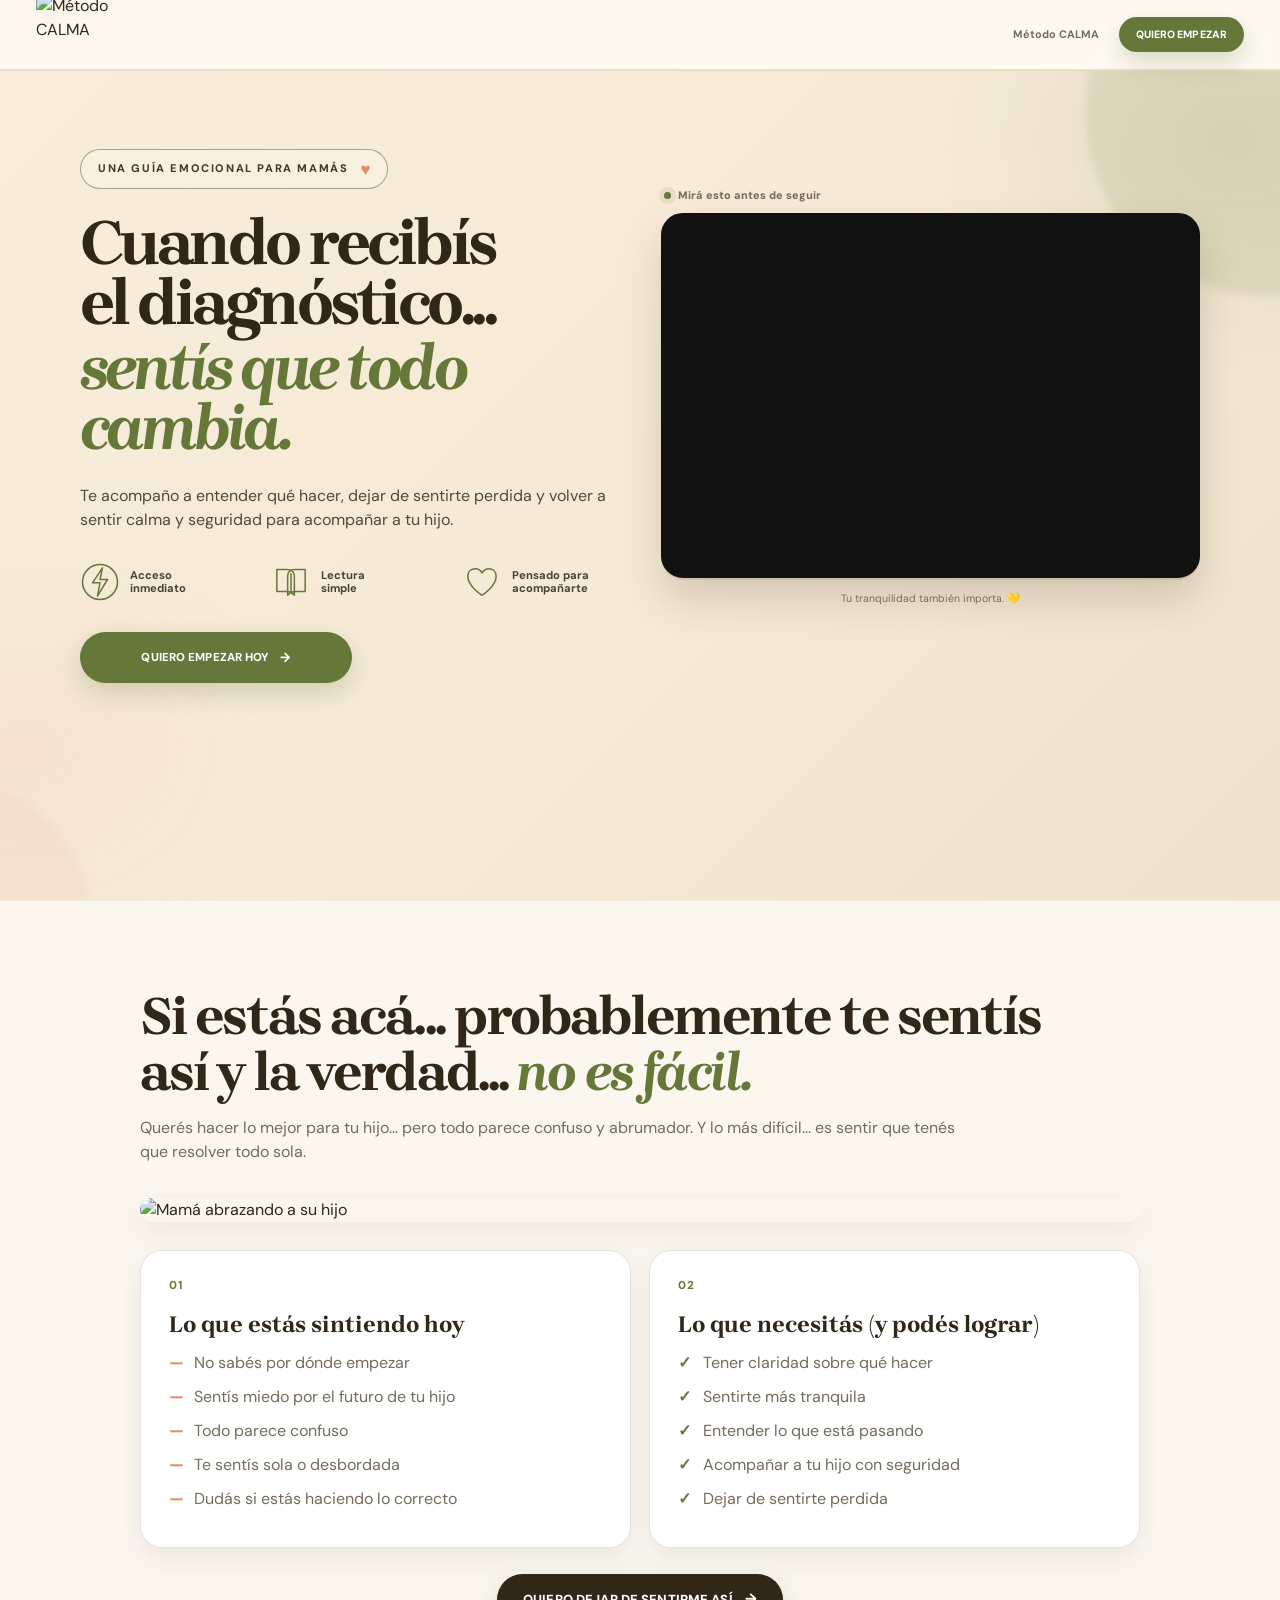
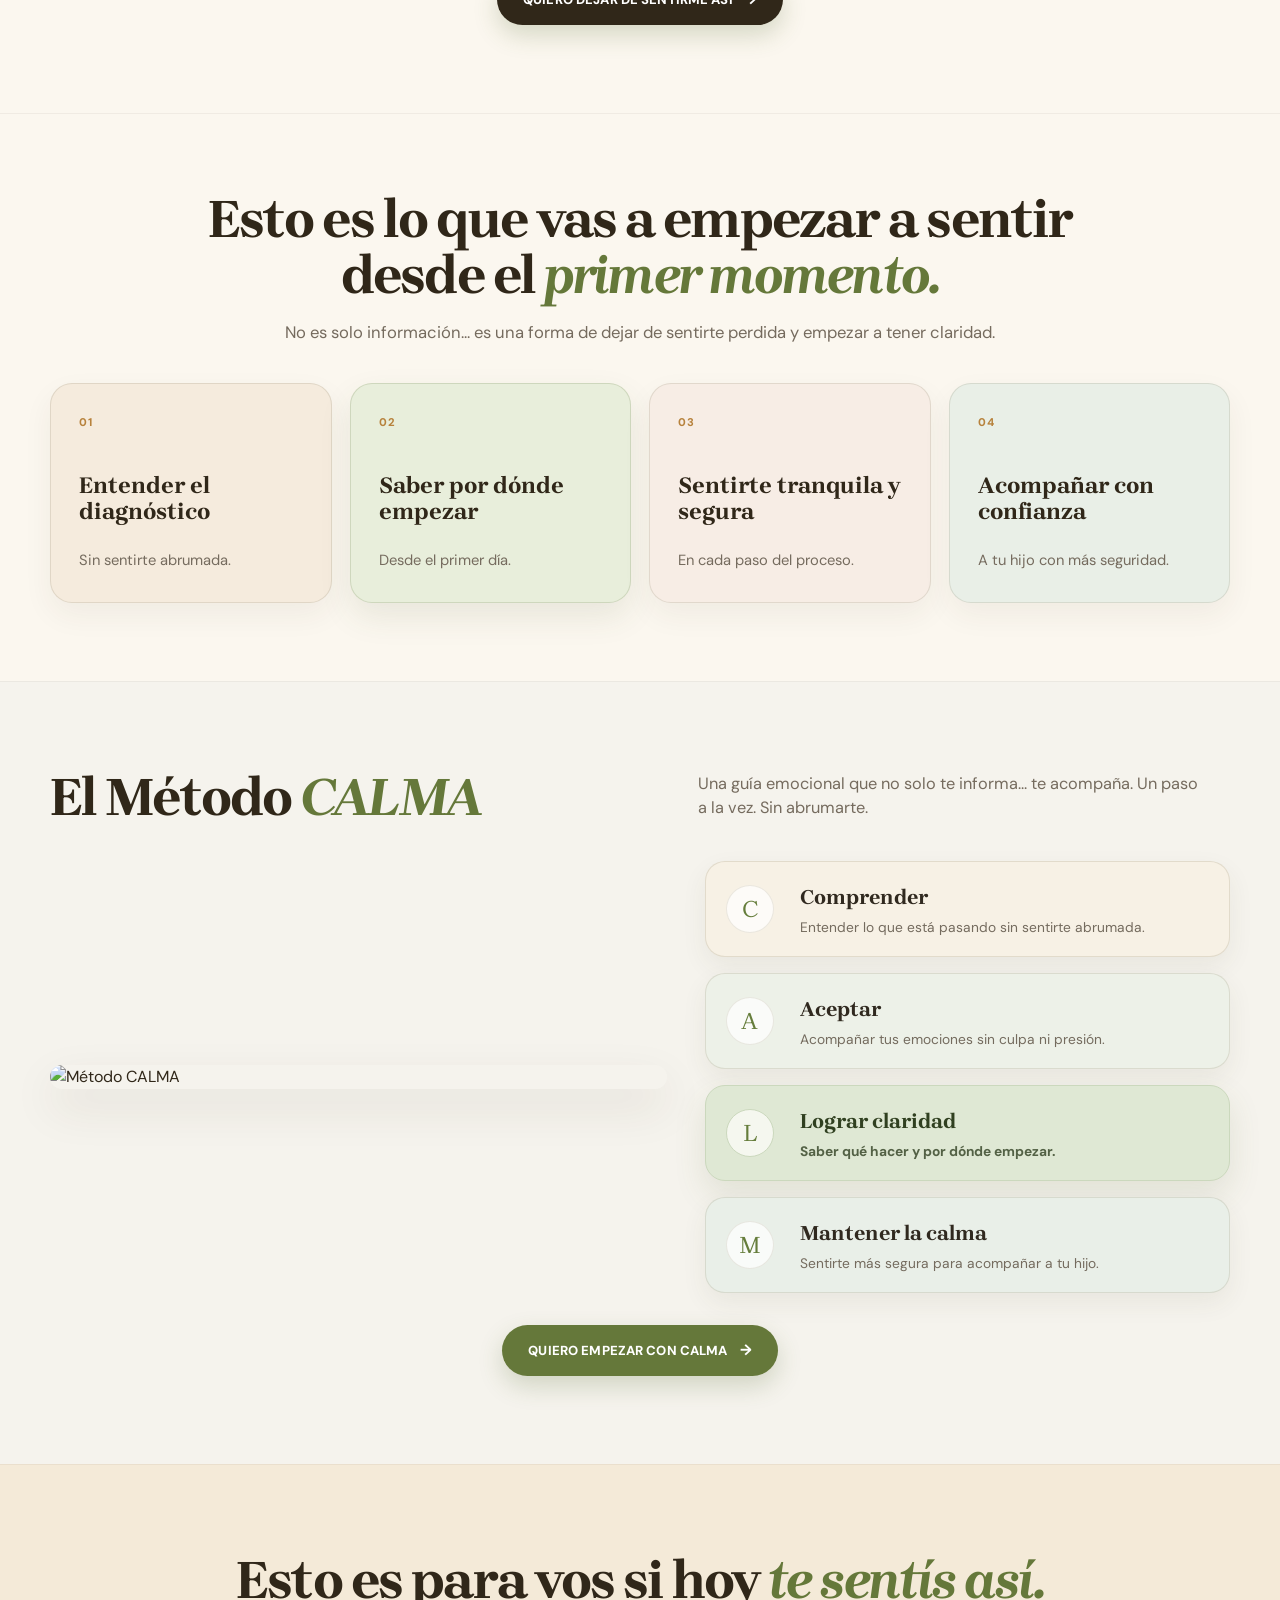
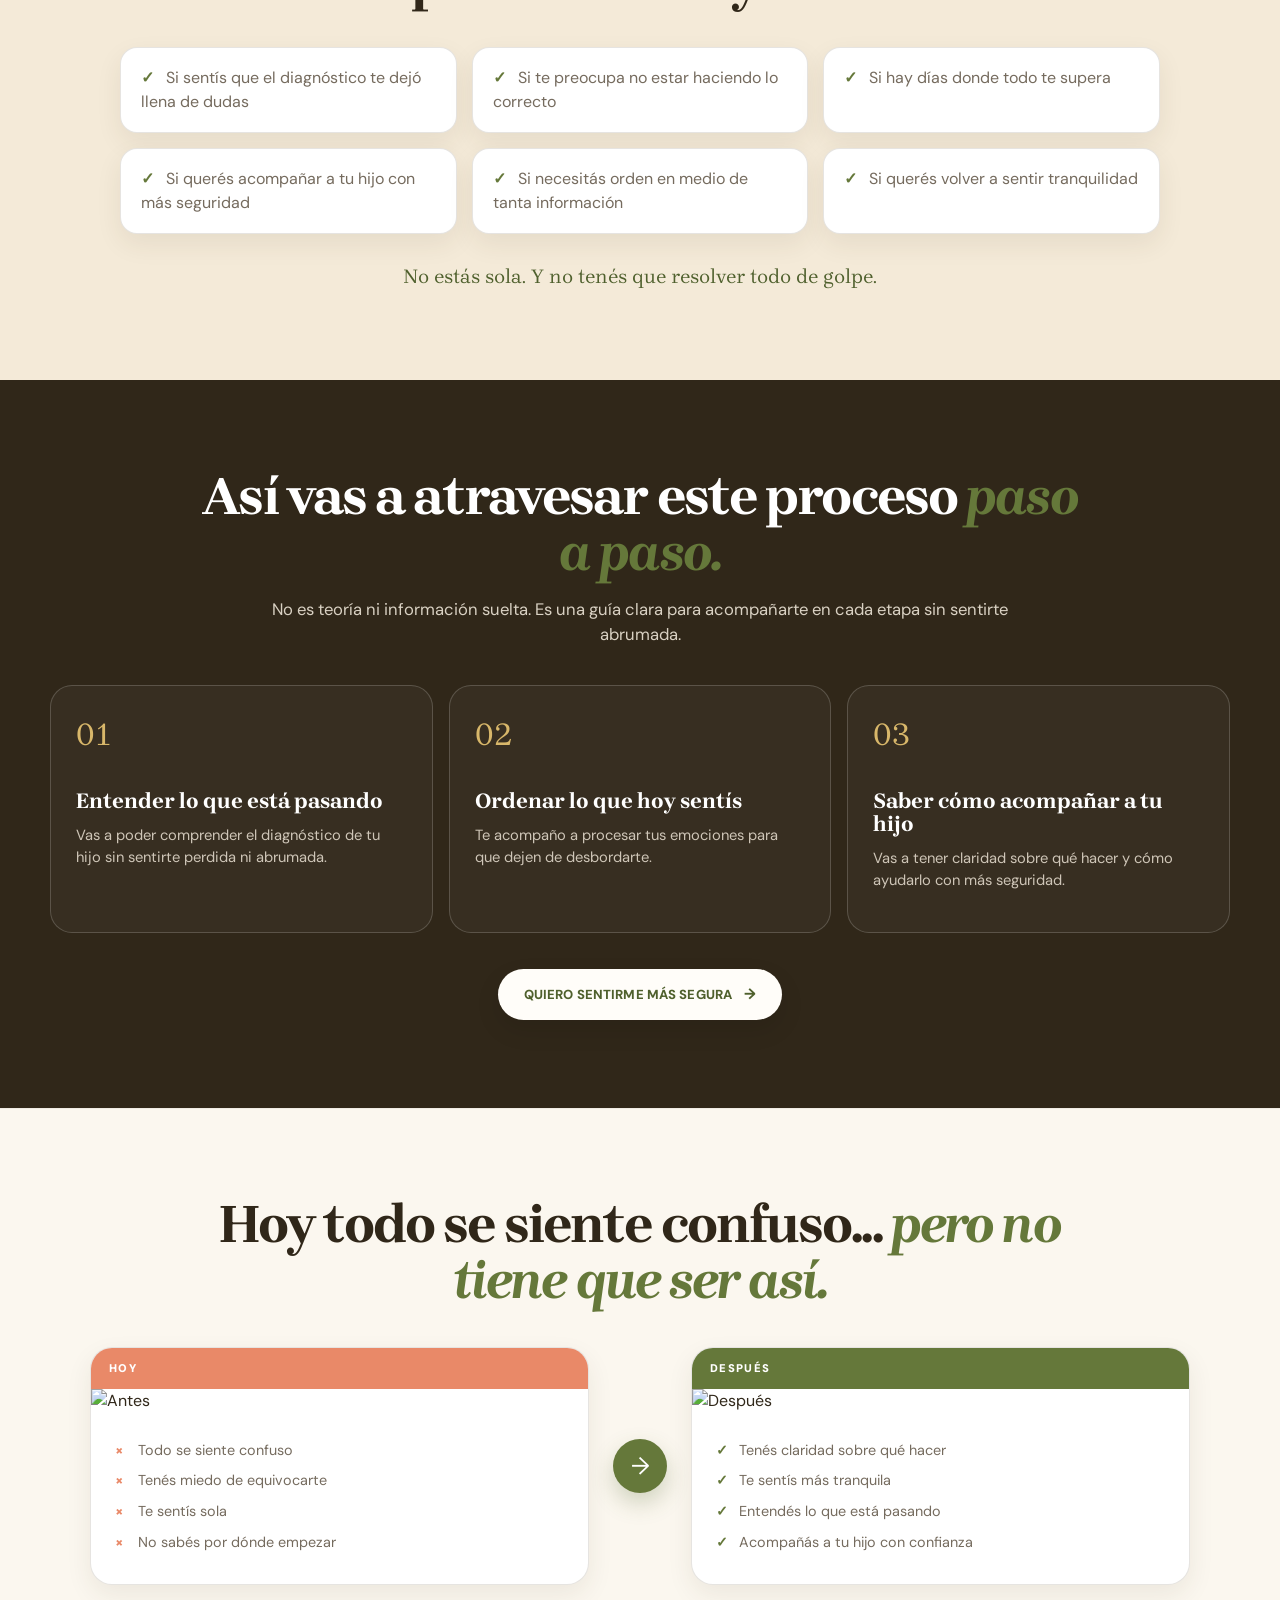
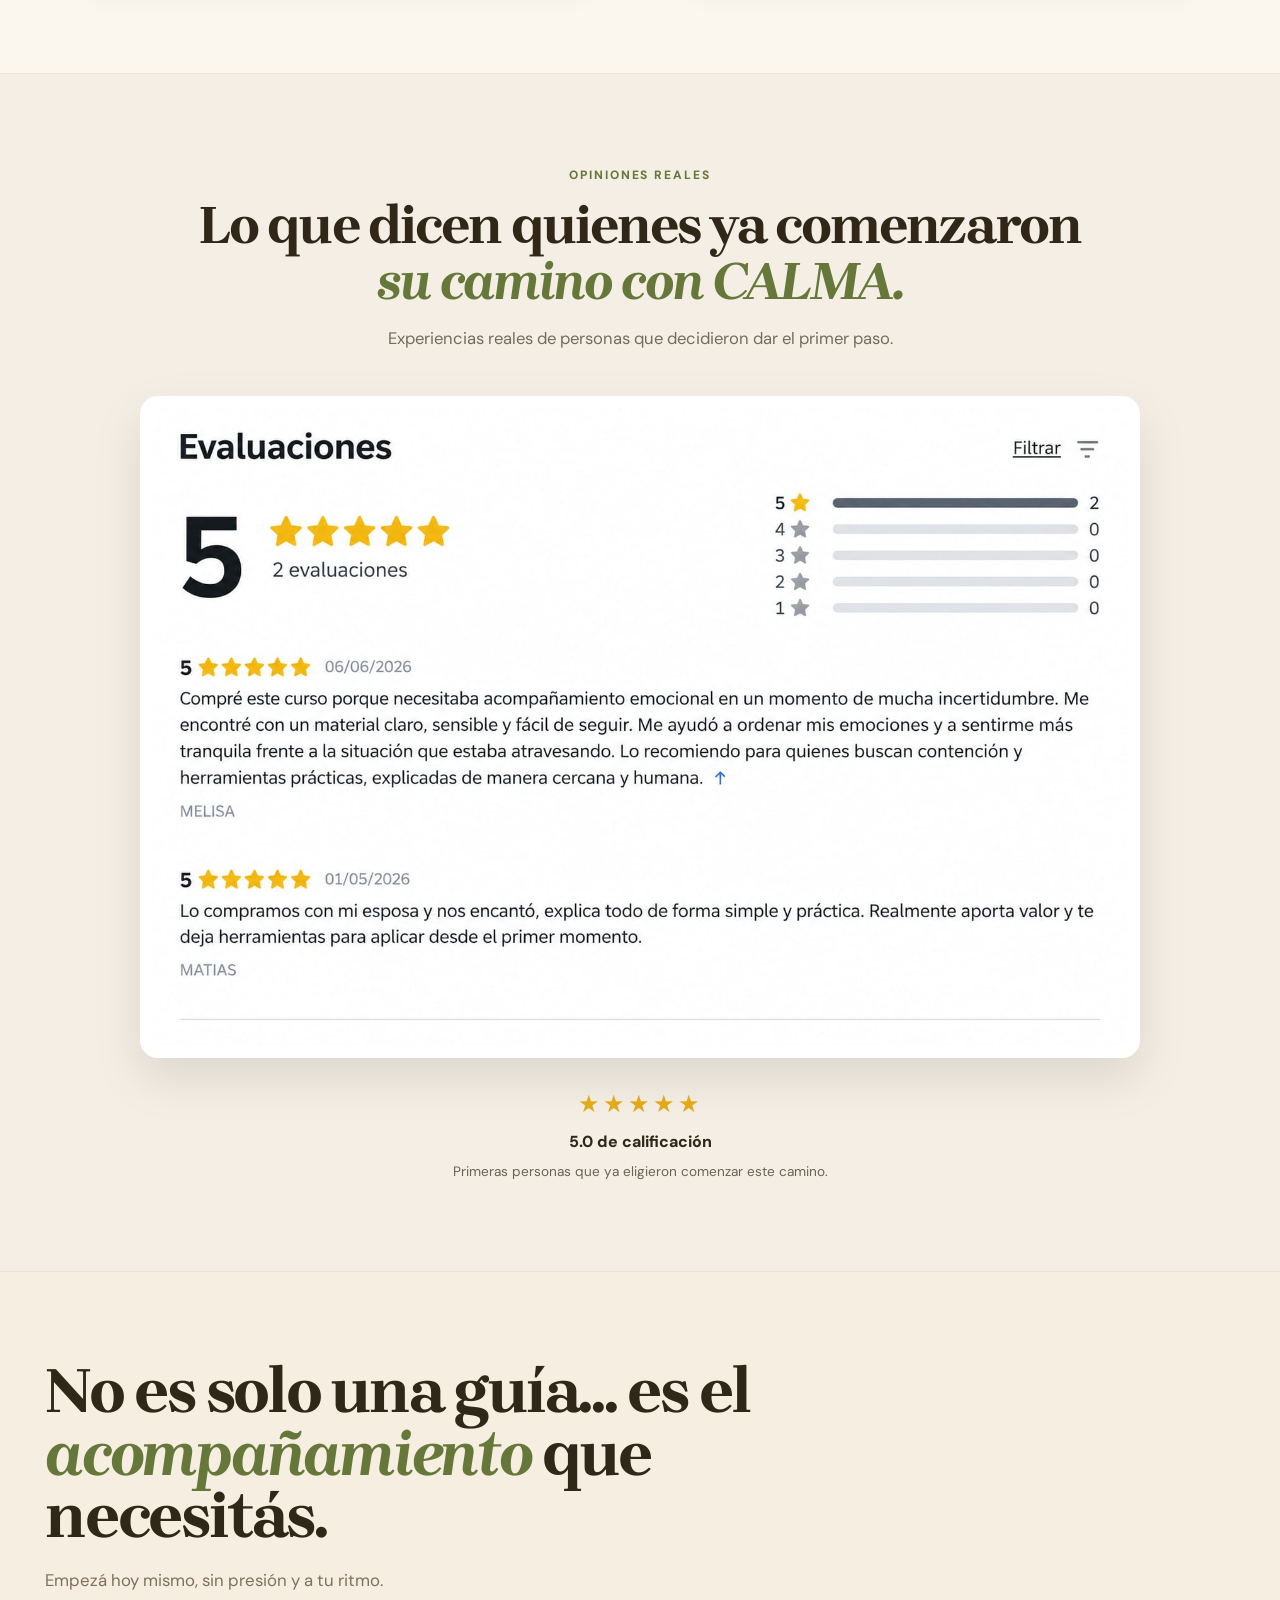
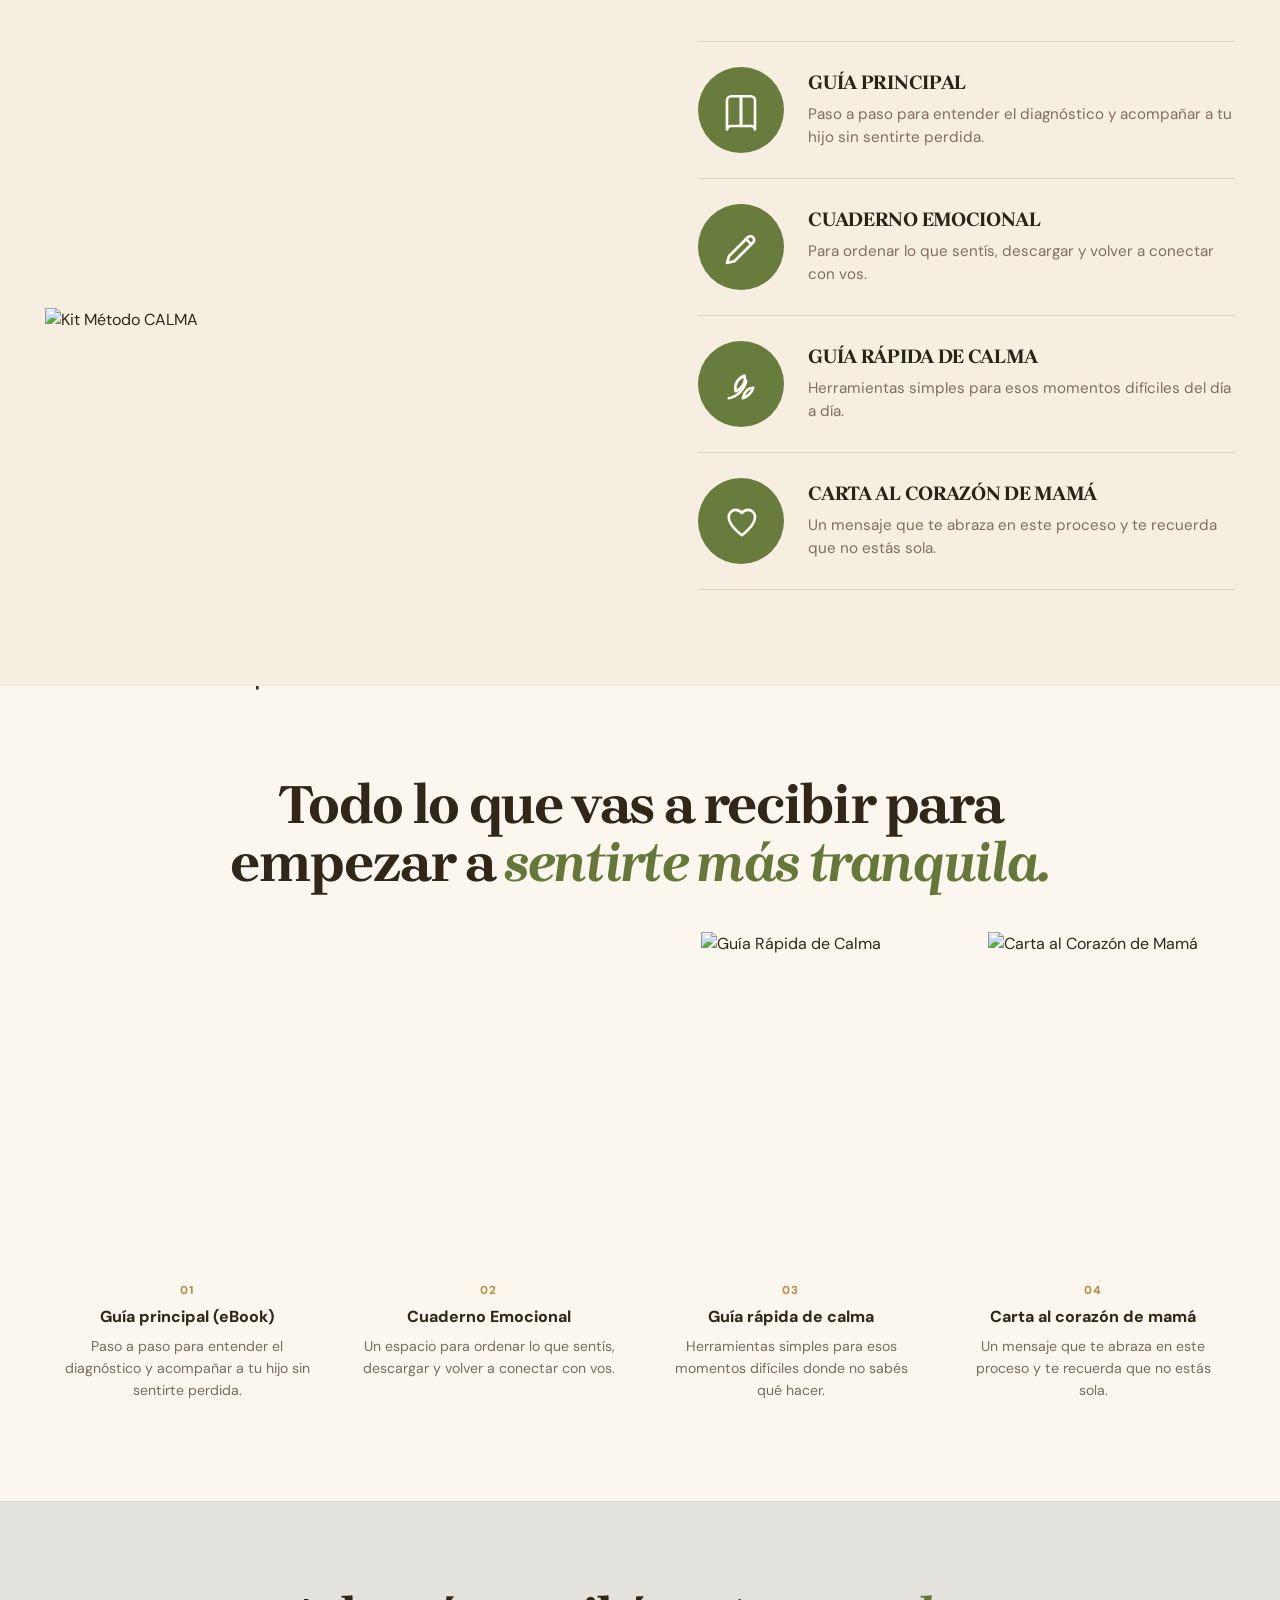
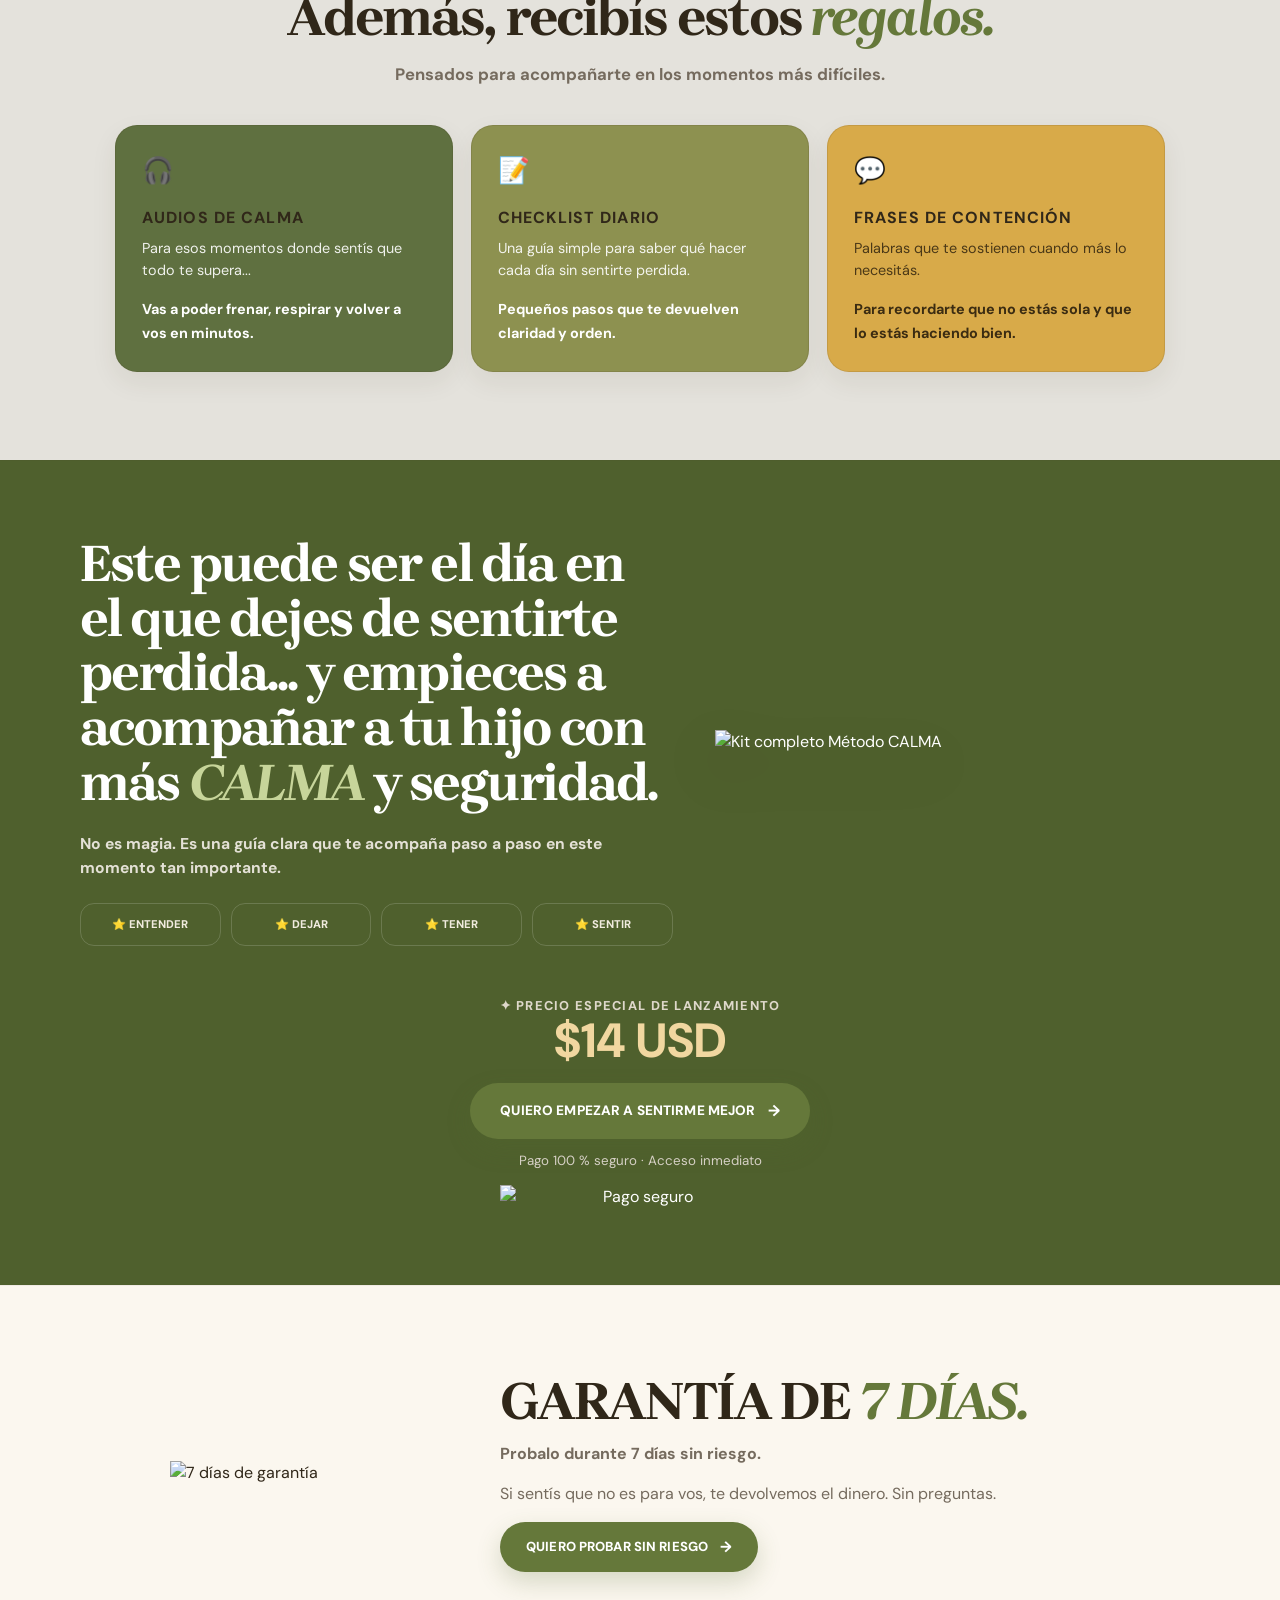
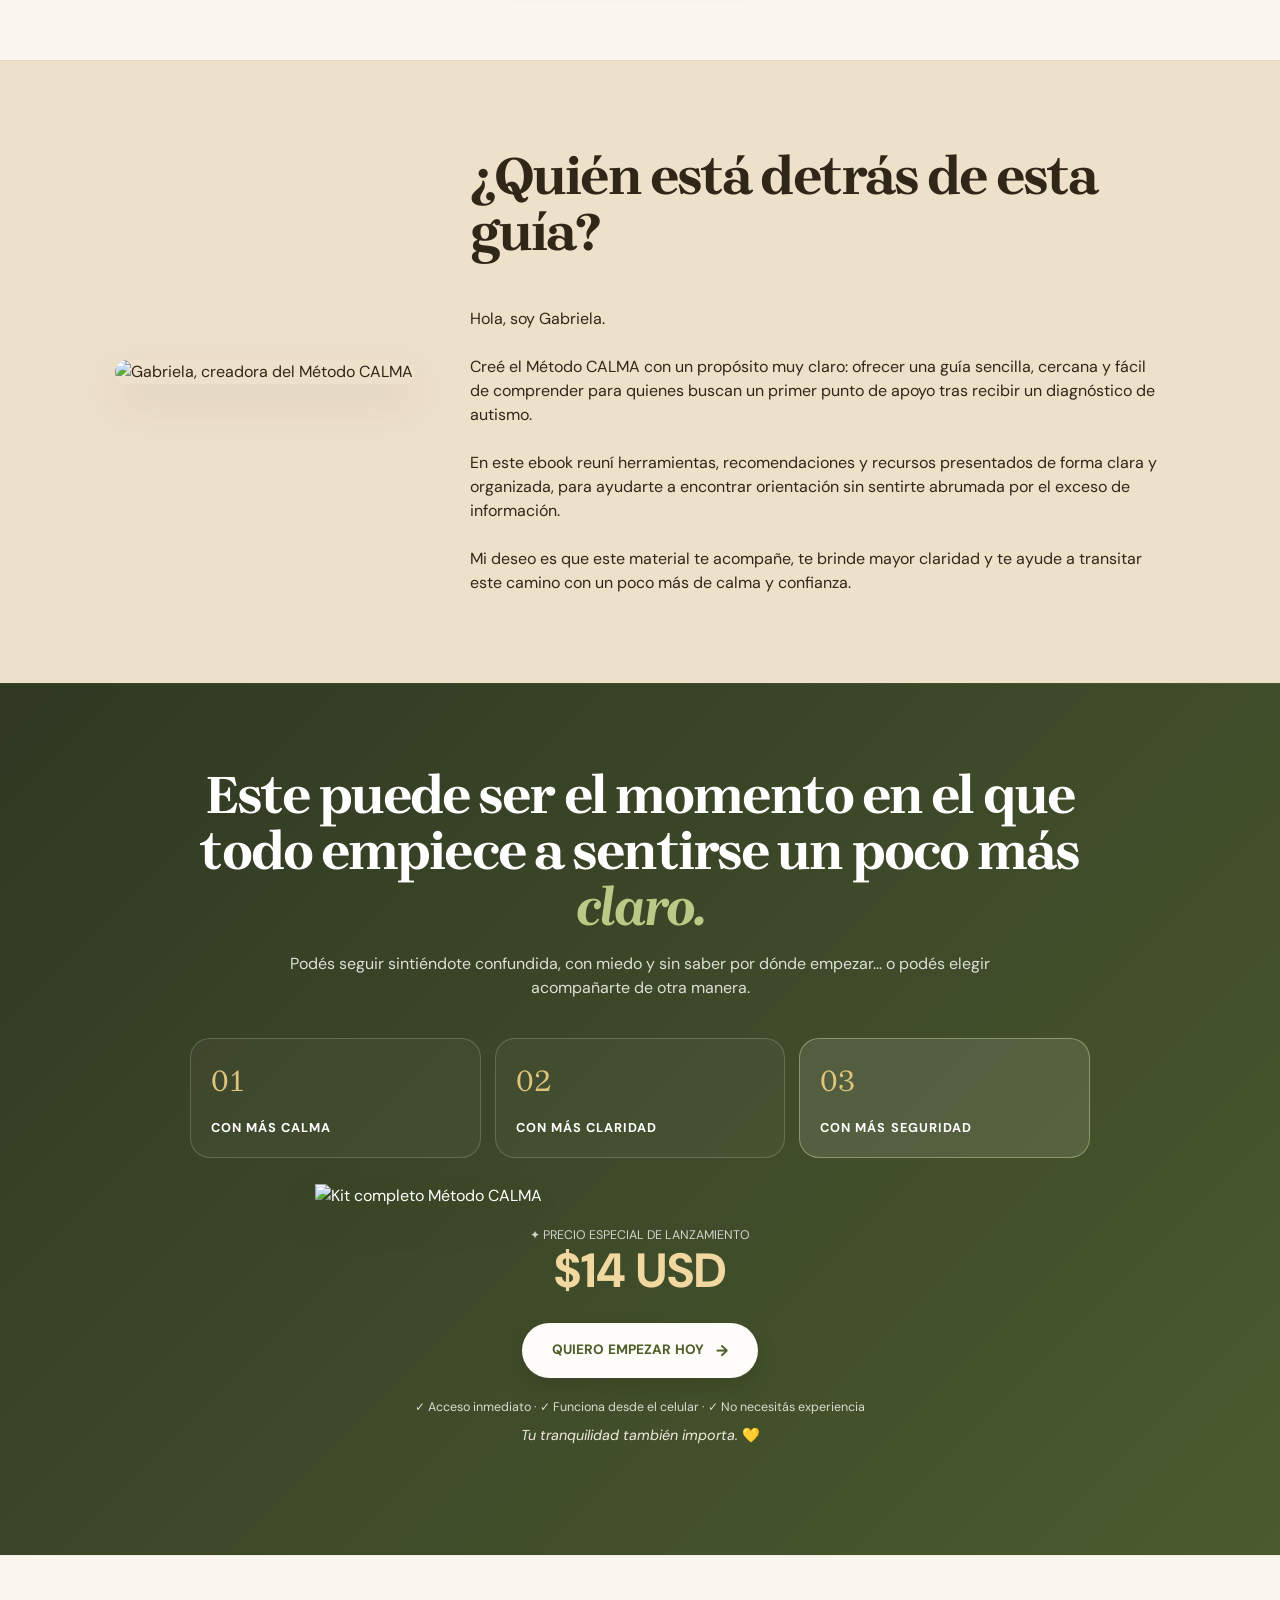
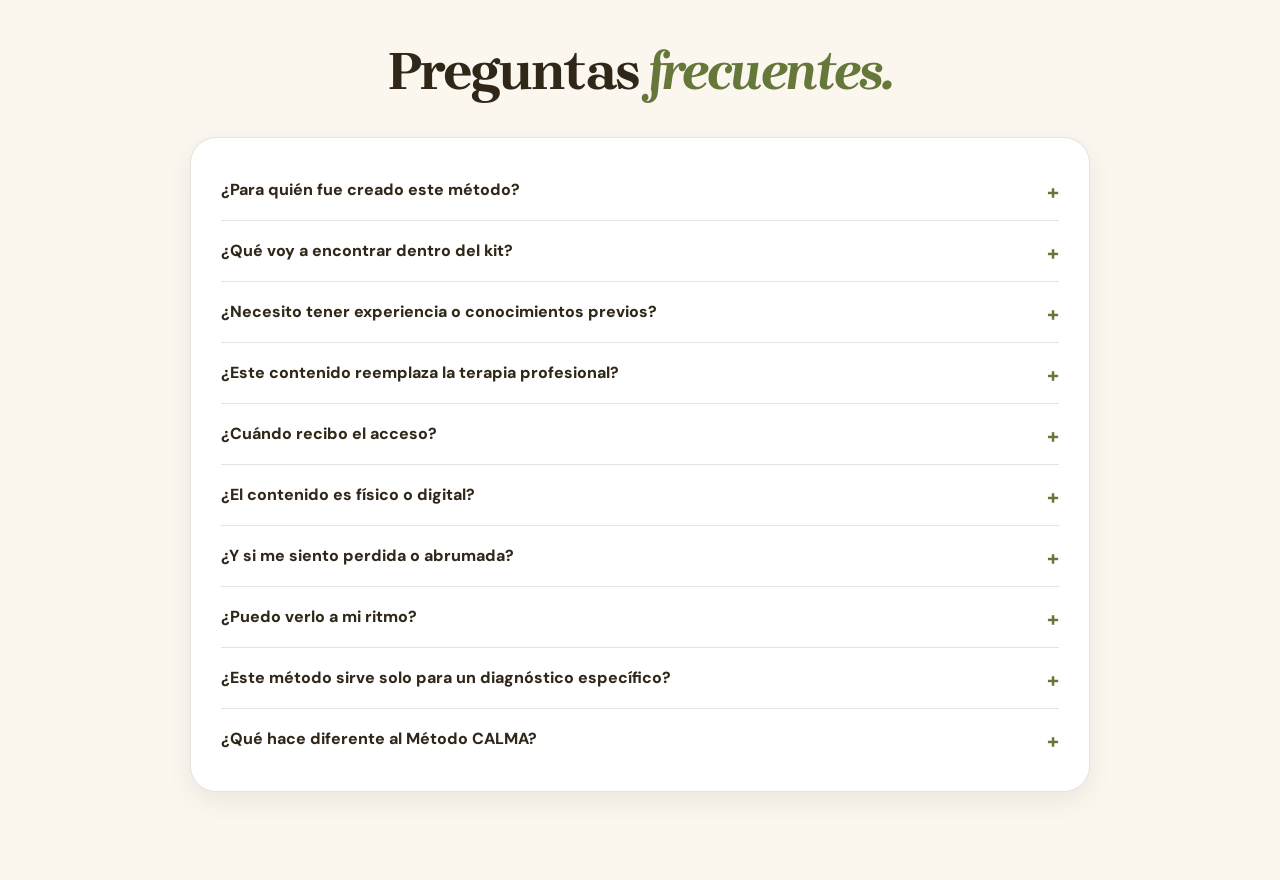
==== commit 81a4a3eb: "Update index.html" ====
--- a/index.html
+++ b/index.html
@@ -46,7 +46,7 @@
     <div class="header-actions">
       <a class="header-market" href="#panel-01-portada">Método CALMA</a>
 
-      <a class="btn btn-small" href="https://metodo-calma-argentina.impultienda.ar/checkout/metodo-calma-embudo-principal" target="_blank" rel="noopener">
+      <a class="btn btn-small" href="https://pay.hotmart.com/S105475830S?checkoutMode=10&bid=1779497014909" target="_blank" rel="noopener">
   QUIERO EMPEZAR
 </a>
     </div>
@@ -106,7 +106,7 @@
           </div>
         </div>
 
-        <a class="btn btn-xl hero-main-cta" href="https://metodo-calma-argentina.impultienda.ar/checkout/metodo-calma-embudo-principal" target="_blank" rel="noopener">
+        <a class="btn btn-xl hero-main-cta" href="https://pay.hotmart.com/S105475830S?checkoutMode=10&amp;bid=1779497014909" target="_blank" rel="noopener">
           QUIERO EMPEZAR HOY <span>→</span>
         </a>
       </div>
@@ -159,7 +159,7 @@
         <ul><li>Tener claridad sobre qué hacer</li><li>Sentirte más tranquila</li><li>Entender lo que está pasando</li><li>Acompañar a tu hijo con seguridad</li><li>Dejar de sentirte perdida</li></ul>
       </article>
     </div>
-    <a class="btn btn-dark" href="https://metodo-calma-argentina.impultienda.ar/checkout/metodo-calma-embudo-principal" target="_blank" rel="noopener">QUIERO DEJAR DE SENTIRME ASÍ <span>→</span></a>
+    <a class="btn btn-dark" href="https://pay.hotmart.com/S105475830S?checkoutMode=10&bid=1779497014909" target="_blank" rel="noopener">QUIERO DEJAR DE SENTIRME ASÍ <span>→</span></a>
   </div>
 </section>
 
@@ -195,7 +195,7 @@
         <article class="calma-card"><span>M</span><div><strong>Mantener la calma</strong><p>Sentirte más segura para acompañar a tu hijo.</p></div></article>
       </div>
     </div>
-    <div class="center-action"><a class="btn" href="https://metodo-calma-argentina.impultienda.ar/checkout/metodo-calma-embudo-principal" target="_blank" rel="noopener">QUIERO EMPEZAR CON CALMA <span>→</span></a></div>
+    <div class="center-action"><a class="btn" href="https://pay.hotmart.com/S105475830S?checkoutMode=10&bid=1779497014909" target="_blank" rel="noopener">QUIERO EMPEZAR CON CALMA <span>→</span></a></div>
   </div>
 </section>
 
@@ -227,7 +227,7 @@
       <article><span>02</span><h3>Ordenar lo que hoy sentís</h3><p>Te acompaño a procesar tus emociones para que dejen de desbordarte.</p></article>
       <article><span>03</span><h3>Saber cómo acompañar a tu hijo</h3><p>Vas a tener claridad sobre qué hacer y cómo ayudarlo con más seguridad.</p></article>
     </div>
-    <div class="center-action"><a class="btn btn-light" href="https://metodo-calma-argentina.impultienda.ar/checkout/metodo-calma-embudo-principal" target="_blank" rel="noopener">QUIERO SENTIRME MÁS SEGURA <span>→</span></a></div>
+    <div class="center-action"><a class="btn btn-light" href="https://pay.hotmart.com/S105475830S?checkoutMode=10&bid=1779497014909" target="_blank" rel="noopener">QUIERO SENTIRME MÁS SEGURA <span>→</span></a></div>
   </div>
 </section>
 
@@ -454,8 +454,8 @@
       </div>
       <div class="offer-product"><img src="assets/images/libroskit-transparente.png" alt="Kit completo Método CALMA"></div>
       <div class="price-box">
-        <p class="launch-price-label"> ✦ PRECIO ESPECIAL DE LANZAMIENTO </p> <div class="today-price"> <strong>$19.900 ARS</strong> </div>
-        <a class="btn btn-xl" href="https://metodo-calma-argentina.impultienda.ar/checkout/metodo-calma-embudo-principal" target="_blank" rel="noopener">QUIERO EMPEZAR A SENTIRME MEJOR <span>→</span></a>
+        <p class="launch-price-label"> ✦ PRECIO ESPECIAL DE LANZAMIENTO </p> <div class="today-price"> <strong>$14 USD</strong> </div>
+        <a class="btn btn-xl" href="https://pay.hotmart.com/S105475830S?checkoutMode=10&bid=1779497014909" target="_blank" rel="noopener">QUIERO EMPEZAR A SENTIRME MEJOR <span>→</span></a>
         <small>Pago 100 % seguro · Acceso inmediato</small>
         <img class="payment" src="assets/images/88888(1).png" alt="Pago seguro">
       </div>
@@ -470,7 +470,7 @@
       <h2>GARANTÍA DE <em>7 DÍAS.</em></h2>
       <p><strong>Probalo durante 7 días sin riesgo.</strong></p>
       <p>Si sentís que no es para vos, te devolvemos el dinero. Sin preguntas.</p>
-      <a class="btn" href="https://metodo-calma-argentina.impultienda.ar/checkout/metodo-calma-embudo-principal" target="_blank" rel="noopener">QUIERO PROBAR SIN RIESGO <span>→</span></a>
+      <a class="btn" href="https://pay.hotmart.com/S105475830S?checkoutMode=10&bid=1779497014909" target="_blank" rel="noopener">QUIERO PROBAR SIN RIESGO <span>→</span></a>
     </div>
   </div>
 </section>
@@ -507,11 +507,11 @@
       </p>
 
       <div class="today-price">
-       <strong>$19.900 ARS</strong>
+       <strong>$14 USD</strong>
       </div>
   
     </div>
-    <a class="btn btn-xl btn-light" href="https://metodo-calma-argentina.impultienda.ar/checkout/metodo-calma-embudo-principal" target="_blank" rel="noopener">QUIERO EMPEZAR HOY <span>→</span></a>
+    <a class="btn btn-xl btn-light" href="https://pay.hotmart.com/S105475830S?checkoutMode=10&bid=1779497014909" target="_blank" rel="noopener">QUIERO EMPEZAR HOY <span>→</span></a>
     <p class="final-trust-line">✓ Acceso inmediato · ✓ Funciona desde el celular · ✓ No necesitás experiencia</p>
     <p class="final-peace"><em>Tu tranquilidad también importa.</em> 💛</p>
   </div>
@@ -541,4 +541,4 @@
 
 <script src="js/main.js"></script>
 </body>
-</html>+</html>
